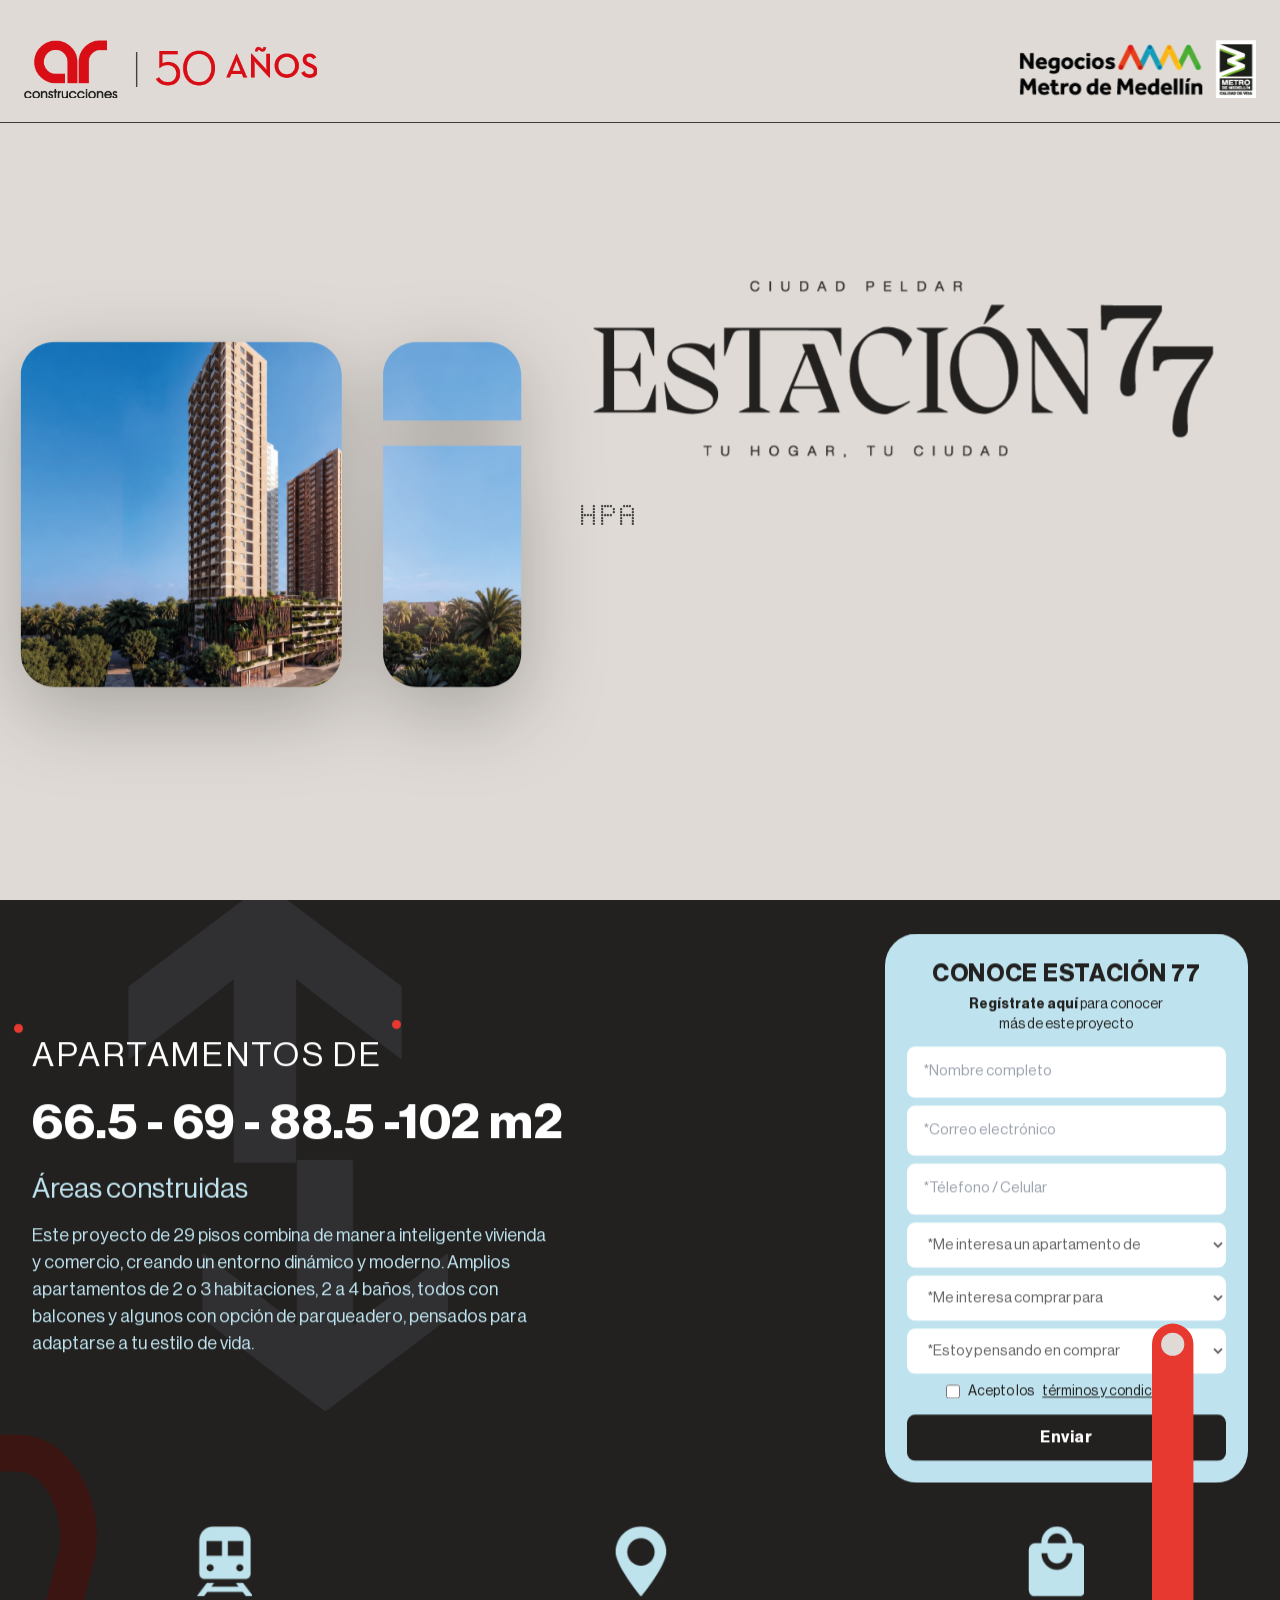
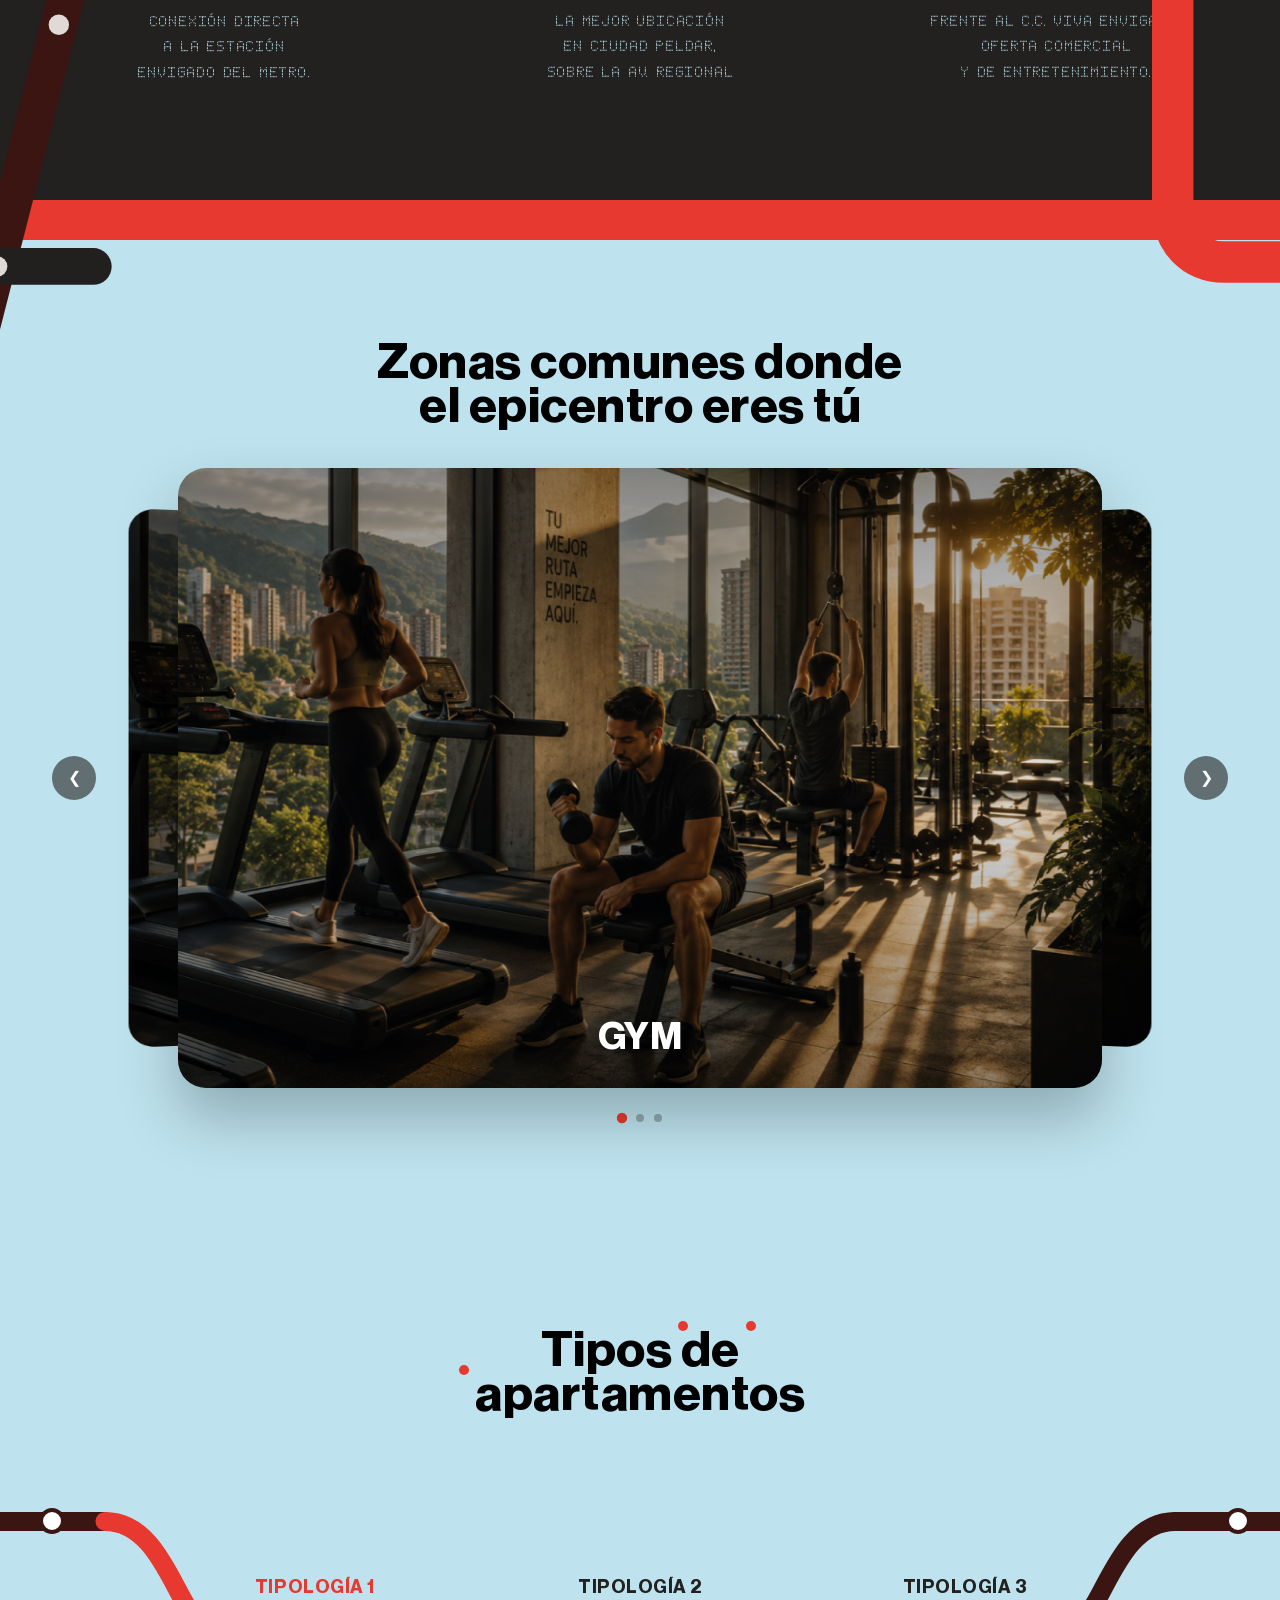
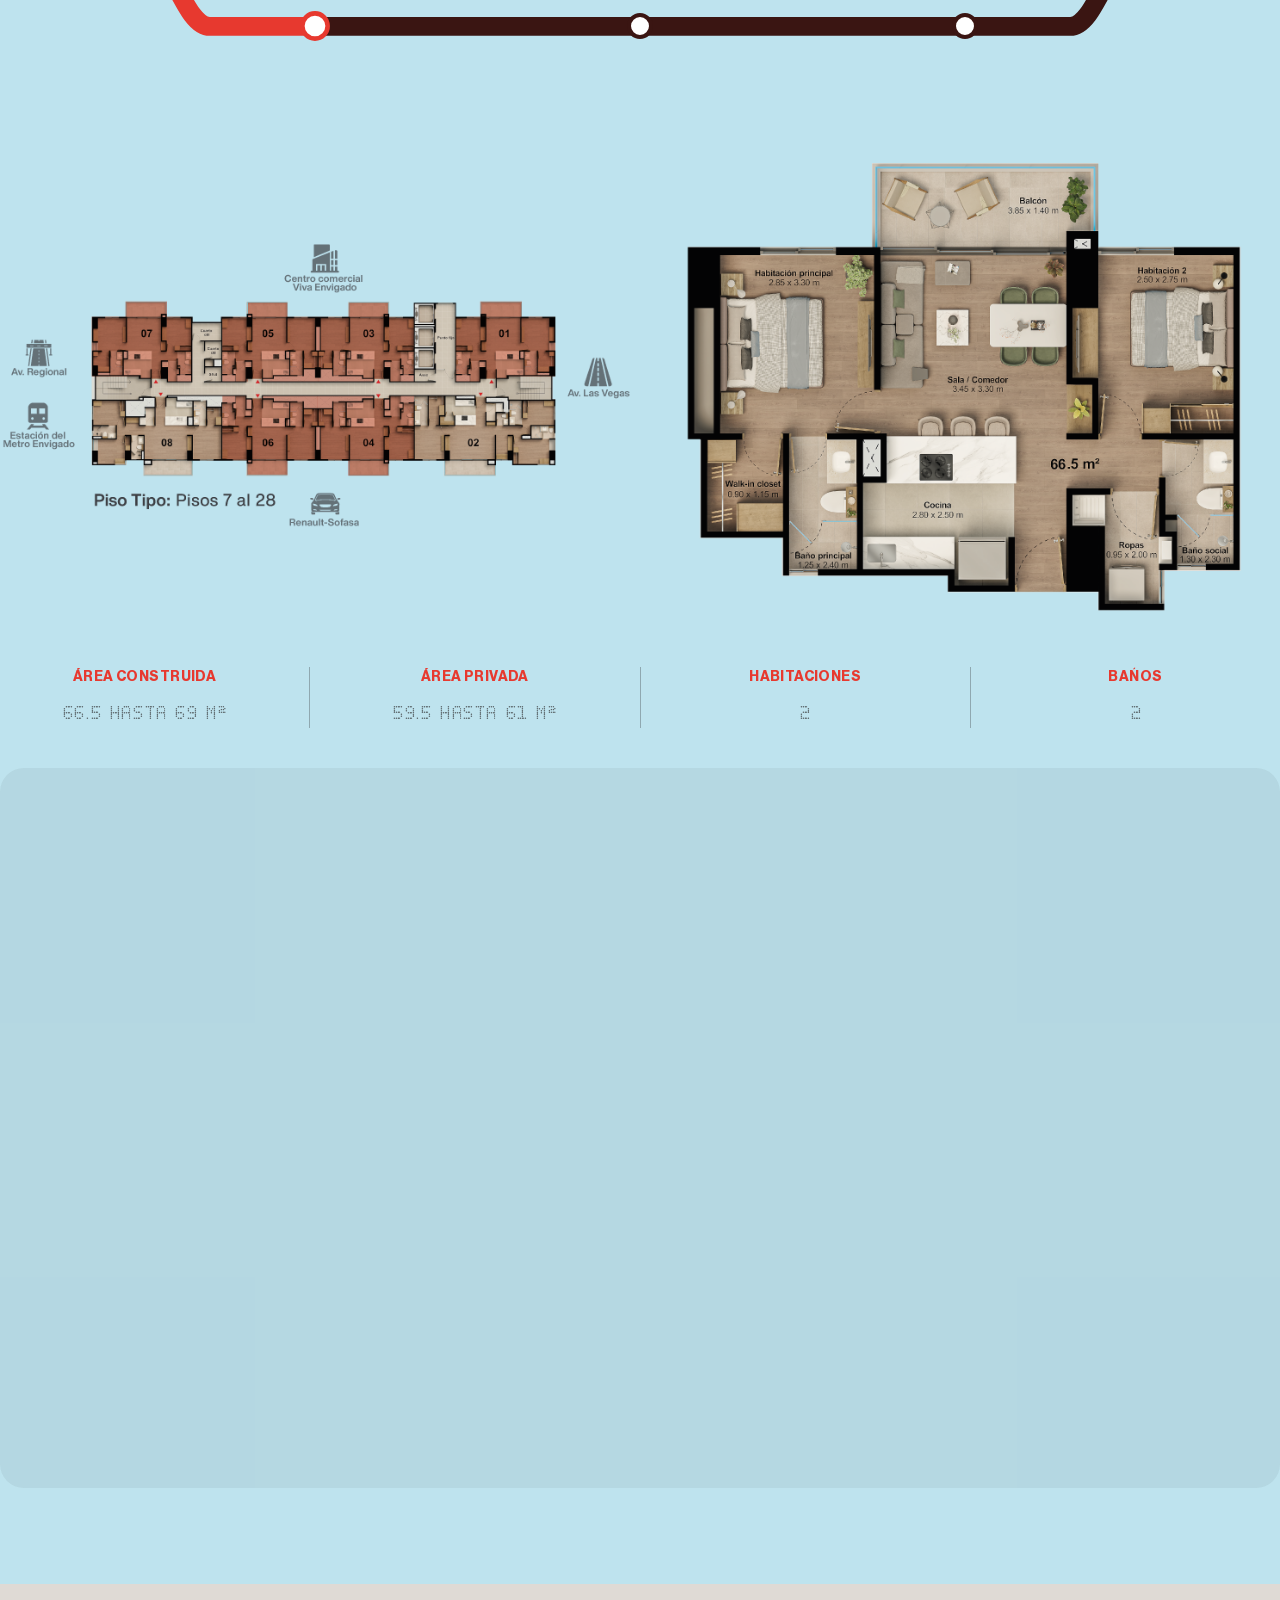
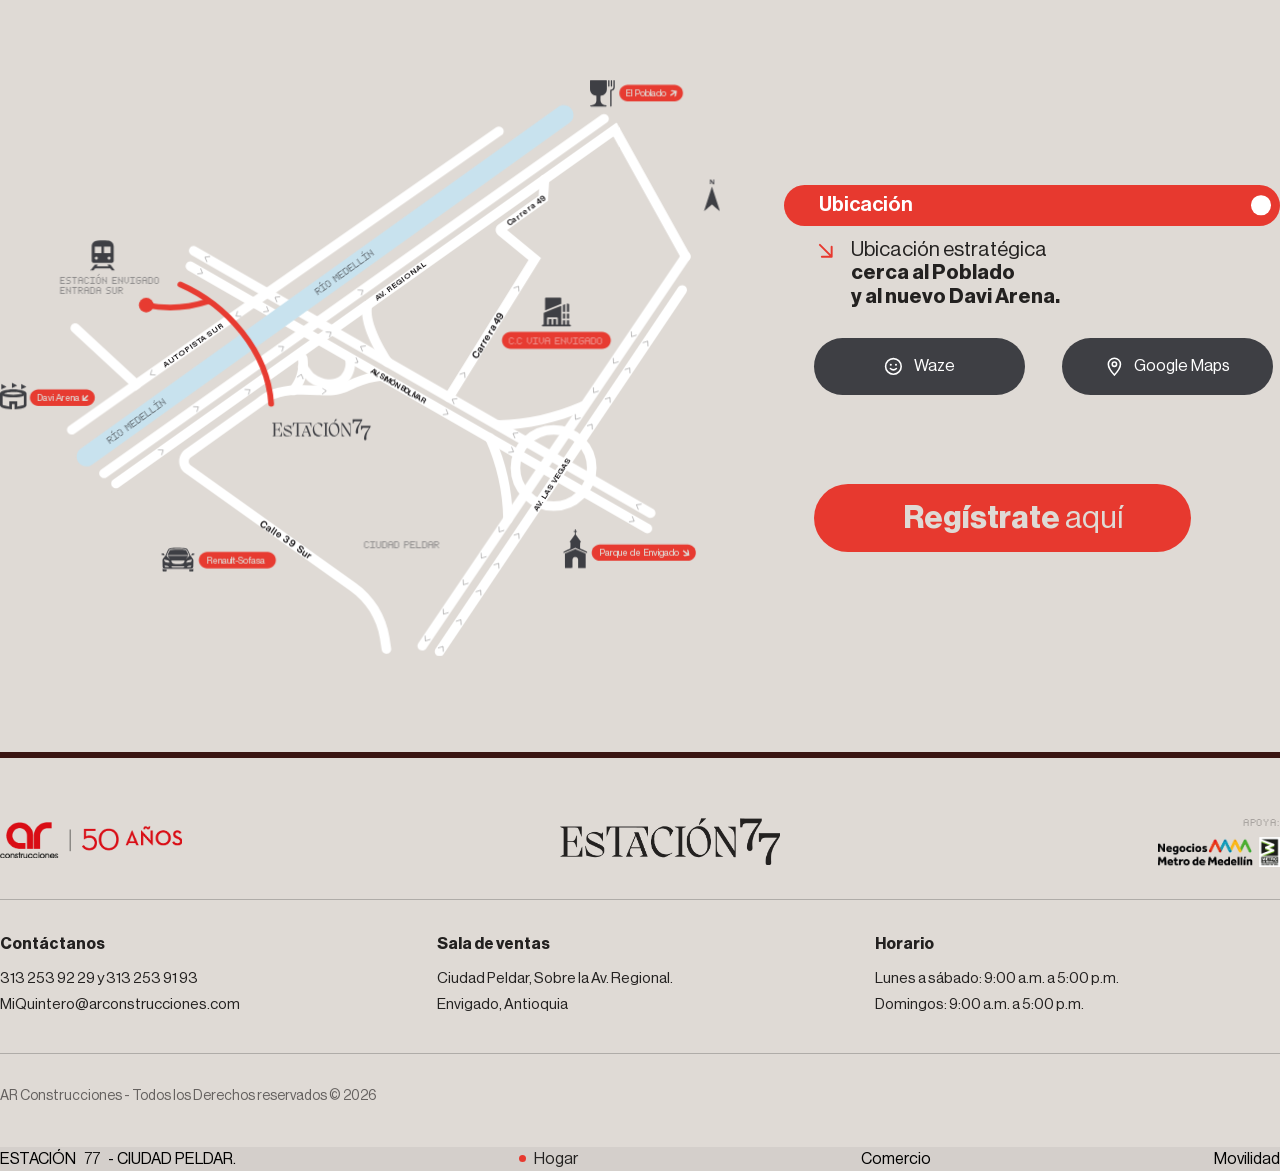
==== index.html @ 089dc5d8 "ajuste items postFooter" ====
<!doctype html>
<html lang="es">
  <head>
    <meta charset="UTF-8" />
    <meta
      name="viewport"
      content="width=device-width, initial-scale=1.0"
    />
    <link
      href="./css/tailwind.min.css"
      rel="stylesheet"
    />
    <link
      href="./css/main.css?v=20260922"
      rel="stylesheet"
    />
    <title>Estación 77</title>
  </head>
  <body>
    <header class="site-header">
      <div
        class="container site-header__inner mx-auto flex flex-wrap items-center justify-between"
      >
        <img
          class="site-header__logo site-header__logo--ar"
          src="./img/logo-ar-construcciones-50.png"
          alt="AR Construcciones - 50 años"
        />
        <img
          class="site-header__logo site-header__logo--metro"
          src="./img/logo-metro-medellin.png"
          alt="Negocios Metro de Medellín"
        />
      </div>
    </header>
    <main>
      <section class="hero-banner">
        <div
          class="container hero-banner__container mx-auto mt-12 px-6 md:px-8"
        >
          <div
            class="grid grid-cols-1 md:grid-cols-12 items-center gap-x-12 gap-y-10"
          >
            <div class="col-span-1 md:col-span-5">
              <div
                class="hero-window"
                data-hero-window
              >
                <svg
                  class="hero-window__svg"
                  viewBox="0 0 766.84 506.85"
                  preserveAspectRatio="xMidYMid meet"
                  xmlns="http://www.w3.org/2000/svg"
                >
                  <defs>
                    <clipPath id="heroWindowClip">
                      <path
                        d="M484.63,452.01c0,26.61-21.57,48.18-48.18,48.18H73.56c-26.61,0-48.18-21.57-48.18-48.18V54.84
		c0-26.61,21.57-48.18,48.18-48.18h362.88c26.61,0,48.18,21.57,48.18,48.18V452.01z"
                      />
                      <path
                        d="M741.46,452.01c0,26.61-21.57,48.18-48.18,48.18H591.83c-26.61,0-48.18-21.57-48.18-48.18V155.24h197.82
		V452.01z"
                      />
                      <path
                        d="M741.46,119.14H543.65V54.84c0-26.61,21.57-48.18,48.18-48.18h101.45c26.61,0,48.18,21.57,48.18,48.18V119.14z"
                      />
                    </clipPath>
                  </defs>
                  <g clip-path="url(#heroWindowClip)">
                    <image
                      class="hero-window__img"
                      data-hero-window-img
                      href="./img/hero-bg-window.jpg"
                      x="-40"
                      y="-30"
                      width="846.84"
                      height="566.85"
                      preserveAspectRatio="xMidYMid slice"
                    />
                  </g>
                </svg>
              </div>
            </div>
            <div class="col-span-1 md:col-span-7 flex flex-col items-center">
              <img
                class="hero-banner__logo-estacion"
                src="./img/logo-estacion-77.png"
                alt="Logo Estación 77 - AR Construcciones"
              />
              <h2
                class="hero-banner__h2 text-center my-12"
                data-split-flap
              >
                <span
                  class="flap-line"
                  data-flap-line
                >
                  Apartamentos en la mejor ubicación
                </span>
                <br />
                <span
                  class="flap-line"
                  data-flap-line
                >
                  de ciudad peldar con conexón directa
                </span>
                <br />
                <span
                  class="flap-line"
                  data-flap-line
                >
                  a la estación Envigado del metro.
                </span>
              </h2>
              <a
                class="hero-banner__link"
                href="#"
                data-hero-cta
              >
                CONTACTA A UN ASESOR
              </a>
            </div>
          </div>
        </div>
      </section>
      <section class="intro">
        <div class="container mx-auto relative px-6 md:px-8">
          <div class="intro__bg-indicator">
            <img
              src="./img/direction.png"
              alt=""
            />
          </div>
          <div
            class="grid grid-cols-1 md:grid-cols-12 items-center gap-x-16 gap-y-4 intro__row"
          >
            <div class="col-span-1 md:col-span-8">
              <h3
                class="intro__title"
                data-reveal
              >
                <span class="intro__title-row">
                  <span class="intro__dot intro__dot--1"></span>
                  Apartamentos de
                  <span class="intro__dot intro__dot--2"></span>
                </span>
                <br />
                <span class="intro__title-highlight">
                  66.5 - 69 - 88.5 -102 m2
                </span>
              </h3>
              <p
                class="intro__subtitle"
                data-reveal
              >
                Áreas construidas
              </p>
              <p
                class="intro__description"
                data-reveal
              >
                Este proyecto de 29 pisos combina de manera inteligente vivienda
                y comercio, creando un entorno dinámico y moderno. Amplios
                apartamentos de 2 o 3 habitaciones, 2 a 4 baños, todos con
                balcones y algunos con opción de parqueadero, pensados para
                adaptarse a tu estilo de vida.
              </p>
            </div>
            <div class="col-span-1 md:col-span-4">
              <div
                class="intro__content-form"
                id="registro"
                data-reveal
              >
                <form>
                  <h3 class="intro__form-title">CONOCE ESTACIÓN 77</h3>
                  <fieldset class="intro__fieldset">
                    <legend class="intro__form-legend">
                      <strong>Regístrate aquí</strong>
                      para conocer
                      <br />
                      más de este proyecto
                    </legend>

                    <input
                      class="intro__field"
                      type="text"
                      id="nombre"
                      name="nombre"
                      placeholder="*Nombre completo"
                    />

                    <input
                      class="intro__field"
                      type="email"
                      id="email"
                      name="email"
                      placeholder="*Correo electrónico"
                    />

                    <input
                      class="intro__field"
                      type="text"
                      id="telefono"
                      name="telefono"
                      placeholder="*Télefono / Celular"
                    />

                    <select class="intro__field">
                      <option value="">*Me interesa un apartamento de</option>
                    </select>
                    <select class="intro__field">
                      <option value="">*Me interesa comprar para</option>
                    </select>
                    <select class="intro__field">
                      <option value="">*Estoy pensando en comprar</option>
                    </select>

                    <label class="intro__checkbox">
                      <input
                        type="checkbox"
                        id="subscribe"
                        name="tyc"
                      />
                      Acepto los
                      <a
                        class="intro__terms-link"
                        href="#"
                      >
                        términos y condiciones
                      </a>
                    </label>

                    <button
                      class="intro__submit"
                      type="submit"
                    >
                      Enviar
                    </button>
                  </fieldset>
                </form>
              </div>
            </div>
          </div>
          <div
            class="grid grid-cols-1 md:grid-cols-12 gap-x-8 gap-y-6 intro__row intro__features"
          >
            <div
              class="col-span-1 md:col-span-4 intro__feature"
              data-reveal
            >
              <img
                src="./img/icono-conexion-directa.png"
                alt="conexión directa estación 77"
              />
              <p class="intro__feature-text">
                Conexión directa
                <br />
                a la estación
                <br />
                Envigado del metro.
              </p>
            </div>

            <div
              class="col-span-1 md:col-span-4 intro__feature"
              data-reveal
            >
              <img
                src="./img/icono-ubicacion.png"
                alt="conexión directa estación 77"
              />
              <p class="intro__feature-text">
                La mejor ubicación
                <br />
                en Ciudad Peldar,
                <br />
                sobre la Av. Regional
              </p>
            </div>

            <div
              class="col-span-1 md:col-span-4 intro__feature"
              data-reveal
            >
              <img
                src="./img/icono-comercio.png"
                alt="conexión directa estación 77"
              />
              <p class="intro__feature-text">
                Frente al C.C. Viva Envigado,
                <br />
                oferta comercial
                <br />
                y de entretenimiento.
              </p>
            </div>
          </div>
        </div>
      </section>
      <section class="typology">
        <div
          class="typology__line-seven"
          data-typology-parallax="0.15"
        >
          <svg
            class="typology__line-svg"
            data-rail-svg
            viewBox="0 0 376 1037"
            fill="none"
            xmlns="http://www.w3.org/2000/svg"
            aria-hidden="true"
          >
            <path
              class="rail-base"
              d="M40,28 L215,28 C280,28 315,122 300,180 L88,1010"
              stroke="#3a1512"
              stroke-width="54"
              stroke-linecap="round"
              stroke-linejoin="round"
            />
            <path
              data-rail-train
              class="rail-train"
              d="M40,28 L215,28 C280,28 315,122 300,180 L88,1010"
              stroke-width="54"
              stroke-linecap="round"
              stroke-linejoin="round"
            />
            <rect
              x="22"
              y="608"
              width="330"
              height="54"
              rx="27"
              fill="#221f1f"
            />
            <circle
              cx="274.4"
              cy="280"
              r="15"
              fill="#dfdad5"
            />
            <circle
              cx="183.8"
              cy="635"
              r="15"
              fill="#dfdad5"
            />
          </svg>
        </div>
        <div
          class="typology__line-end"
          data-typology-parallax="0.22"
        >
          <svg
            class="typology__line-svg"
            data-rail-svg
            viewBox="0 0 309 697"
            fill="none"
            xmlns="http://www.w3.org/2000/svg"
            aria-hidden="true"
          >
            <path
              class="rail-base"
              d="M25,30 L25,590 C25,628 50,655 88,655 L280,655"
              stroke="#e7392f"
              stroke-width="50"
              stroke-linecap="round"
              stroke-linejoin="round"
            />
            <path
              data-rail-train
              class="rail-train"
              d="M25,30 L25,590 C25,628 50,655 88,655 L280,655"
              stroke-width="50"
              stroke-linecap="round"
              stroke-linejoin="round"
            />
            <circle
              cx="25"
              cy="30"
              r="14"
              fill="#dfdad5"
            />
          </svg>
        </div>
        <div class="container mx-auto py-24 px-6 md:px-8">
          <h3 class="typology__title-section">
            Zonas comunes donde
            <br />
            el epicentro eres tú
          </h3>
          <div
            class="typology__slider"
            data-slider
          >
            <div
              class="typology__track"
              data-track
            >
              <div class="typology__slide is-active">
                <img
                  src="./img/slide-amenidades/gym.jpg"
                  alt="Gimnasio Estación 77"
                />
                <div class="typology__caption">
                  <h4 class="typology__caption-title">Gym</h4>
                </div>
              </div>
              <div class="typology__slide">
                <img
                  src="./img/slide-amenidades/gym.jpg"
                  alt="Parqueadero Estación 77"
                />
                <div class="typology__caption">
                  <h4 class="typology__caption-title">Parqueadero</h4>
                </div>
              </div>
              <div class="typology__slide">
                <img
                  src="./img/slide-amenidades/gym.jpg"
                  alt="Zona BBQ Estación 77"
                />
                <div class="typology__caption">
                  <h4 class="typology__caption-title">Zona BBQ</h4>
                </div>
              </div>
            </div>

            <button
              class="typology__arrow typology__arrow--prev"
              data-prev
              type="button"
              aria-label="Anterior"
            >
              &#10094;
            </button>
            <button
              class="typology__arrow typology__arrow--next"
              data-next
              type="button"
              aria-label="Siguiente"
            >
              &#10095;
            </button>

            <div
              class="typology__dots"
              data-dots
            >
              <button
                class="typology__dot is-active"
                data-dot="0"
                type="button"
                aria-label="Ir a la diapositiva 1"
              ></button>
              <button
                class="typology__dot"
                data-dot="1"
                type="button"
                aria-label="Ir a la diapositiva 2"
              ></button>
              <button
                class="typology__dot"
                data-dot="2"
                type="button"
                aria-label="Ir a la diapositiva 3"
              ></button>
            </div>
          </div>
        </div>
      </section>

      <section class="typology-types">
        <div class="container mx-auto py-24">
          <h3 class="typology__title-section">
            <span class="typology-tabs__dot-anchor">Tipos</span>
            <span class="typology-tabs__dot-anchor">de</span>
            <br />
            <span
              class="typology-tabs__dot-anchor typology-tabs__dot-anchor--start"
            >
              apartamentos
            </span>
          </h3>

          <div
            class="typology-tabs"
            data-tabs
          >
            <div class="typology-tabs__nav">
              <svg
                class="typology-tabs__line"
                viewBox="0 0 1220 260"
                preserveAspectRatio="none"
                aria-hidden="true"
              >
                <path
                  class="typology-tabs__segment typology-tabs__segment--fixed"
                  d="M-2000,70 L100,70"
                />
                <path
                  class="typology-tabs__segment"
                  data-segment="0"
                  d="M100,70 C160,70 170,170 200,170 L300,170"
                />
                <path
                  class="typology-tabs__segment"
                  data-segment="1"
                  d="M300,170 L610,170"
                />
                <path
                  class="typology-tabs__segment"
                  data-segment="2"
                  d="M610,170 L920,170"
                />
                <path
                  class="typology-tabs__segment"
                  data-segment="3"
                  d="M920,170 L1020,170 C1050,170 1060,70 1120,70"
                />
                <path
                  class="typology-tabs__segment typology-tabs__segment--fixed"
                  d="M1120,70 L3200,70"
                />
              </svg>

              <span
                class="typology-tabs__station typology-tabs__station--fixed"
                style="left: 4.1%; top: 26.9%"
              >
                <span class="typology-tabs__dot"></span>
              </span>

              <button
                class="typology-tabs__station is-active"
                data-tab="0"
                type="button"
                style="left: 24.6%; top: 65.4%"
              >
                <span class="typology-tabs__label">Tipología 1</span>
                <span class="typology-tabs__dot"></span>
              </button>
              <button
                class="typology-tabs__station"
                data-tab="1"
                type="button"
                style="left: 50%; top: 65.4%"
              >
                <span class="typology-tabs__label">Tipología 2</span>
                <span class="typology-tabs__dot"></span>
              </button>
              <button
                class="typology-tabs__station"
                data-tab="2"
                type="button"
                style="left: 75.4%; top: 65.4%"
              >
                <span class="typology-tabs__label">Tipología 3</span>
                <span class="typology-tabs__dot"></span>
              </button>

              <span
                class="typology-tabs__station typology-tabs__station--fixed"
                style="left: 96.7%; top: 26.9%"
              >
                <span class="typology-tabs__dot"></span>
              </span>
            </div>

            <div class="typology-tabs__panels">
              <div
                class="typology-tabs__panel is-active"
                data-panel="0"
              >
                <div class="typology-detail">
                  <div class="grid grid-cols-2 items-center gap-4">
                    <img
                      src="/img/tipologias/uno/tipologia-1.1.png"
                      alt="Tipologia uno"
                      class="typology-detail__floorplan"
                    />

                    <img
                      src="/img/tipologias/uno/tipologia-1.2.png"
                      alt="Tipologia uno"
                      class="typology-detail__floorplan"
                    />
                  </div>

                  <div class="typology-specs">
                    <div class="typology-specs__item">
                      <p class="typology-specs__label">Área construida</p>
                      <p class="typology-specs__value">66.5 hasta 69 m²</p>
                    </div>
                    <div class="typology-specs__item">
                      <p class="typology-specs__label">Área privada</p>
                      <p class="typology-specs__value">59.5 hasta 61 m²</p>
                    </div>
                    <div class="typology-specs__item">
                      <p class="typology-specs__label">Habitaciones</p>
                      <p class="typology-specs__value">2</p>
                    </div>
                    <div class="typology-specs__item">
                      <p class="typology-specs__label">Baños</p>
                      <p class="typology-specs__value">2</p>
                    </div>
                  </div>

                  <div class="typology-360">
                    <iframe
                      class="typology-360__frame"
                      src="https://cgavila.com/recorrido360/AR/estacion77/aptot1/"
                      title="Vista 360° de la habitación principal, Tipología 1"
                      loading="lazy"
                      allow="fullscreen; gyroscope; accelerometer"
                      allowfullscreen
                    ></iframe>
                  </div>
                </div>
              </div>
              <!-- tab dos -->
              <div
                class="typology-tabs__panel"
                data-panel="1"
              >
                <div class="typology-tabs__panel-inner">
                  <div class="typology-detail">
                    <div class="grid grid-cols-2 items-center gap-4">
                      <img
                        src="/img/tipologias/dos/tipologia-2.png"
                        alt="Tipologia uno"
                        class="typology-detail__floorplan"
                      />

                      <img
                        src="/img/tipologias/dos/tipologia-2.1.png"
                        alt="Tipologia dos"
                        class="typology-detail__floorplan"
                      />
                    </div>

                    <div class="typology-specs">
                      <div class="typology-specs__item">
                        <p class="typology-specs__label">Área construida</p>
                        <p class="typology-specs__value">88.5 m²</p>
                      </div>
                      <div class="typology-specs__item">
                        <p class="typology-specs__label">Área privada</p>
                        <p class="typology-specs__value">78.5 m²</p>
                      </div>
                      <div class="typology-specs__item">
                        <p class="typology-specs__label">Habitaciones</p>
                        <p class="typology-specs__value">3</p>
                      </div>
                      <div class="typology-specs__item">
                        <p class="typology-specs__label">Baños</p>
                        <p class="typology-specs__value">3</p>
                      </div>
                    </div>

                    <div class="typology-360">
                      <iframe
                        class="typology-360__frame"
                        src="https://cgavila.com/recorrido360/AR/estacion77/aptot1/"
                        title="Vista 360° de la habitación principal, Tipología 1"
                        loading="lazy"
                        allow="fullscreen; gyroscope; accelerometer"
                        allowfullscreen
                      ></iframe>
                    </div>
                  </div>
                </div>
              </div>
              <!-- tab 3 -->
              <div
                class="typology-tabs__panel"
                data-panel="2"
              >
                <div class="typology-tabs__panel-inner">
                  <div class="typology-detail">
                    <div class="grid grid-cols-2 items-center gap-4">
                      <img
                        src="/img/tipologias/tres/tipologia-3.png"
                        alt="Tipologia uno"
                        class="typology-detail__floorplan"
                      />

                      <img
                        src="/img/tipologias/tres/tipologia-3.1.png"
                        alt="Tipologia uno"
                        class="typology-detail__floorplan"
                      />
                    </div>

                    <div class="typology-specs">
                      <div class="typology-specs__item">
                        <p class="typology-specs__label">Área construida</p>
                        <p class="typology-specs__value">102 m²</p>
                      </div>
                      <div class="typology-specs__item">
                        <p class="typology-specs__label">Área privada</p>
                        <p class="typology-specs__value">92 m²</p>
                      </div>
                      <div class="typology-specs__item">
                        <p class="typology-specs__label">Habitaciones</p>
                        <p class="typology-specs__value">3</p>
                      </div>
                      <div class="typology-specs__item">
                        <p class="typology-specs__label">Baños</p>
                        <p class="typology-specs__value">4</p>
                      </div>
                    </div>

                    <div class="typology-360">
                      <iframe
                        class="typology-360__frame"
                        src="https://cgavila.com/recorrido360/AR/estacion77/aptot1/"
                        title="Vista 360° de la habitación principal, Tipología 1"
                        loading="lazy"
                        allow="fullscreen; gyroscope; accelerometer"
                        allowfullscreen
                      ></iframe>
                    </div>
                  </div>
                </div>
              </div>
            </div>
          </div>
        </div>
      </section>

      <section class="ubicacion">
        <div class="container mx-auto py-24">
          <div
            class="grid grid-cols-1 md:grid-cols-12 gap-x-16 gap-y-12 items-center"
          >
            <div class="col-span-1 md:col-span-7">
              <svg
                class="ubicacion__map"
                viewBox="0 0 995.27 796.61"
                xmlns="http://www.w3.org/2000/svg"
                role="img"
                aria-label="Mapa de ubicación Estación 77"
              >
                <style type="text/css">
                  .map-st0 {
                    display: none;
                  }
                  .map-st1 {
                    display: inline;
                  }
                  .map-st2 {
                    fill: #ffffff;
                  }
                  .map-st3 {
                    fill: none;
                    stroke: #ffffff;
                    stroke-width: 13.232;
                    stroke-linecap: round;
                    stroke-miterlimit: 10;
                  }
                  .map-st4 {
                    fill: #c8e2ee;
                  }
                  .map-st5 {
                    fill: none;
                    stroke: #e73b31;
                    stroke-width: 7.9392;
                    stroke-linecap: round;
                    stroke-miterlimit: 10;
                  }
                  .map-st6 {
                    fill: #3e3f44;
                  }
                  .map-st7 {
                    font-family: 'FanfareTicker';
                  }
                  .map-st8 {
                    font-size: 15.4268px;
                  }
                  .map-st9 {
                    fill: #131012;
                  }
                  .map-st10 {
                    font-size: 15.4269px;
                  }
                  .map-st11 {
                    font-size: 14.6995px;
                  }
                  .map-st12 {
                    font-family: 'HelveticaNowDisplay-Bold';
                  }
                  .map-st13 {
                    font-size: 10.8312px;
                  }
                  .map-st14 {
                    fill: #e73b31;
                  }
                  .map-st15 {
                    fill: none;
                    stroke: #232120;
                    stroke-width: 0.4205;
                    stroke-linecap: round;
                    stroke-miterlimit: 10;
                  }
                  .map-st16 {
                    font-size: 10.2374px;
                  }
                  .map-st17 {
                    font-size: 13.195px;
                  }
                  .map-st18 {
                    font-size: 13.1951px;
                  }
                  .map-st19 {
                    fill: #f5f5f5;
                  }
                  .map-st20 {
                    fill: #dfdad5;
                  }
                  .map-st21 {
                    font-family: 'HelveticaNowDisplay-Medium';
                  }
                  .map-st22 {
                    font-size: 12.4721px;
                  }
                </style>
                <g
                  id="Capa_2"
                  class="map-st0"
                >
                  <rect
                    y="-17.22"
                    class="map-st1"
                    width="995.27"
                    height="813.83"
                  />
                </g>
                <g id="Capa_1">
                  <g>
                    <path
                      class="map-st2"
                      d="M894.87,626.64c-1.12,0-2.25-0.28-3.29-0.88L259.84,263.05c-3.17-1.82-4.26-5.86-2.44-9.03
			c1.82-3.17,5.86-4.26,9.03-2.44l631.74,362.72c3.17,1.82,4.26,5.86,2.44,9.03C899.39,625.45,897.16,626.64,894.87,626.64z"
                    />
                    <path
                      class="map-st2"
                      d="M899.47,605.37c-1.12,0-2.25-0.28-3.29-0.88L264.44,241.78c-3.17-1.82-4.26-5.86-2.44-9.03
			c1.82-3.17,5.86-4.26,9.03-2.44l631.74,362.71c3.17,1.82,4.26,5.86,2.44,9.03C904,604.18,901.77,605.37,899.47,605.37z"
                    />
                    <circle
                      class="map-st3"
                      cx="765.23"
                      cy="536.29"
                      r="52.72"
                    />
                    <path
                      class="map-st2"
                      d="M689.95,483.56c-3.6,0-6.55-2.88-6.61-6.5c-0.07-3.65,2.84-6.67,6.5-6.74
			c36.62-0.67,78.44-10.01,111.86-24.98c3.33-1.5,7.25,0,8.74,3.33c1.5,3.33,0,7.25-3.33,8.74
			c-34.97,15.67-78.72,25.44-117.03,26.14C690.03,483.56,689.99,483.56,689.95,483.56z"
                    />
                    <path
                      class="map-st2"
                      d="M583.6,788.72c-1.28,0-2.57-0.37-3.7-1.14c-3.03-2.05-3.82-6.16-1.77-9.19L942.3,240.28
			c2.05-3.03,6.16-3.82,9.19-1.77c3.03,2.05,3.82,6.16,1.77,9.19L589.09,785.81C587.81,787.7,585.73,788.72,583.6,788.72z"
                    />
                    <path
                      class="map-st2"
                      d="M607.59,796.61c-1.27,0-2.55-0.36-3.68-1.12c-3.03-2.04-3.84-6.15-1.81-9.18L937.5,286.57
			c2.04-3.03,6.15-3.84,9.18-1.81c3.03,2.04,3.84,6.15,1.81,9.18L613.09,793.68C611.81,795.58,609.72,796.61,607.59,796.61z"
                    />
                    <path
                      class="map-st3"
                      d="M702.18,606.9c-0.68-37.58-9.64-77.69-25.01-111.99"
                    />
                    <path
                      class="map-st2"
                      d="M160.19,564.41c-2.07,0-4.11-0.97-5.4-2.79c-2.11-2.98-1.41-7.11,1.57-9.22L852.33,58.84l101.24,181.93
			c1.78,3.19,0.63,7.22-2.56,9c-3.19,1.78-7.22,0.63-9-2.56L847.95,78.17L164.01,563.19C162.85,564.01,161.52,564.41,160.19,564.41z
			"
                    />
                    <path
                      class="map-st2"
                      d="M143.75,550.35c-2.07,0-4.11-0.97-5.4-2.79c-2.11-2.98-1.41-7.11,1.57-9.22L831.21,48.1
			c2.98-2.11,7.11-1.41,9.22,1.57s1.41,7.11-1.57,9.22l-691.3,490.23C146.41,549.95,145.07,550.35,143.75,550.35z"
                    />
                    <path
                      class="map-st4"
                      d="M119.5,534.15c-4.23,0-8.39-1.97-11.04-5.67c-4.36-6.09-2.96-14.56,3.13-18.92L771.23,37.33
			c6.09-4.36,14.56-2.96,18.92,3.13c4.36,6.09,2.96,14.56-3.13,18.92L127.39,531.61C124.99,533.32,122.24,534.15,119.5,534.15z"
                    />
                    <path
                      class="map-st2"
                      d="M534.13,793.07c-3.21,0-6.02-2.33-6.53-5.6l-2.38-15.28c-4.12-26.47-19.04-50.51-40.94-65.94L256.13,543.44
			c-5.29-3.77-8.44-9.9-8.44-16.4c0-6.5,3.16-12.62,8.44-16.4l97.67-69.69c3.27-2.34,6.55-4.68,9.82-7.01
			c6.27-4.46,12.34-6.18,18.76-8l1-0.29c18.36-5.23,37.26-4.3,55.54-3.4l3.28,0.16c9.23,0.44,17.49,0.65,25.07-1.3
			c4.99-1.29,9.81-3.53,14.92-5.9c2.01-0.93,4.08-1.9,6.18-2.81c12.2-5.29,25.1-8.66,38.32-10.03c3.64-0.37,6.88,2.27,7.26,5.9
			s-2.27,6.88-5.9,7.26c-11.88,1.22-23.46,4.25-34.42,9c-1.94,0.84-3.84,1.73-5.86,2.67c-5.42,2.52-11.03,5.13-17.2,6.72
			c-9.37,2.41-18.68,2.2-29,1.71l-3.29-0.16c-17.21-0.85-35-1.72-51.27,2.91l-1.01,0.29c-5.98,1.7-10.3,2.92-14.71,6.06
			c-3.27,2.32-6.53,4.66-9.8,6.99l-97.67,69.7c-1.84,1.31-2.9,3.36-2.9,5.63c0,2.26,1.06,4.31,2.9,5.63l228.13,162.79
			c24.79,17.46,41.7,44.7,46.37,74.7l2.38,15.28c0.56,3.61-1.91,6.99-5.52,7.55C534.81,793.04,534.47,793.07,534.13,793.07z"
                    />
                    <path
                      class="map-st5"
                      d="M202.14,311.27c28.08,5.59,57.59,3.81,84.8-5.11"
                    />
                    <path
                      class="map-st2"
                      d="M187.71,429.32l-88.16-81.49c-2.68-2.48-2.85-6.67-0.37-9.35c2.48-2.68,6.67-2.85,9.35-0.37l80.34,74.26
			L685.89,65.41c3-2.09,7.12-1.36,9.21,1.64c2.09,3,1.36,7.12-1.64,9.21L187.71,429.32z"
                    />
                    <path
                      class="map-st2"
                      d="M535.84,396.59c-2.09,0-4.15-0.99-5.43-2.84c-1.4-2.01-34.14-49.46-29.56-80.26c0.54-3.61,3.9-6.11,7.52-5.57
			c3.61,0.54,6.11,3.9,5.57,7.52c-3.16,21.26,18.66,58.28,27.33,70.76c2.09,3,1.35,7.12-1.65,9.21
			C538.46,396.2,537.14,396.59,535.84,396.59z"
                    />
                    <path
                      class="map-st5"
                      d="M249.22,282.66c64.56,28.31,120.8,92.46,125.57,164.82"
                    />
                    <path
                      class="map-st2"
                      d="M620.64,445.28c-1.19,0-2.4-0.32-3.48-1c-3.11-1.93-4.06-6-2.13-9.11L730.57,249l-42.11-34.71
			c-2.21-1.82-3.41-4.5-3.32-7.36c0.1-2.86,1.49-5.45,3.81-7.11l55.69-39.85l1.45-22.78c0.23-3.65,3.4-6.41,7.02-6.18
			c3.65,0.23,6.42,3.38,6.18,7.02l-1.85,29.04l-56.45,40.4l46.92,38.67L626.27,442.16C625.02,444.17,622.86,445.28,620.64,445.28z"
                    />
                    <path
                      class="map-st2"
                      d="M99.2,490.19c-2.08,0-4.13-0.98-5.42-2.81c-2.1-2.99-1.39-7.12,1.6-9.22l89.1-62.72
			c2.99-2.1,7.12-1.39,9.22,1.6c2.1,2.99,1.39,7.12-1.6,9.22L103,488.98C101.84,489.79,100.51,490.19,99.2,490.19z"
                    />
                    <text
                      transform="matrix(1 0 0 1 501.815 646.8848)"
                      class="map-st6 map-st7 map-st8"
                    >
                      Ciudad Peldar
                    </text>
                    <text
                      transform="matrix(0.8129 -0.5824 0.5824 0.8129 151.7071 503.8742)"
                      class="map-st9 map-st7 map-st10"
                    >
                      RÍO MEDELLÍN
                    </text>
                    <text
                      transform="matrix(0.8129 -0.5824 0.5824 0.8129 439.2487 298.1374)"
                      class="map-st9 map-st7 map-st10"
                    >
                      RÍO MEDELLÍN
                    </text>
                    <text transform="matrix(1 0 0 1 81.7125 282.3867)">
                      <tspan
                        x="0"
                        y="0"
                        class="map-st6 map-st7 map-st11"
                      >
                        ESTACIÓN ENVIGADO
                      </tspan>
                      <tspan
                        x="0"
                        y="13.41"
                        class="map-st6 map-st7 map-st11"
                      >
                        entrada Sur
                      </tspan>
                    </text>
                    <g>
                      <text
                        transform="matrix(0.5466 -0.8374 0.8374 0.5466 742.9586 596.9603)"
                        class="map-st9 map-st12 map-st13"
                      >
                        AV. LAS VEGAS
                      </text>
                    </g>
                    <g>
                      <text
                        transform="matrix(0.8108 -0.5853 0.5853 0.8108 521.5999 305.7115)"
                        class="map-st9 map-st12 map-st13"
                      >
                        AV. REGIONAL
                      </text>
                    </g>
                    <g>
                      <text
                        transform="matrix(0.8217 -0.5699 0.5699 0.8217 228.432 397.9853)"
                        class="map-st9 map-st12 map-st13"
                      >
                        AUTOPISTA SUR
                      </text>
                    </g>
                    <g class="map-logo">
                      <g>
                        <path
                          class="map-st6"
                          d="M389.71,486.46v6.07h-13.59v-0.16l2.14-1.02v-16.17l-2.14-1.02V474h13.23v6.07h-0.16l-0.63-1.67
					c-0.48-1.35-0.83-2.27-1.07-2.76c-0.24-0.48-0.52-0.8-0.85-0.93c-0.33-0.14-0.89-0.21-1.67-0.21h-4.39v8.4h2.83
					c0.49,0,0.87-0.08,1.14-0.23c0.27-0.16,0.48-0.38,0.65-0.69c0.16-0.3,0.39-0.83,0.69-1.58l0.36-0.93h0.16v7.36h-0.16l-0.38-0.96
					c-0.27-0.73-0.5-1.25-0.67-1.55c-0.17-0.3-0.39-0.53-0.65-0.69c-0.26-0.16-0.63-0.23-1.13-0.23h-2.83v8.65h4.75
					c0.79,0,1.35-0.07,1.67-0.21c0.33-0.14,0.61-0.44,0.85-0.92c0.24-0.48,0.59-1.4,1.07-2.77l0.63-1.67H389.71z"
                        />
                        <g>
                          <path
                            class="map-st6"
                            d="M399.02,484.34l0.69,0.3c0.82,0.37,1.48,0.7,1.96,0.99c0.48,0.29,0.9,0.68,1.24,1.15
						c0.34,0.48,0.51,1.06,0.51,1.76c0,0.77-0.22,1.48-0.66,2.13c-0.44,0.65-1.09,1.17-1.95,1.56c-0.86,0.39-1.89,0.59-3.1,0.59
						c-0.62,0-1.19-0.05-1.7-0.14c-0.51-0.09-1.1-0.23-1.76-0.41c-0.84-0.22-1.5-0.36-1.98-0.41l-0.66-5.9l0.19-0.03
						c0.6,2.27,1.61,3.84,3.03,4.71c1.42,0.87,2.85,1.3,4.3,1.3c1.13,0,1.95-0.19,2.46-0.58c0.5-0.38,0.75-0.88,0.75-1.48
						c0-0.48-0.16-0.9-0.48-1.26c-0.32-0.37-0.71-0.68-1.17-0.95c-0.46-0.27-1.09-0.58-1.89-0.95l-0.71-0.33l-2.03-0.96
						c-0.86-0.38-1.52-0.71-1.98-0.97c-0.46-0.27-0.87-0.65-1.24-1.17c-0.37-0.51-0.55-1.15-0.55-1.92c0-1.28,0.49-2.27,1.48-2.96
						c0.99-0.7,2.21-1.04,3.68-1.04c0.8,0,1.56,0.11,2.26,0.33c0.7,0.22,1.29,0.51,1.77,0.88l0.96-1.15h0.14v5.76h-0.14
						c-0.66-1.56-1.54-2.77-2.64-3.64c-1.1-0.87-2.36-1.3-3.79-1.3c-0.82,0-1.49,0.16-2,0.48c-0.51,0.32-0.77,0.78-0.77,1.39
						c0,0.48,0.17,0.9,0.51,1.28c0.34,0.38,0.71,0.68,1.13,0.92c0.41,0.24,1.05,0.57,1.91,0.99L399.02,484.34z"
                          />
                        </g>
                        <g>
                          <path
                            class="map-st6"
                            d="M457.84,491.5c-1.15-0.89-2.03-2.06-2.62-3.51c-0.6-1.45-0.89-3.01-0.89-4.68c0-2.18,0.45-3.98,1.36-5.42
						c0.91-1.44,1.94-2.49,3.1-3.16c1.16-0.67,2.1-1,2.81-1c1.57,0,2.94,0.44,4.09,1.33c1.15,0.89,2.03,2.06,2.62,3.51
						c0.59,1.45,0.89,3.02,0.89,4.68c0,2.18-0.45,3.99-1.36,5.42c-0.91,1.44-1.94,2.49-3.1,3.16c-1.16,0.67-2.1,1-2.81,1
						C460.35,492.83,458.99,492.38,457.84,491.5z M465.98,489.9c0.81-1.02,1.22-2.58,1.22-4.68c0-0.26-0.02-0.68-0.06-1.26
						c-0.13-1.63-0.49-3.12-1.07-4.46c-0.59-1.35-1.35-2.41-2.31-3.2c-0.95-0.79-2.01-1.18-3.18-1.18c-1.24,0-2.28,0.51-3.1,1.52
						c-0.82,1.02-1.24,2.59-1.24,4.71c0,0.48,0.01,0.84,0.03,1.1c0.13,1.65,0.48,3.16,1.07,4.53c0.59,1.37,1.36,2.46,2.33,3.25
						c0.97,0.8,2.04,1.19,3.21,1.19C464.13,491.43,465.16,490.92,465.98,489.9z M463.36,468.95h2.8v0.16l-4.28,4.01h-0.19
						L463.36,468.95z"
                          />
                        </g>
                        <path
                          class="map-st6"
                          d="M430.41,480.06h-0.16c0,0,0,0,0,0c0,0-1.12-3.75-1.82-4.67c-0.71-0.92-1.62-0.86-2.67-0.88
					c-2.37-0.04-4.74-0.04-7.1-0.04c-1.47,0-2.95,0-4.42,0h-1.65v16.91l2.2,0.96v0.16h-6.75v-0.16l2.22-0.96v-16.91h-1.65
					c-0.64,0-1.09,0.07-1.35,0.21c-0.26,0.14-0.49,0.45-0.71,0.93c-0.22,0.49-0.59,1.48-1.13,2.98c-0.16,0.49-0.33,0.98-0.49,1.45
					h-0.16V474h25.66V480.06z"
                        />
                        <path
                          class="map-st6"
                          d="M436.19,491.66c-1.21-0.82-2.16-1.95-2.85-3.38c-0.7-1.43-1.04-3.03-1.04-4.8c0-2.29,0.52-4.15,1.56-5.6
					c1.04-1.45,2.2-2.49,3.47-3.13c1.27-0.64,2.23-0.96,2.87-0.96c1.48,0,2.71,0.27,3.69,0.82c0.98,0.55,1.66,1.23,2.05,2.03
					l-1.92,3.46h-0.16c0.02-0.15,0.03-0.35,0.03-0.6c0-1.45-0.46-2.54-1.39-3.29c-0.92-0.75-2.03-1.13-3.31-1.13
					c-0.68,0-1.39,0.16-2.14,0.48c-0.75,0.32-1.42,0.97-2,1.94c-0.59,0.97-0.88,2.33-0.88,4.09c0,1.7,0.3,3.28,0.91,4.74
					c0.6,1.45,1.48,2.63,2.64,3.51c1.15,0.89,2.5,1.33,4.04,1.33c0.7,0,1.29-0.1,1.8-0.29c0.5-0.19,1.1-0.48,1.8-0.86l0.11,0.25
					c-0.92,0.62-1.93,1.22-3.03,1.78c-1.11,0.57-1.83,0.85-2.18,0.85C438.74,492.9,437.4,492.48,436.19,491.66z"
                        />
                        <path
                          class="map-st6"
                          d="M449.21,491.4v-16.28l-2.2-0.96V474h6.75v0.16l-2.2,0.96v16.28l2.2,0.96v0.16h-6.75v-0.16L449.21,491.4z"
                        />
                        <path
                          class="map-st6"
                          d="M479.98,474.08h4.47v18.75h-0.99l-10.43-16.06h-0.14v9.25c0,1.43,0.11,2.52,0.33,3.27
					c0.22,0.75,0.59,1.34,1.11,1.77c0.52,0.43,1.34,0.88,2.46,1.36v0.19h-4.5v-16.88l-1.15-1.48v-0.16h2.94l9.64,14.82v-0.03h0.14
					v-8.15c0-1.41-0.11-2.49-0.33-3.25c-0.22-0.76-0.59-1.37-1.13-1.83c-0.53-0.46-1.34-0.91-2.42-1.37V474.08z"
                        />
                        <g>
                          <path
                            class="map-st6"
                            d="M424.49,477.56l5.54,14.82v0.14h-4.69v-0.14l1.98-0.85l-1.59-4.23h-6.01c-0.42,1.12-0.63,1.95-0.63,2.5
						c0,0.57,0.17,1.05,0.51,1.45c0.34,0.4,0.88,0.78,1.63,1.13v0.14h-4.34v-0.14l5.6-13.2l-0.55-1.48v-0.14H424.49z M425.53,486.82
						l-2.64-6.95h-0.14l-2.8,6.84l-0.05,0.11H425.53z"
                          />
                        </g>
                        <path
                          class="map-st6"
                          d="M493.33,488.94c-0.56,0-0.98-0.19-1.26-0.58c-0.28-0.39-0.42-0.86-0.42-1.42c0-1.18,0.14-2.33,0.43-3.45
					c0.29-1.12,0.67-2.2,1.15-3.25c0.48-1.05,1.02-2.05,1.62-3c0.6-0.95,1.21-1.87,1.83-2.76c0.62-0.89,1.26-1.71,1.92-2.47v-0.18
					h-6.78c-1.12,0-1.9,0.19-2.35,0.55c-0.45,0.37-0.73,1.05-0.85,2.02h-1.17c0.02-1.3,0-2.37-0.01-3.22
					c-0.02-0.81-0.01-1.49-0.01-2.18c0.29,0,0.59,0.02,1.29,0.04c0.7,0.02,1.43,0.03,2.19,0.03h9.84v1.17
					c-0.46,0.96-1.02,1.95-1.69,2.98c-0.67,1.03-1.32,2.13-1.95,3.3c-0.63,1.17-1.15,2.43-1.57,3.79c-0.42,1.36-0.63,2.85-0.63,4.47
					c0,0.48,0.02,0.91,0.06,1.29c0.04,0.38,0.06,0.75,0.06,1.11c0,0.5-0.15,0.92-0.43,1.26
					C494.28,488.77,493.87,488.94,493.33,488.94z"
                        />
                        <path
                          class="map-st6"
                          d="M504.79,497.94c-0.56,0-0.98-0.19-1.26-0.58c-0.28-0.39-0.42-0.86-0.42-1.42c0-1.18,0.14-2.33,0.43-3.45
					c0.29-1.12,0.67-2.2,1.15-3.25c0.48-1.05,1.02-2.05,1.62-3c0.6-0.95,1.21-1.87,1.83-2.76c0.62-0.89,1.26-1.71,1.92-2.47v-0.18
					h-6.78c-1.12,0-1.9,0.19-2.35,0.55c-0.45,0.37-0.73,1.05-0.85,2.02h-1.17c0.02-1.3,0-2.37-0.01-3.22
					c-0.02-0.81-0.01-1.49-0.01-2.18c0.29,0,0.59,0.02,1.29,0.04c0.7,0.02,1.43,0.03,2.19,0.03h9.84v1.17
					c-0.46,0.96-1.02,1.95-1.69,2.98c-0.67,1.03-1.32,2.13-1.95,3.3c-0.63,1.17-1.15,2.43-1.57,3.79c-0.42,1.36-0.63,2.85-0.63,4.47
					c0,0.48,0.02,0.91,0.06,1.29c0.04,0.38,0.06,0.75,0.06,1.11c0,0.5-0.15,0.92-0.43,1.26
					C505.74,497.77,505.33,497.94,504.79,497.94z"
                        />
                      </g>
                    </g>
                    <circle
                      class="map-st14"
                      cx="202.14"
                      cy="311.27"
                      r="10.15"
                    />
                    <polyline
                      class="map-st15"
                      points="605.95,785.03 612.44,782.99 612.76,789.73 		"
                    />
                    <polyline
                      class="map-st15"
                      points="630.68,748.1 637.16,746.05 637.48,752.8 		"
                    />
                    <polyline
                      class="map-st15"
                      points="658.02,707.35 664.5,705.3 664.82,712.04 		"
                    />
                    <polyline
                      class="map-st15"
                      points="682.87,670.2 689.36,668.15 689.67,674.9 		"
                    />
                    <polyline
                      class="map-st15"
                      points="710.72,629.07 717.2,627.02 717.52,633.77 		"
                    />
                    <polyline
                      class="map-st15"
                      points="811.99,477.87 818.48,475.82 818.79,482.57 		"
                    />
                    <polyline
                      class="map-st15"
                      points="836.71,440.94 843.2,438.89 843.51,445.64 		"
                    />
                    <polyline
                      class="map-st15"
                      points="864.05,400.18 870.54,398.13 870.85,404.88 		"
                    />
                    <polyline
                      class="map-st15"
                      points="888.91,363.04 895.39,360.99 895.71,367.73 		"
                    />
                    <polyline
                      class="map-st15"
                      points="879.52,352.75 873.03,354.76 872.74,348.01 		"
                    />
                    <polyline
                      class="map-st15"
                      points="854.62,389.56 848.12,391.57 847.84,384.82 		"
                    />
                    <polyline
                      class="map-st15"
                      points="827.08,430.18 820.58,432.19 820.3,425.44 		"
                    />
                    <polyline
                      class="map-st15"
                      points="802.04,467.2 795.55,469.21 795.26,462.47 		"
                    />
                    <polyline
                      class="map-st15"
                      points="635.85,406.69 642.31,404.55 642.72,411.29 		"
                    />
                    <polyline
                      class="map-st15"
                      points="710.41,287.36 716.87,285.21 717.28,291.95 		"
                    />
                    <polyline
                      class="map-st15"
                      points="696.51,622.65 690.02,624.66 689.73,617.92 		"
                    />
                    <polyline
                      class="map-st15"
                      points="671.98,658.89 665.48,660.91 665.2,654.16 		"
                    />
                    <polyline
                      class="map-st15"
                      points="647.07,695.7 640.58,697.72 640.3,690.97 		"
                    />
                    <polyline
                      class="map-st15"
                      points="619.53,736.32 613.04,738.34 612.76,731.59 		"
                    />
                    <polyline
                      class="map-st15"
                      points="594.5,773.35 588,775.36 587.72,768.61 		"
                    />
                    <polyline
                      class="map-st15"
                      points="882.31,593.47 879.71,587.19 886.4,586.29 		"
                    />
                    <polyline
                      class="map-st15"
                      points="711.76,494.87 709.16,488.58 715.85,487.69 		"
                    />
                    <polyline
                      class="map-st15"
                      points="627.63,447.69 625.04,441.41 631.73,440.51 		"
                    />
                    <polyline
                      class="map-st15"
                      points="501.07,374.76 498.47,368.47 505.16,367.58 		"
                    />
                    <polyline
                      class="map-st15"
                      points="382.73,306.68 380.14,300.4 386.83,299.5 		"
                    />
                    <polyline
                      class="map-st15"
                      points="285.94,251.16 283.34,244.88 290.04,243.98 		"
                    />
                    <polyline
                      class="map-st15"
                      points="277.41,260.85 279.99,267.15 273.29,268.02 		"
                    />
                    <polyline
                      class="map-st15"
                      points="368.64,313.27 371.22,319.56 364.53,320.44 		"
                    />
                    <polyline
                      class="map-st15"
                      points="492.32,384.04 494.9,390.33 488.2,391.21 		"
                    />
                    <polyline
                      class="map-st15"
                      points="616.82,455.42 619.41,461.71 612.71,462.59 		"
                    />
                    <polyline
                      class="map-st15"
                      points="707.33,507.59 709.92,513.88 703.22,514.76 		"
                    />
                    <polyline
                      class="map-st15"
                      points="874.11,603.53 876.69,609.82 869.99,610.7 		"
                    />
                    <g>
                      <text
                        transform="matrix(0.8629 0.5053 -0.5053 0.8629 510.8436 403.6108)"
                        class="map-st9 map-st12 map-st16"
                      >
                        AV. SIMÓN BOLÍVAR
                      </text>
                    </g>
                    <g>
                      <text
                        transform="matrix(0.8241 0.5664 -0.5664 0.8241 358.4993 615.0852)"
                        class="map-st9 map-st12 map-st17"
                      >
                        Calle 39 Sur
                      </text>
                    </g>
                    <g>
                      <text
                        transform="matrix(0.5285 -0.849 0.849 0.5285 659.5678 385.6509)"
                        class="map-st9 map-st12 map-st18"
                      >
                        Carrera 49
                      </text>
                    </g>
                    <polyline
                      class="map-st15"
                      points="445.63,425.64 451.04,429.78 445.7,433.91 		"
                    />
                    <path
                      class="map-st2"
                      d="M405.41,435.4c-1.55,0-3.1-0.54-4.36-1.64c-2.75-2.41-3.02-6.59-0.61-9.34
			c9.18-10.47,13.46-24.94,11.44-38.72c-0.53-3.62,1.97-6.98,5.59-7.51c3.61-0.53,6.98,1.97,7.51,5.59
			c2.58,17.57-2.87,36.02-14.58,49.37C409.08,434.64,407.25,435.4,405.41,435.4z"
                    />
                    <polyline
                      class="map-st15"
                      points="411.1,410.61 416.71,406.76 418.98,413.12 		"
                    />
                    <path
                      class="map-st2"
                      d="M455.47,427.02c-1,0-2.01-0.04-3.02-0.11c-8.8-0.66-17.76-4.14-25.9-10.08
			c-4.17-3.04-12.04-14.04-13.71-17.01c-1.79-3.18-0.67-7.22,2.51-9.01c3.18-1.79,7.22-0.67,9.01,2.51c1.61,2.86,8.16,11.4,10,12.84
			c6.12,4.47,12.72,7.09,19.07,7.56c6.72,0.51,13.34-1.58,17.71-5.57c4.39-4,7.52-13.56,6.19-18.93c-0.87-3.55,1.3-7.13,4.85-8
			c3.55-0.87,7.13,1.3,8,4.85c2.46,10.02-2.17,24.61-10.13,31.87C473.64,423.78,464.81,427.02,455.47,427.02z"
                    />
                    <polyline
                      class="map-st15"
                      points="267.46,451.55 274.25,451.88 272.21,458.32 		"
                    />
                    <polyline
                      class="map-st15"
                      points="385.12,368.22 391.91,368.55 389.86,374.98 		"
                    />
                    <polyline
                      class="map-st15"
                      points="333.08,326.72 326.29,326.39 328.34,319.95 		"
                    />
                    <polyline
                      class="map-st15"
                      points="214.65,407.73 207.86,407.4 209.91,400.97 		"
                    />
                    <polyline
                      class="map-st15"
                      points="494.86,290.25 501.65,290.59 499.61,297.02 		"
                    />
                    <polyline
                      class="map-st15"
                      points="218.83,511.17 225.62,511.51 223.58,517.94 		"
                    />
                    <polyline
                      class="map-st15"
                      points="338.81,427.84 345.6,428.17 343.55,434.61 		"
                    />
                    <polyline
                      class="map-st15"
                      points="450.87,348.33 457.67,348.66 455.62,355.1 		"
                    />
                    <path
                      class="map-st14"
                      d="M832.49,371.6H705.69c-6.51,0-11.79-5.28-11.79-11.79v0c0-6.51,5.28-11.79,11.79-11.79h126.81
			c6.51,0,11.79,5.28,11.79,11.79v0C844.29,366.32,839.01,371.6,832.49,371.6z"
                    />
                    <text
                      transform="matrix(1 0 0 1 702.1783 365.0703)"
                      class="map-st19 map-st7 map-st8"
                    >
                      C.C VIVA ENVIGADO
                    </text>
                    <g>
                      <text
                        transform="matrix(0.8054 -0.5927 0.5927 0.8054 703.7241 202.2008)"
                        class="map-st9 map-st12 map-st13"
                      >
                        Carrera 49
                      </text>
                    </g>
                    <g>
                      <g
                        id="_x33_dZK0g_00000163769132203131565030000010136752274260298904_"
                      >
                        <g>
                          <g>
                            <path
                              class="map-st6"
                              d="M141.95,252.89c-3.91,0-7.83,0-11.74,0c-1.63,0-2.86-0.84-3.29-2.27c-0.1-0.33-0.15-0.7-0.15-1.05
							c-0.01-6.55-0.02-13.09,0-19.64c0.01-4.45,3.58-8.04,8.03-8.07c4.78-0.03,9.56-0.03,14.34,0c4.43,0.03,8.01,3.6,8.03,8.02
							c0.03,6.57,0.01,13.15,0.01,19.72c0,1.93-1.42,3.27-3.44,3.28C149.8,252.9,145.88,252.89,141.95,252.89z M140.23,239.18
							c0-2.99,0-5.94,0-8.9c-3.08,0-6.13,0-9.21,0c0,2.98,0,5.93,0,8.9C134.09,239.18,137.15,239.18,140.23,239.18z M152.91,230.29
							c-3.09,0-6.15,0-9.21,0c0,2.99,0,5.94,0,8.89c3.08,0,6.14,0,9.21,0C152.91,236.21,152.91,233.26,152.91,230.29z
							 M148.62,246.27c0.01,1.21,0.98,2.16,2.18,2.15c1.18-0.01,2.13-0.97,2.14-2.16c0.01-1.2-0.98-2.18-2.17-2.18
							C149.57,244.09,148.61,245.06,148.62,246.27z M135.32,246.25c0-1.2-0.98-2.18-2.17-2.17c-1.18,0.01-2.14,0.97-2.15,2.16
							c-0.01,1.2,0.96,2.18,2.16,2.18C134.36,248.42,135.32,247.46,135.32,246.25z"
                            />
                            <path
                              class="map-st6"
                              d="M135.32,255.34c-0.56,0.74-1.06,1.39-1.6,2.1c5.51,0,10.95,0,16.48,0c-0.53-0.69-1.03-1.35-1.56-2.05
							c0.11-0.02,0.18-0.05,0.26-0.05c1.17,0,2.33-0.01,3.5,0.01c0.15,0,0.34,0.08,0.43,0.19c1.93,2.5,3.84,5.01,5.76,7.52
							c0.02,0.02,0.02,0.05,0.04,0.12c-0.1,0.01-0.19,0.03-0.28,0.03c-1.14,0-2.28,0.01-3.42-0.01c-0.18,0-0.4-0.12-0.52-0.26
							c-0.58-0.72-1.12-1.47-1.7-2.19c-0.12-0.15-0.36-0.29-0.55-0.29c-6.8-0.01-13.61-0.01-20.41,0c-0.19,0-0.43,0.14-0.55,0.28
							c-0.57,0.71-1.12,1.43-1.66,2.17c-0.16,0.21-0.32,0.31-0.6,0.31c-1.21-0.02-2.42-0.01-3.7-0.01c0.11-0.16,0.18-0.27,0.26-0.38
							c1.84-2.41,3.68-4.82,5.52-7.22c0.09-0.11,0.23-0.25,0.35-0.25C132.67,255.33,133.95,255.34,135.32,255.34z"
                            />
                          </g>
                        </g>
                      </g>
                    </g>
                    <g>
                      <g
                        id="kH5Btm_00000181075223021396082760000007711003170284136320_"
                      >
                        <g>
                          <g>
                            <path
                              class="map-st6"
                              d="M787.94,340.65c-12.57,0-25.14,0-37.71,0c-0.11-0.03-0.23-0.06-0.34-0.09c-0.47-0.14-0.81-0.58-0.83-1.07
							c-0.02-0.49,0.27-0.96,0.75-1.12c0.22-0.07,0.46-0.08,0.69-0.09c0.34-0.01,0.69,0,1.06,0c0-0.22,0-0.38,0-0.54
							c0-4.97,0-9.93,0-14.9c0-0.79,0.21-1.11,0.93-1.4c7.14-2.86,14.28-5.72,21.42-8.57c0.64-0.25,1.27-0.51,1.97-0.79
							c0,8.76,0,17.46,0,26.18c0.78,0,1.52,0,2.31,0c0-1.96,0-3.89,0-5.84c1.03,0,2.02,0,3.02,0c0,1.95,0,3.88,0,5.84
							c0.81,0,1.6,0,2.43,0c0-1.96,0-3.9,0-5.84c1.04,0,2.04,0,3.08,0c0,1.96,0,3.9,0,5.86c0.32,0,0.6,0.02,0.87,0
							c0.72-0.06,1.24,0.21,1.51,0.9c0,0.18,0,0.37,0,0.55C788.91,340.25,788.51,340.56,787.94,340.65z M771.13,338.25
							c0-0.15,0-0.28,0-0.4c0-2.75,0-5.5,0-8.25c0-0.95-0.44-1.38-1.39-1.38c-4.04,0-8.08,0-12.12,0c-0.97,0-1.41,0.43-1.41,1.41
							c0,2.74,0,5.47,0,8.21c0,0.14,0.01,0.27,0.02,0.4c0.79,0,1.54,0,2.33,0c0-2.57,0-5.11,0-7.65c1.33,0,2.63,0,3.95,0
							c0,2.57,0,5.1,0,7.65c0.79,0,1.55,0,2.34,0c0-2.57,0-5.11,0-7.66c1.32,0,2.6,0,3.93,0c0,2.56,0,5.11,0,7.67
							C769.59,338.25,770.34,338.25,771.13,338.25z"
                            />
                            <path
                              class="map-st6"
                              d="M753.51,318.52c0-0.19,0-0.33,0-0.48c0-5.32,0-10.64,0-15.95c0-1.03,0.41-1.45,1.44-1.45
							c6.49,0,12.98,0,19.47,0c1.02,0,1.45,0.43,1.45,1.45c0,2.25,0,4.51,0,6.76c0,0.24-0.06,0.36-0.3,0.46
							c-7.27,3.03-14.53,6.07-21.79,9.1C753.72,318.44,753.65,318.47,753.51,318.52z"
                            />
                            <path
                              class="map-st6"
                              d="M783.67,308.97c0.55,0,1.09-0.02,1.62,0.01c0.72,0.04,1.32,0.63,1.41,1.35c0.02,0.14,0.03,0.29,0.03,0.43
							c0,3.15,0,6.31,0,9.46c0,0.12-0.01,0.23-0.02,0.38c-1.01,0-2.01,0-3.04,0C783.67,316.74,783.67,312.88,783.67,308.97z"
                            />
                            <path
                              class="map-st6"
                              d="M781.2,309.94c0,3.57,0,7.1,0,10.65c-1,0-1.98,0-3.01,0c0-0.16,0-0.3,0-0.44c0-2.87,0-5.73-0.01-8.6
							c0-0.31,0.08-0.46,0.38-0.57C779.44,310.66,780.3,310.3,781.2,309.94z"
                            />
                            <path
                              class="map-st6"
                              d="M786.7,323.05c0.01,0.13,0.02,0.24,0.02,0.36c0,2.06-0.01,4.11,0.01,6.17c0,0.32-0.09,0.42-0.42,0.42
							c-0.88-0.02-1.76-0.01-2.66-0.01c0-2.33,0-4.62,0-6.94C784.67,323.05,785.67,323.05,786.7,323.05z"
                            />
                            <path
                              class="map-st6"
                              d="M781.21,323.05c0,2.31,0,4.6,0,6.93c-0.95,0-1.88,0.01-2.82-0.01c-0.07,0-0.18-0.16-0.19-0.26
							c-0.02-0.4-0.01-0.81-0.01-1.21c0-1.67,0-3.33,0-5c0-0.14,0-0.28,0-0.46C779.21,323.05,780.19,323.05,781.21,323.05z"
                            />
                          </g>
                        </g>
                      </g>
                    </g>
                    <g
                      id="i9jV26_00000168829210880232910900000002276777343150935452_"
                    >
                      <g>
                        <g>
                          <path
                            class="map-st6"
                            d="M985.94,137.61v1.76c0,1.23,0.01,2.32,0.04,3.26c-0.23-0.44-0.63-1.11-1.19-2.02l-1.88-2.99h-1.42v6.42
						h1.23v-1.46c0-1.47-0.01-2.55-0.04-3.26c0.29,0.55,0.69,1.22,1.2,2.02l1.87,2.99h1.42v-6.72H985.94z"
                          />
                        </g>
                        <path
                          class="map-st6"
                          d="M984.16,147.37l0.36,1.11l0,0L984.16,147.37C984.16,147.37,984.16,147.37,984.16,147.37L984.16,147.37
					l-0.34,1.11l-10.59,32.68l0,0l0,0c0,0,5.51-4.62,7.98-6.62c1.97-1.6,2.46-2.36,3.16-2.19c0.55,0.15,1.18,0.9,2.76,2.18
					c2.47,2,5.72,4.85,8.14,6.91l0,0l0,0L984.16,147.37z"
                        />
                      </g>
                    </g>
                    <g>
                      <path
                        class="map-st14"
                        d="M932.71,29.41h-65.2c-6.26,0-11.33-5.07-11.33-11.33v0c0-6.26,5.07-11.33,11.33-11.33h65.2
				c6.26,0,11.33,5.07,11.33,11.33v0C944.04,24.34,938.97,29.41,932.71,29.41z"
                      />
                      <g>
                        <g>
                          <g>
                            <g>
                              <g>
                                <g>
                                  <path
                                    class="map-st20"
                                    d="M933.29,18.05l-5.93,4.08l-1.12-1.73l5.88-4.06c-0.57-0.08-1.23-0.18-1.97-0.31l-3.37-0.57l2.15-1.59
										l6.87,1.16l-1.13,6.7l-2.3,1.5l0.55-3.24C933.05,19.27,933.17,18.62,933.29,18.05z"
                                  />
                                </g>
                              </g>
                            </g>
                          </g>
                          <text
                            transform="matrix(1 0 0 1 864.4898 22.3896)"
                            class="map-st20 map-st21 map-st22"
                          >
                            El Poblado
                          </text>
                        </g>
                      </g>
                    </g>
                    <g>
                      <path
                        class="map-st14"
                        d="M119.68,450.4H52.74c-6.26,0-11.33-5.07-11.33-11.33v0c0-6.26,5.07-11.33,11.33-11.33h66.94
				c6.26,0,11.33,5.07,11.33,11.33v0C131,445.33,125.93,450.4,119.68,450.4z"
                      />
                      <g>
                        <g>
                          <g>
                            <g>
                              <g>
                                <g>
                                  <path
                                    class="map-st20"
                                    d="M119.08,441.68l3.28,0.01l-1.86,2.01l-6.8-0.02l0.02-6.97l1.93-1.85l-0.01,3.41
										c0,0.75-0.01,1.41-0.03,1.99l5-5.11l1.51,1.4l-5.02,5.15C117.68,441.68,118.34,441.68,119.08,441.68z"
                                  />
                                </g>
                              </g>
                            </g>
                          </g>
                          <text
                            transform="matrix(1 0 0 1 50.4962 443.3828)"
                            class="map-st20 map-st21 map-st22"
                          >
                            Davi Arena
                          </text>
                        </g>
                      </g>
                    </g>
                    <g>
                      <path
                        class="map-st14"
                        d="M950.49,664.6H829.28c-6.26,0-11.33-5.07-11.33-11.33l0,0c0-6.26,5.07-11.33,11.33-11.33h121.22
				c6.26,0,11.33,5.07,11.33,11.33l0,0C961.82,659.53,956.75,664.6,950.49,664.6z"
                      />
                      <g>
                        <g>
                          <g>
                            <g>
                              <g>
                                <g>
                                  <path
                                    class="map-st20"
                                    d="M949.37,655.74l-5.71-4.37l1.29-1.6l5.68,4.34c-0.1-0.57-0.21-1.23-0.32-1.96l-0.5-3.38l2.18,1.55
										l1.03,6.89l-6.73,1l-2.13-1.72l3.25-0.48C948.14,655.9,948.8,655.81,949.37,655.74z"
                                  />
                                </g>
                              </g>
                            </g>
                          </g>
                        </g>
                      </g>
                      <g>
                        <text
                          transform="matrix(1 0 0 1 827.9962 657.5762)"
                          class="map-st20 map-st21 map-st22"
                        >
                          Parque de Envigado
                        </text>
                      </g>
                    </g>
                    <g>
                      <path
                        class="map-st14"
                        d="M369.95,675.08h-83.7c-6.26,0-11.33-5.07-11.33-11.33v0c0-6.26,5.07-11.33,11.33-11.33h83.7
				c6.26,0,11.33,5.07,11.33,11.33v0C381.28,670.01,376.2,675.08,369.95,675.08z"
                      />
                      <g>
                        <text
                          transform="matrix(1 0 0 1 284.9727 668.0586)"
                          class="map-st20 map-st21 map-st22"
                        >
                          Renault-Sofasa
                        </text>
                      </g>
                    </g>
                    <g
                      id="iyA4PB_00000057133061422349549530000007632701633797962173_"
                    >
                      <g>
                        <path
                          class="map-st6"
                          d="M809.61,654.68c0,6.7,0,13.27,0,19.9c-3.47,0-6.87,0-10.41,0c-0.02-0.41-0.04-0.8-0.04-1.18
					c0-3.25,0-6.51,0-9.76c0-0.85-0.05-1.67-0.53-2.43c-0.94-1.5-2.66-2.22-4.37-1.79c-1.58,0.39-2.79,1.9-2.89,3.61
					c-0.02,0.32-0.01,0.64-0.01,0.96c0,3.09,0,6.19,0,9.28c0,0.4,0,0.79,0,1.17c-0.92,0.25-8.23,0.33-10.24,0.13
					c-0.03-0.03-0.06-0.06-0.08-0.09c-0.03-0.03-0.07-0.06-0.07-0.09c-0.02-6.26-0.04-12.53-0.05-18.79c0-0.28,0.03-0.56,0.05-0.91
					c4.73-2.15,9.47-4.3,14.3-6.5C800.03,650.33,804.81,652.5,809.61,654.68z"
                        />
                        <path
                          class="map-st6"
                          d="M794.67,628.28c0-1.28,0-2.36,0-3.53c-0.58-0.04-1.13-0.07-1.76-0.11c0-0.34,0-0.67,0-1.06
					c0.58-0.05,1.13-0.1,1.77-0.15c0-0.83,0-1.62,0-2.48c0.44,0,0.77,0,1.22,0c0,0.86,0,1.64,0,2.51c0.62,0.04,1.12,0.07,1.69,0.1
					c0.06,0.33,0.12,0.64,0.19,1.05c-0.59,0.05-1.13,0.09-1.8,0.14c-0.17,1.17-0.03,2.36-0.08,3.53c2.48,3.5,4.93,6.97,7.46,10.53
					c-0.46,0.07-0.83,0.13-1.2,0.18c-0.23,0.81-0.3,6.9-0.09,8.68c3.13,1.43,6.29,2.87,9.5,4.33c0,0.58,0,1.12,0,1.83
					c-5.48-2.4-10.82-4.94-16.3-7.35c-5.39,2.44-10.78,4.89-16.29,7.39c0-0.66,0-1.2,0-1.85c3.14-1.43,6.3-2.88,9.42-4.3
					c0.28-1.23,0.31-7.56,0.06-8.71c-0.36-0.06-0.74-0.11-1.25-0.19C789.75,635.22,792.23,631.72,794.67,628.28z"
                        />
                      </g>
                    </g>
                    <g>
                      <path
                        class="map-st6"
                        d="M837.87,0.01c-7.06,0-14.12,0-21.18,0c-0.77,0-1.1,0.34-1.1,1.12c0,3.67,0,7.33,0.01,11
				c0,0.89,0.04,1.78,0.25,2.66c0.83,3.49,3.66,6.18,7.19,6.79c0.45,0.08,0.91,0.11,1.38,0.16c0,0.09,0.01,0.19,0.01,0.29
				c0,2,0,3.99,0,5.99c0,0.31-0.02,0.63-0.07,0.94c-0.39,2.79-2,4.54-4.59,5.46c-0.78,0.28-1.58,0.37-2.39,0.39
				c-0.07,0-0.13,0-0.2,0c-0.05,0-0.1,0-0.15,0.01c-0.05,0-0.1,0-0.15,0c-0.25,0-0.45,0.07-0.61,0.2c-0.3,0.19-0.45,0.5-0.4,0.84
				c0.04,0.27,0.19,0.47,0.43,0.61c0.16,0.11,0.38,0.18,0.64,0.18c0.02,0,0.03,0,0.05,0c0.05,0,0.11,0.01,0.17,0.01
				c6.6,0,13.2,0,19.8-0.01c0.02,0,0.04,0,0.06,0c0.17,0,0.34,0.01,0.51,0c0.02,0,0.05,0,0.07,0c0.11,0,0.21-0.02,0.3-0.05
				c0.38-0.1,0.62-0.41,0.64-0.81c0-0.02,0-0.04,0-0.06c0-0.01,0-0.01,0-0.02c0-0.01,0-0.02,0-0.03c0-0.01,0-0.02,0-0.03
				c0-0.03-0.01-0.07-0.01-0.1c-0.05-0.26-0.2-0.47-0.42-0.6c-0.03-0.02-0.05-0.03-0.08-0.05c0,0-0.01,0-0.01-0.01
				c-0.12-0.06-0.26-0.09-0.41-0.09c-0.01,0-0.02,0-0.04,0c-0.76-0.06-1.53-0.07-2.27-0.24c-3.08-0.69-5.2-3.32-5.23-6.44
				c-0.02-2.05,0-4.11-0.01-6.16c0-0.21,0.07-0.25,0.26-0.27c0.57-0.05,1.15-0.08,1.71-0.21c4.01-0.95,6.85-4.55,6.87-8.7
				c0.01-3.9,0-7.8,0-11.71C838.91,0.37,838.56,0.01,837.87,0.01z"
                      />
                      <path
                        class="map-st6"
                        d="M844.37,8.57c0.14,0.44,0.55,0.68,1.01,0.61c0.44-0.07,0.75-0.42,0.75-0.88c0.01-1.23,0-2.45,0-3.68
				c0-1.22,0-2.43,0-3.65c0-0.56-0.38-0.96-0.89-0.96c-0.52,0-0.91,0.39-0.91,0.94c0,2.43,0,4.87,0,7.3
				C844.33,8.36,844.34,8.47,844.37,8.57z"
                      />
                      <path
                        class="map-st6"
                        d="M842.5,4.64c0-1.25,0.01-2.49,0-3.74c0-0.52-0.4-0.89-0.9-0.89c-0.5,0-0.89,0.38-0.89,0.89
				c-0.01,2.46-0.01,4.93,0,7.39c0,0.57,0.45,0.96,1,0.9c0.47-0.05,0.79-0.42,0.8-0.93C842.51,7.05,842.5,5.84,842.5,4.64
				C842.5,4.64,842.5,4.64,842.5,4.64z"
                      />
                      <path
                        class="map-st6"
                        d="M849.78,2.48c0-0.54,0-1.08-0.02-1.62c-0.01-0.35-0.2-0.62-0.51-0.77c-0.31-0.15-0.63-0.11-0.91,0.09
				c-0.29,0.21-0.38,0.5-0.38,0.84c0.01,2.92,0,5.84,0.01,8.76c0,1.99-1.35,3.36-3.33,3.34c-0.72,0-1.11,0.38-1.11,1.11
				c0,3.58,0,7.16,0,10.73c0,0,0,0,0.01,0c0,3.59,0,7.18,0,10.76c0,0.12,0.01,0.24,0.03,0.35c0.09,0.49,0.52,0.79,1.01,0.73
				c0.5-0.07,0.79-0.45,0.79-1.07c0-6.85,0-13.7-0.01-20.55c0-0.21,0.07-0.25,0.26-0.29c0.34-0.06,0.69-0.14,1.01-0.27
				c1.96-0.77,3.16-2.67,3.15-4.93C849.77,7.3,849.78,4.89,849.78,2.48z"
                      />
                    </g>
                    <g>
                      <g>
                        <path
                          class="map-st6"
                          d="M264.17,675.67l-36.34,0c-1.65,0-2.99-1.29-3.03-2.92l-0.17-8.7c-0.02-0.96,0.27-1.77,0.85-2.51l2.8-3.56
					c0.41-0.53,0.65-1.12,0.92-1.73l2.86-6.39c0.63-1.41,1.8-2.34,3.34-2.55c4.95-0.68,11.24-0.65,16.3-0.43
					c1.61,0.07,3.11,0.24,4.68,0.4c1.66,0.18,2.91,1.15,3.58,2.66l2.85,6.39c0.29,0.65,0.57,1.26,1.01,1.82l2.77,3.52
					c0.49,0.63,0.77,1.39,0.76,2.21l-0.15,8.76C267.19,674.28,265.9,675.67,264.17,675.67z M260.42,657.81l-3.68,4.86l4.82-4.51
					c0.3-0.44,0.38-0.9,0.15-1.38l-3.05-6.37c-0.49-1.03-1.34-1.65-2.48-1.8c-5.17-0.68-11.53-0.67-16.77-0.35
					c-1.27,0.08-2.45,0.19-3.7,0.38c-0.92,0.14-1.8,0.66-2.21,1.52l-3.2,6.66c-0.26,0.55-0.08,1.13,0.35,1.53l4.49,4.16l-3.55-4.69
					C241.3,657.48,250.77,657.48,260.42,657.81z M263.13,666.23c0.8-0.17,1.35-0.58,1.64-1.31c0.35-0.9,0.63-2.24,0.05-2.12
					l-3.13,0.66c-1.86,0.39-3.89,1.4-4.15,3.44C259.44,666.99,261.26,666.64,263.13,666.23z M234.45,666.89
					c-0.21-1.98-2.3-3.04-4.09-3.42l-3.12-0.66c-0.13-0.03-0.28,0.07-0.35,0.16c-0.13,0.18,0.06,2.77,1.64,3.18
					C230.35,666.63,232.53,667.01,234.45,666.89z M251.52,668.66c0.85-0.1,1.54-0.43,2.09-1.03c0.65-0.7,1.16-1.49,1.53-2.38
					c0.12-0.28-0.02-0.6-0.16-0.77c-0.18-0.22-0.39-0.31-0.72-0.31l-16.56,0c-0.38,0-0.63,0.21-0.77,0.44
					c-0.18,0.3-0.11,0.61,0.04,0.91c0.37,0.77,0.82,1.47,1.4,2.08c0.63,0.66,1.36,0.98,2.26,1.08c2,0.23,3.96,0.26,5.99,0.24
					C248.27,668.91,249.84,668.87,251.52,668.66z M233.68,673.57c-0.56-1.08-1.54-1.88-2.75-1.99l-3.11-0.27
					c-0.16-0.01-0.29,0.17-0.29,0.29c0.02,1.01,0.75,1.66,1.74,1.71L233.68,673.57z M263.82,672.96c0.71-0.63,0.88-1.69,0.32-1.64
					l-2.94,0.26c-1.23,0.19-2.34,0.86-2.88,2.01l4.15-0.23C262.94,673.33,263.39,673.2,263.82,672.96z M253.16,673.81
					c0.98,0,1.73-0.54,2.08-1.45l-18.46,0c0.3,0.78,0.99,1.43,1.86,1.43L253.16,673.81z"
                        />
                        <path
                          class="map-st6"
                          d="M260.53,656.77c-9.68-0.35-19.23-0.32-29.04-0.01l2.89-6.06c0.25-0.53,0.75-0.85,1.29-1.01l2.75-0.32
					c3.26-0.26,6.45-0.31,9.74-0.26c2.64,0.04,5.19,0.18,7.79,0.51c0.75,0.07,1.34,0.46,1.72,1.11L260.53,656.77z"
                        />
                        <g>
                          <path
                            class="map-st6"
                            d="M230.38,678.56c0,0.5-0.38,0.88-0.86,0.88l-3.9,0c-0.52-0.05-0.83-0.44-0.83-0.94l0-3.17
						c0.82,0.85,1.84,1.38,3.03,1.38l2.56,0.01L230.38,678.56z"
                          />
                          <path
                            class="map-st6"
                            d="M262.49,679.44c-0.49,0-0.84-0.37-0.85-0.81l-0.01-1.91l2.6-0.01c1.16-0.01,2.17-0.51,2.98-1.38l0.01,3.26
						c0,0.48-0.39,0.82-0.86,0.85L262.49,679.44z"
                          />
                        </g>
                      </g>
                      <path
                        class="map-st6"
                        d="M264.5,657.22c-0.15-0.14-0.24-0.28-0.3-0.5c1.37-0.45,0.85-1.66,1.06-2.06c0.06-0.12,0.23-0.23,0.42-0.23
				l2.3,0c0.54,0,0.94,0.42,0.99,0.9c0.05,0.51-0.28,0.96-0.81,1.08L264.5,657.22z"
                      />
                      <path
                        class="map-st6"
                        d="M227.81,656.74l-0.27,0.49l-3.85-0.88c-0.48-0.11-0.71-0.66-0.63-1.09c0.08-0.46,0.49-0.83,1.02-0.82
				l2.37,0.02C227.21,654.46,226.22,656.24,227.81,656.74z"
                      />
                    </g>
                    <path
                      class="map-st6"
                      d="M1.83,427.68v-7.33l7.33,3.67L1.83,427.68z M29.32,427.68v-7.33l7.33,3.67L29.32,427.68z M16.49,425.85v-7.33
			l7.33,3.67L16.49,425.85z M16.49,455.17c-2.32-0.06-4.48-0.25-6.48-0.57c-2-0.32-3.74-0.73-5.22-1.21
			c-1.48-0.49-2.65-1.05-3.51-1.7S0,450.38,0,449.67v-16.49c0-0.76,0.48-1.47,1.44-2.13c0.96-0.66,2.27-1.24,3.92-1.74
			c1.65-0.5,3.59-0.9,5.82-1.19s4.61-0.44,7.15-0.44s4.92,0.15,7.15,0.44s4.17,0.69,5.82,1.19c1.65,0.5,2.96,1.08,3.92,1.74
			c0.96,0.66,1.44,1.37,1.44,2.13v16.49c0,0.7-0.43,1.37-1.28,2.02s-2.02,1.21-3.51,1.7c-1.48,0.49-3.22,0.89-5.22,1.21
			c-2,0.32-4.16,0.51-6.48,0.57v-7.33h-3.67V455.17z M18.33,435.01c2.96,0,5.52-0.18,7.67-0.53c2.15-0.35,3.87-0.76,5.15-1.21
			c0-0.15-1.16-0.51-3.48-1.08c-2.32-0.57-5.44-0.85-9.35-0.85s-7.03,0.28-9.35,0.85c-2.32,0.57-3.48,0.92-3.48,1.08
			c1.28,0.46,3,0.86,5.15,1.21C12.81,434.84,15.36,435.01,18.33,435.01z M12.83,451.23v-7.06h11v7.06c2.44-0.24,4.44-0.6,6-1.08
			c1.56-0.47,2.61-0.89,3.16-1.26v-12.42c-1.68,0.67-3.79,1.21-6.32,1.6c-2.54,0.4-5.31,0.6-8.34,0.6s-5.8-0.2-8.34-0.6
			c-2.54-0.4-4.64-0.93-6.32-1.6v12.42c0.55,0.37,1.6,0.79,3.16,1.26S10.39,450.99,12.83,451.23z"
                    />
                  </g>
                </g>
              </svg>
            </div>

            <div class="col-span-1 md:col-span-5">
              <div class="ubicacion__badge">
                Ubicación
                <span class="ubicacion__badge-dot"></span>
              </div>

              <p class="ubicacion__text">
                <svg
                  class="ubicacion__arrow"
                  viewBox="0 0 24 24"
                  fill="none"
                  xmlns="http://www.w3.org/2000/svg"
                >
                  <path
                    d="M6 6l12 12M18 8v10H8"
                    stroke="currentColor"
                    stroke-width="2"
                    stroke-linecap="round"
                    stroke-linejoin="round"
                  />
                </svg>
                <span>
                  Ubicación estratégica
                  <br />
                  <strong>
                    cerca al Poblado
                    <br />
                    y al nuevo Davi Arena.
                  </strong>
                </span>
              </p>

              <div class="ubicacion__links">
                <a
                  class="ubicacion__link"
                  href="https://waze.com/ul?q=Estaci%C3%B3n%2077%20Ciudad%20Peldar%20Envigado&navigate=yes"
                  target="_blank"
                  rel="noopener noreferrer"
                >
                  <svg
                    viewBox="0 0 24 24"
                    fill="none"
                    xmlns="http://www.w3.org/2000/svg"
                  >
                    <circle
                      cx="12"
                      cy="12"
                      r="9"
                      stroke="currentColor"
                      stroke-width="1.8"
                    />
                    <circle
                      cx="9"
                      cy="10"
                      r="1.2"
                      fill="currentColor"
                    />
                    <circle
                      cx="15"
                      cy="10"
                      r="1.2"
                      fill="currentColor"
                    />
                    <path
                      d="M8.5 14.5c1 1 2.2 1.5 3.5 1.5s2.5-.5 3.5-1.5"
                      stroke="currentColor"
                      stroke-width="1.8"
                      stroke-linecap="round"
                    />
                  </svg>
                  Waze
                </a>
                <a
                  class="ubicacion__link"
                  href="https://www.google.com/maps/search/?api=1&query=Estaci%C3%B3n%2077%20Ciudad%20Peldar%20Envigado"
                  target="_blank"
                  rel="noopener noreferrer"
                >
                  <svg
                    viewBox="0 0 24 24"
                    fill="none"
                    xmlns="http://www.w3.org/2000/svg"
                  >
                    <path
                      d="M12 22s7-7.58 7-12.5A7 7 0 0 0 5 9.5C5 14.42 12 22 12 22Z"
                      stroke="currentColor"
                      stroke-width="1.8"
                      stroke-linejoin="round"
                    />
                    <circle
                      cx="12"
                      cy="9.5"
                      r="2.5"
                      stroke="currentColor"
                      stroke-width="1.8"
                    />
                  </svg>
                  Google Maps
                </a>
              </div>

              <a
                class="ubicacion__cta"
                href="#registro"
              >
                <strong>Regístrate</strong>
                aquí
              </a>
            </div>
          </div>
        </div>
      </section>
    </main>
    <footer class="site-footer">
      <div class="container mx-auto">
        <div class="site-footer__brands">
          <img
            class="site-footer__ar-logo"
            src="./img/logo-ar-construcciones-50.png"
            alt="AR Construcciones - 50 años"
          />

          <div class="site-footer__estacion-logo">
            <img
              src="./img/logo-estacion-77.png"
              alt="Estación 77"
            />
          </div>

          <div class="site-footer__apoya">
            <span class="site-footer__apoya-label">Apoya:</span>
            <img
              src="./img/logo-metro-medellin.png"
              alt="Negocios Metro de Medellín"
            />
          </div>
        </div>

        <hr class="site-footer__divider" />

        <div
          class="site-footer__info grid grid-cols-1 md:grid-cols-3 gap-x-8 gap-y-6"
        >
          <div>
            <h4 class="site-footer__heading">Contáctanos</h4>
            <p class="site-footer__text">313 253 92 29 y 313 253 91 93</p>
            <p class="site-footer__text">MiQuintero@arconstrucciones.com</p>
          </div>
          <div>
            <h4 class="site-footer__heading">Sala de ventas</h4>
            <p class="site-footer__text">
              Ciudad Peldar, Sobre la Av. Regional.
            </p>
            <p class="site-footer__text">Envigado, Antioquia</p>
          </div>
          <div>
            <h4 class="site-footer__heading">Horario</h4>
            <p class="site-footer__text">
              Lunes a sábado: 9:00 a.m. a 5:00 p.m.
            </p>
            <p class="site-footer__text">Domingos: 9:00 a.m. a 5:00 p.m.</p>
          </div>
        </div>

        <hr class="site-footer__divider" />

        <p class="site-footer__copy">
          AR Construcciones - Todos los Derechos reservados © 2026
        </p>
      </div>

      <div class="site-footer__tags">
        <div class="container mx-auto flex justify-between">
          <span class="site-footer__tag">
            ESTACIÓN
            <em>77</em>
            - CIUDAD PELDAR.
          </span>
          <span class="site-footer__tag site-footer__tag--active">
            <span class="site-footer__tag-dot"></span>
            Hogar
          </span>
          <span class="site-footer__tag">Comercio</span>
          <span class="site-footer__tag">Movilidad</span>
        </div>
      </div>
    </footer>
    <script src="./js/hero-window.js?v=20260922"></script>
    <script src="./js/hero-parallax.js?v=20260922"></script>
    <script src="./js/hero-split-flap.js?v=20260922"></script>
    <script src="./js/intro-animations.js?v=20260922"></script>
    <script src="./js/typology-parallax.js?v=20260922"></script>
    <script src="./js/typology-rail-train.js?v=20260922"></script>
    <script src="./js/map-animation.js?v=20260922"></script>
    <script src="./js/typology-slider.js?v=20260922"></script>
    <script src="./js/typology-tabs.js?v=20260922"></script>
  </body>
</html>
---- css/main.css ----
@font-face {
    font-family: "FanfareTicker";
    src: url("../fonts/fanfareticker.ttf") format("truetype");
    font-display: swap;
}
@font-face {
    font-family: "HelveticaNowDisplay-Bold";
    src: url("../fonts/HelveticaNowDisplay-Bold.ttf") format("truetype");
    font-display: swap;
}
@font-face {
    font-family: "HelveticaNowDisplay-Medium";
    src: url("../fonts/HelveticaNowDisplay-Medium.ttf") format("truetype");
    font-display: swap;
}
@font-face {
    font-family: "Fanfare Ticker";
    src: url("../fonts/fanfareticker.ttf") format("truetype");
    font-weight: normal;
    font-style: normal;
    font-display: swap;
}
@font-face {
    font-family: "Neue Haas Display";
    src: url("../fonts/NeueHaasDisplayLight.ttf") format("truetype");
    font-weight: 300;
    font-style: normal;
    font-display: swap;
}
@font-face {
    font-family: "Neue Haas Display";
    src: url("../fonts/NeueHaasDisplayRoman.ttf") format("truetype");
    font-weight: 400;
    font-style: normal;
    font-display: swap;
}
@font-face {
    font-family: "Neue Haas Display";
    src: url("../fonts/NeueHaasDisplayMediu.ttf") format("truetype");
    font-weight: 500;
    font-style: normal;
    font-display: swap;
}
@font-face {
    font-family: "Neue Haas Display";
    src: url("../fonts/NeueHaasDisplayBold.ttf") format("truetype");
    font-weight: 700;
    font-style: normal;
    font-display: swap;
}
@font-face {
    font-family: "Neue Haas Display";
    src: url("../fonts/NeueHaasDisplayBlack.ttf") format("truetype");
    font-weight: 900;
    font-style: normal;
    font-display: swap;
}
:root {
    --bg-primary: #dfdad5;
    --bg-secondary: #bee3ee;
    --font-led: "Fanfare Ticker", monospace;
    --font-principal: "Neue Haas Display", Arial, sans-serif;
    --red-color: #e7392f;
    --darkred-color: #dd180d;
    --black-color: #232120;
    --light-blue-color: #bee3ee;
}
html {
    overflow-x: hidden;
    width: 100%;
}
body {
    background: var(--bg-primary);
    font-family: var(--font-principal);
    font-weight: 400;
    padding: 0;
    margin: 0;
    overflow-x: hidden;
    width: 100%;
}
.site-header {
    background: var(--bg-primary);
    position: absolute;
    top: 0;
    width: 100%;
}
.site-header__inner {
    gap: 24px;
    padding: 40px 24px 24px;
    border-bottom: 1px solid #3a3a3a;
}
.site-header__logo {
    display: block;
    height: 58px;
    width: auto;
}
.site-header__logo--ar {
    animation: header-logo-left 0.8s cubic-bezier(0.22, 1, 0.36, 1) both;
}
.site-header__logo--metro {
    animation: header-logo-right 0.8s cubic-bezier(0.22, 1, 0.36, 1) 0.15s both;
}
@media (max-width: 640px) {
    .site-header__logo {
        height: 28px;
    }
    .site-header__inner {
        gap: 12px;
        padding: 20px 16px 14px;
    }
}
@keyframes header-logo-left {
    0% {
        opacity: 0;
        transform: translateX(-30px);
    }
    100% {
        opacity: 1;
        transform: translateX(0);
    }
}
@keyframes header-logo-right {
    0% {
        opacity: 0;
        transform: translateX(30px);
    }
    100% {
        opacity: 1;
        transform: translateX(0);
    }
}

.hero-banner {
    min-height: 100dvh;
    display: flex;
    align-items: center;
}
@media (max-width: 767px) {
    .hero-banner {
        padding: 120px 0 56px;
    }
}
@media (min-width: 1024px) {
    .hero-banner__container {
        max-width: 1100px;
    }
}
@media (min-width: 1280px) {
    .hero-banner__container {
        max-width: 1440px;
    }
}
@media (min-width: 1536px) {
    .hero-banner__container {
        max-width: 1680px;
    }
}
.hero-window {
    display: block;
    width: 112%;
    margin-left: -6%;
    will-change: transform, opacity;
    transform-style: preserve-3d;
    opacity: 0;
    transform: translateY(30px) scale(0.94);
}
.hero-window__svg {
    display: block;
    width: 100%;
    height: auto;
    filter: drop-shadow(0 24px 40px rgba(0, 0, 0, 0.25));
}
@media (max-width: 767px) {
    .hero-window {
        width: 100%;
        margin-left: 0;
    }
}
.hero-banner__logo-estacion {
    width: 90%;
    opacity: 0;
    transform: translateY(-110px) scale(0.96);
    filter: blur(6px);
    will-change: transform, opacity, filter;
}
.hero-banner__h2 {
    font-family: var(--font-led);
    font-weight: 500;
    font-size: 2rem;
    letter-spacing: 0.06em;
    line-height: 2rem;
    color: #3a3a3a;
    perspective: 400px;
}
@media (max-width: 640px) {
    .hero-banner__h2 {
        font-size: 1.15rem;
        line-height: 1.5rem;
    }
}
.flap-line {
    display: inline-block;
}
.flap-word {
    white-space: nowrap;
}
.flap-char {
    display: inline-block;
    opacity: 0;
    transition: opacity 0.15s ease;
    backface-visibility: hidden;
    transform-origin: 50% 50%;
}
.flap-char.is-visible {
    opacity: 1;
}
.flap-char.is-flipping {
    animation: flap-flip 0.1s ease-in;
}
@keyframes flap-flip {
    0% {
        transform: rotateX(0deg);
    }
    50% {
        transform: rotateX(-90deg);
    }
    100% {
        transform: rotateX(0deg);
    }
}
.hero-banner__link {
    display: inline-block;
    font-family: var(--font-principal);
    font-weight: 700;
    font-size: 14px;
    letter-spacing: 0.04em;
    background: var(--red-color);
    padding: 18px 40px;
    border-radius: 50px;
    color: white;
    text-decoration: none;
    opacity: 0;
    transform: translateY(18px);
    will-change: transform, opacity;
    transition: background 0.3s;
}
.hero-banner__link:hover {
    background: var(--darkred-color);
}
.intro {
    background: var(--black-color);
    min-height: 100dvh;
    max-height: 100dvh;
    display: flex;
    align-items: center;
    overflow: hidden;
    padding: 20px 0;
}
@media (max-width: 767px) {
    .intro {
        max-height: none;
        overflow: visible;
        padding: 120px 0;
    }
}
.intro [data-reveal] {
    opacity: 0;
    transform: translateY(28px);
    will-change: transform, opacity;
}
.intro > .container {
    width: 100%;
}

.intro__row {
    position: relative;
    z-index: 1;
}
.intro__row > div {
    min-width: 0;
}

.intro__bg-indicator {
    position: absolute;
    top: 5%;
    left: 10%;
    width: 320px;
    z-index: 0;
    pointer-events: none;
}
.intro__bg-indicator img {
    display: block;
    width: 100%;
    height: auto;
}

.intro__title {
    position: relative;
    margin: 0 0 8px;
    color: #fff;
    font-weight: 400;
}
.intro__title-row {
    position: relative;
    display: inline-block;
    font-size: 34px;
    text-transform: uppercase;
    letter-spacing: 0.08em;
}
.intro__title-highlight {
    display: block;
    overflow-wrap: break-word;
    margin-top: 4px;
    font-size: 42px;
    font-weight: 700;
    letter-spacing: 0.01em;
}
.intro__dot {
    position: absolute;
    width: 9px;
    height: 9px;
    border-radius: 50%;
    background: var(--red-color);
}
.intro__dot--1 {
    top: -6px;
    left: -18px;
}
.intro__dot--2 {
    top: -10px;
    right: -18px;
}
@media (max-width: 767px) {
    .intro__title-row {
        font-size: 22px;
    }
    .intro__title-highlight {
        font-size: 28px;
    }
    .intro__subtitle {
        font-size: 20px;
    }
}

.intro__subtitle {
    margin: 0 0 12px;
    color: var(--light-blue-color);
    font-size: 26px;
    font-weight: 400;
}

.intro__description {
    max-width: 520px;
    overflow-wrap: break-word;
    color: var(--light-blue-color);
    font-size: 17px;
    line-height: 1.5;
}

.intro__content-form {
    background: var(--light-blue-color);
    border-radius: 32px;
    padding: 22px;
    color: var(--black-color);
    text-align: center;
}
.intro__form-title {
    margin: 0 0 4px;
    font-size: 24px;
    font-weight: 700;
    letter-spacing: 0.03em;
}
.intro__fieldset {
    border: none;
    margin: 0;
    padding: 0;
    min-width: 0;
}
.intro__form-legend {
    width: 100%;
    margin-bottom: 12px;
    padding: 0;
    text-align: center;
    font-size: 14px;
    line-height: 1.4;
    float: none;
}
.intro__field {
    display: block;
    width: 100%;
    margin-bottom: 8px;
    padding: 14px 16px;
    border: none;
    border-radius: 8px;
    background: #fff;
    color: #333;
    font-family: var(--font-principal);
    font-size: 15px;
    text-align: left;
}
select.intro__field {
    color: #666;
}
.intro__checkbox {
    display: flex;
    align-items: center;
    justify-content: center;
    gap: 8px;
    margin: 8px 0 12px;
    font-size: 14px;
    cursor: pointer;
}
.intro__checkbox input[type="checkbox"] {
    width: 14px;
    height: 14px;
    accent-color: var(--red-color);
    border-radius: 50%;
    cursor: pointer;
}
.intro__terms-link {
    color: inherit;
    text-decoration: underline;
}
.intro__submit {
    display: block;
    width: 100%;
    border: none;
    border-radius: 8px;
    padding: 11px;
    background: var(--black-color);
    color: #fff;
    font-family: var(--font-principal);
    font-size: 16px;
    font-weight: 600;
    letter-spacing: 0.03em;
    cursor: pointer;
    transition: 0.3s;
}
.intro__submit:hover {
    opacity: 0.85;
}

.intro__features {
    margin-top: 30px;
}
.intro__feature {
    display: flex;
    flex-direction: column;
    align-items: center;
    text-align: center;
}
.intro__feature img {
    width: 48px;
    height: auto;
    margin-bottom: 12px;
}
.intro__feature-text {
    max-width: 300px;
    color: var(--light-blue-color);
    font-family: var(--font-led);
    font-size: 15px;
    letter-spacing: 0.05em;
    line-height: 1.6;
    text-transform: uppercase;
}

.typology {
    background-color: var(--light-blue-color);
    min-height: 100dvh;
    border-top: solid 40px var(--red-color);
    position: relative;
    z-index: 50;
}
@media (max-width: 767px) {
    .typology {
        min-height: 0;
    }
}
.typology__line-seven {
    position: absolute;
    width: 20%;
    top: -10rem;
    left: -8rem;
}
.typology__line-end {
    position: absolute;
    width: 20%;
    top: -10rem;
    right: -8rem;
}
.typology__line-svg {
    display: block;
    width: 100%;
    height: auto;
}
.rail-train {
    fill: none;
    animation: rail-dash 3s linear infinite;
}
.typology__line-seven .rail-train {
    animation-name: rail-dash, rail-glow-on-dark;
}
.typology__line-end .rail-train {
    animation-name: rail-dash, rail-glow-on-red;
}
.typology__line-seven .rail-train,
.typology__line-end .rail-train {
    animation-duration: 3s;
    animation-timing-function: linear;
    animation-iteration-count: infinite;
}
@keyframes rail-dash {
    from {
        stroke-dashoffset: 0;
    }
    to {
        stroke-dashoffset: var(--dash-end, 0px);
    }
}
@keyframes rail-glow-on-dark {
    0%,
    100% {
        stroke: #f4efe6;
    }
    50% {
        stroke: var(--red-color);
    }
}
@keyframes rail-glow-on-red {
    0%,
    100% {
        stroke: #f4efe6;
    }
    50% {
        stroke: var(--black-color);
    }
}
.typology__title-section {
    display: block;
    overflow-wrap: break-word;
    margin-top: 4px;
    font-size: 50px;
    font-weight: 700;
    letter-spacing: 0.01em;
    text-align: center;
    line-height: 44px;
}
@media (max-width: 640px) {
    .typology__title-section {
        font-size: 28px;
        line-height: 32px;
    }
}
.typology__slider {
    --card-w: 76%;
    --card-scale: 0.82;
    --side-shift: -11.8%;
    position: relative;
    margin-top: 40px;
    padding-bottom: 44px;
}
.typology__track {
    position: relative;
    height: min(70dvh, 620px);
    touch-action: pan-y;
    user-select: none;
    -webkit-user-select: none;
    cursor: grab;
}
.typology__track.is-dragging {
    cursor: grabbing;
}
.typology__track.is-dragging .typology__slide {
    transition:
        filter 0.7s ease,
        opacity 0.5s ease;
}
.typology__slide {
    position: absolute;
    top: 0;
    left: calc((100% - var(--card-w)) / 2);
    width: var(--card-w);
    height: 100%;
    overflow: hidden;
    border-radius: 28px;
    opacity: 0;
    pointer-events: none;
    z-index: 1;
    transform: perspective(1400px) translateX(0) scale(0.6) rotateY(0deg);
    filter: brightness(0.6);
    transition:
        transform 0.8s cubic-bezier(0.4, 0, 0.2, 1),
        opacity 0.5s ease,
        filter 0.7s ease;
    will-change: transform;
}
.typology__slide.is-jump {
    transition: none;
}
.typology__slide.is-prev {
    opacity: 1;
    z-index: 2;
    transform: perspective(1400px) translateX(var(--side-shift)) scale(var(--card-scale)) rotateY(10deg);
}
.typology__slide.is-next {
    opacity: 1;
    z-index: 2;
    transform: perspective(1400px) translateX(calc(var(--side-shift) * -1)) scale(var(--card-scale)) rotateY(-10deg);
}
.typology__slide.is-active {
    opacity: 1;
    z-index: 3;
    pointer-events: auto;
    filter: none;
    transform: perspective(1400px) translateX(0) scale(1) rotateY(0deg);
    box-shadow: 0 30px 60px rgba(0, 0, 0, 0.25);
}
.typology__slide img {
    -webkit-user-drag: none;
    pointer-events: none;
    display: block;
    width: 100%;
    height: 100%;
    object-fit: cover;
    transform: translateX(0) scale(1.25);
    translate: var(--dx, 0px) var(--sy, 0px);
    transition: transform 0.8s cubic-bezier(0.4, 0, 0.2, 1);
    will-change: transform, translate;
}
.typology__slide.is-prev img {
    transform: translateX(5%) scale(1.25);
}
.typology__slide.is-next img {
    transform: translateX(-5%) scale(1.25);
}
.typology__slide.is-jump img {
    transition: none;
}
.typology__slide::after {
    content: "";
    position: absolute;
    inset: 0;
    background: linear-gradient(to bottom, rgba(0, 0, 0, 0.45), rgba(0, 0, 0, 0.1) 45%, rgba(0, 0, 0, 0.45));
    pointer-events: none;
}
.typology__caption {
    position: absolute;
    bottom: 0;
    left: 0;
    right: 0;
    z-index: 1;
    display: flex;
    justify-content: center;
    padding: 0 24px 32px;
    text-align: center;
    color: #fff;
    text-shadow: 0 2px 20px rgba(0, 0, 0, 0.4);
    opacity: 0;
    transform: translateY(16px);
    transition:
        opacity 0.5s ease,
        transform 0.5s ease;
}
.typology__slide.is-active .typology__caption {
    opacity: 1;
    transform: translateY(0);
    transition-delay: 0.35s;
}
.typology__caption-title {
    margin: 0;
    font-size: clamp(24px, 3vw, 44px);
    font-weight: 700;
    line-height: 1;
    letter-spacing: 0.01em;
    text-transform: uppercase;
}
@media (max-width: 767px) {
    .typology__slider {
        --card-w: 84%;
        --card-scale: 0.8;
        --side-shift: -12.4%;
    }
    .typology__track {
        height: min(60dvh, 440px);
    }
    .typology__caption {
        padding-bottom: 24px;
    }
}
.typology__arrow {
    position: absolute;
    z-index: 5;
    top: calc(50% - 22px);
    transform: translateY(-50%);
    display: flex;
    align-items: center;
    justify-content: center;
    width: 44px;
    height: 44px;
    border: none;
    border-radius: 50%;
    background: rgba(35, 33, 32, 0.6);
    color: #fff;
    font-size: 16px;
    cursor: pointer;
    transition: background 0.3s;
}
.typology__arrow:hover {
    background: var(--red-color);
}
.typology__arrow--prev {
    left: 20px;
}
.typology__arrow--next {
    right: 20px;
}
.typology__dots {
    position: absolute;
    left: 50%;
    bottom: 10px;
    transform: translateX(-50%);
    display: flex;
    gap: 10px;
}
.typology__dot {
    width: 8px;
    height: 8px;
    border: none;
    border-radius: 50%;
    background: rgba(35, 33, 32, 0.3);
    padding: 0;
    cursor: pointer;
    transition:
        background 0.3s,
        transform 0.3s;
}
.typology__dot.is-active {
    background: var(--red-color);
    transform: scale(1.3);
}
@media (min-width: 768px) {
    .intro__title-row {
        font-size: 34px;
    }
    .intro__title-highlight {
        font-size: 50px;
    }
    .intro__subtitle {
        font-size: 28px;
    }
    .intro__description {
        font-size: 18px;
    }
    .intro__feature img {
        width: 56px;
        height: auto;
    }
    .intro__feature-text {
        font-size: 16px;
    }
    .intro__features {
        margin-top: 36px;
    }
}

.typology-types {
    background-color: var(--light-blue-color);
    min-height: 100dvh;
    position: relative;
    z-index: 50;
    overflow-x: hidden;
}
.typology-tabs__dot-anchor {
    position: relative;
}
.typology-tabs__dot-anchor::after {
    content: "";
    position: absolute;
    top: -4px;
    right: -16px;
    width: 10px;
    height: 10px;
    border-radius: 50%;
    background: var(--red-color);
}
.typology-tabs__dot-anchor--start::after {
    left: -16px;
    right: auto;
}
.typology-tabs {
    margin-top: 32px;
}
.typology-tabs__nav {
    position: relative;
    width: 100%;
    aspect-ratio: 1220 / 260;
}
.typology-tabs__line {
    display: block;
    width: 100%;
    height: 100%;
    overflow: visible;
}
.typology-tabs__segment {
    fill: none;
    stroke: #3a1512;
    stroke-width: 18;
    stroke-linecap: round;
    transition: stroke 0.3s ease;
}
.typology-tabs__segment.is-active {
    stroke: var(--red-color);
}
.typology-tabs__station {
    position: absolute;
    transform: translate(-50%, -50%);
    width: 26px;
    height: 26px;
    padding: 0;
    border: none;
    background: none;
    cursor: pointer;
}
.typology-tabs__dot {
    display: block;
    width: 100%;
    height: 100%;
    border-radius: 50%;
    background: #fff;
    border: 4px solid #3a1512;
    transition:
        border-color 0.3s ease,
        transform 0.3s ease;
}
.typology-tabs__label {
    position: absolute;
    bottom: 38px;
    left: 50%;
    transform: translateX(-50%);
    white-space: nowrap;
    font-weight: 700;
    font-size: 18px;
    letter-spacing: 0.03em;
    text-transform: uppercase;
    color: var(--black-color);
    transition: color 0.3s ease;
}
.typology-tabs__station.is-active .typology-tabs__dot {
    border-color: var(--red-color);
    transform: scale(1.15);
}
.typology-tabs__station.is-active .typology-tabs__label {
    color: var(--red-color);
}
.typology-tabs__station--fixed {
    cursor: default;
}
.typology-tabs__panels {
    margin-top: 24px;
}
.typology-tabs__panel {
    display: none;
}
.typology-tabs__panel.is-active {
    display: block;
}
.typology-tabs__panel-inner {
    /* border: 1px dashed rgba(35, 33, 32, 0.3); */
    border-radius: 24px;
    padding: 64px 24px;
    text-align: center;
    font-size: 20px;
    font-weight: 500;
    color: var(--black-color);
}
.typology-detail__floorplan {
    display: block;
    width: 100%;
    height: auto;
    border-radius: 24px;
    opacity: 0;
}
.typology-tabs.is-inview .typology-tabs__panel.is-active .typology-detail__floorplan {
    animation: floorplan-in 1s cubic-bezier(0.16, 1, 0.3, 1) both;
}
.typology-tabs.is-inview .typology-tabs__panel.is-active .typology-detail__floorplan:nth-child(2) {
    animation-delay: 0.15s;
}
@keyframes floorplan-in {
    0% {
        opacity: 0;
        transform: translateY(90px) scale(0.8);
    }
    100% {
        opacity: 1;
        transform: translateY(0) scale(1);
    }
}
@media (prefers-reduced-motion: reduce) {
    .typology-tabs.is-inview .typology-tabs__panel.is-active .typology-detail__floorplan {
        animation-duration: 0.01s;
        animation-delay: 0s;
    }
}
.typology-specs {
    display: flex;
    margin-top: 40px;
}
.typology-specs__item {
    flex: 1;
    padding: 0 20px;
    text-align: center;
}
.typology-specs__item:first-child {
    padding-left: 0;
}
.typology-specs__item:last-child {
    padding-right: 0;
}
.typology-specs__item:not(:first-child) {
    border-left: 1px solid rgba(35, 33, 32, 0.3);
}
.typology-specs__label {
    margin: 0 0 10px;
    color: var(--red-color);
    font-weight: 700;
    font-size: 14px;
    letter-spacing: 0.03em;
    text-transform: uppercase;
}
.typology-specs__value {
    margin: 0;
    font-family: var(--font-led);
    font-size: 20px;
    letter-spacing: 0.03em;
    color: rgba(35, 33, 32, 0.65);
    text-transform: uppercase;
}
.typology-360 {
    position: relative;
    display: block;
    margin-top: 40px;
    border-radius: 24px;
    overflow: hidden;
    aspect-ratio: 16 / 9;
    background: rgba(35, 33, 32, 0.06);
}
.typology-360__frame {
    display: block;
    width: 100%;
    height: 100%;
    border: none;
}
@media (max-width: 640px) {
    .typology-specs {
        flex-wrap: wrap;
        row-gap: 20px;
    }
    .typology-specs__item {
        flex: 0 0 50%;
        padding: 0 12px;
    }
    .typology-specs__item:nth-child(2) {
        border-left: 1px solid rgba(35, 33, 32, 0.3);
    }
    .typology-specs__item:nth-child(3) {
        padding-left: 0;
        border-left: none;
    }
    .typology-specs__item:nth-child(4) {
        border-left: 1px solid rgba(35, 33, 32, 0.3);
    }
    .typology-specs__value {
        font-size: 17px;
    }
}
@media (max-width: 640px) {
    .typology-tabs__label {
        font-size: 13px;
        bottom: 28px;
    }
}

.ubicacion {
    background: var(--bg-primary);
}
.ubicacion__map {
    display: block;
    width: 100%;
    height: auto;
}
.ubicacion__badge {
    position: relative;
    display: flex;
    align-items: center;
    width: 100%;
    box-sizing: border-box;
    background: var(--red-color);
    color: #fff;
    font-weight: 500;
    font-size: clamp(17px, 1.6vw, 22px);
    line-height: 1;
    padding: 0.5em 3.2em 0.5em 1.7em;
    border-radius: 999px;
}
.ubicacion__badge-dot {
    position: absolute;
    top: 50%;
    right: 0.45em;
    width: 0.95em;
    height: 0.95em;
    border-radius: 50%;
    background: #fff;
    transform: translateY(-50%);
}
.ubicacion__text {
    display: flex;
    align-items: flex-start;
    gap: 14px;
    margin: 12px 0 0 6%;
    color: var(--black-color);
    font-size: clamp(17px, 1.6vw, 22px);
    font-weight: 400;
    line-height: 1.15;
}
.ubicacion__arrow {
    flex: none;
    width: 1.15em;
    height: 1.15em;
    margin-top: 0.05em;
    color: var(--red-color);
}
.ubicacion__text strong {
    font-weight: 700;
}
.ubicacion__links {
    display: flex;
    gap: 8%;
    margin: 30px 1.5% 0 6%;
}
.ubicacion__link {
    flex: 1;
    display: inline-flex;
    align-items: center;
    justify-content: center;
    gap: 10px;
    background: #3e3f44;
    color: #fff;
    font-family: var(--font-principal);
    font-weight: 400;
    font-size: clamp(14px, 1.3vw, 17px);
    padding: 0.95em 0.5em;
    border-radius: 999px;
    text-decoration: none;
    transition: opacity 0.3s ease;
}
.ubicacion__link svg {
    width: 1.25em;
    height: 1.25em;
}
.ubicacion__link:hover {
    opacity: 0.85;
}
.ubicacion__cta {
    display: block;
    width: 76%;
    box-sizing: border-box;
    margin: clamp(48px, 7vw, 93px) 0 0 6%;
    text-align: center;
    background: var(--red-color);
    color: var(--bg-primary);
    font-size: clamp(22px, 2.5vw, 34px);
    font-weight: 400;
    line-height: 1;
    padding: 0.55em 0.55em 0.55em 1.2em;
    border-radius: 999px;
    text-decoration: none;
    transition: background 0.3s ease;
}
.ubicacion__cta strong {
    font-weight: 700;
    color: var(--bg-primary);
}
.ubicacion__cta:hover {
    background: var(--darkred-color);
}

.site-footer {
    background: var(--bg-primary);
    border-top: 6px solid #3a1512;
    padding: 56px 0 0;
}
.site-footer__brands {
    display: flex;
    flex-wrap: wrap;
    align-items: center;
    justify-content: space-between;
    gap: 24px;
}
.site-footer__ar-logo {
    height: 36px;
    width: auto;
}
.site-footer__estacion-logo {
    overflow: hidden;
    width: 220px;
    aspect-ratio: 763 / 168;
}
.site-footer__estacion-logo img {
    display: block;
    width: 100%;
    height: auto;
    transform: translateY(-10.1%);
}
.site-footer__apoya {
    display: flex;
    flex-direction: column;
    align-items: flex-end;
    gap: 6px;
}
.site-footer__apoya-label {
    font-family: var(--font-led);
    font-size: 11px;
    letter-spacing: 0.08em;
    color: rgba(35, 33, 32, 0.6);
    text-transform: uppercase;
}
.site-footer__apoya img {
    height: 30px;
    width: auto;
}
.site-footer__divider {
    margin: 32px 0;
    border: none;
    border-top: 1px solid rgba(35, 33, 32, 0.25);
}
.site-footer__heading {
    margin: 0 0 12px;
    font-weight: 700;
    font-size: 16px;
    color: var(--black-color);
}
.site-footer__text {
    margin: 0 0 4px;
    font-size: 15px;
    line-height: 1.5;
    color: var(--black-color);
}
.site-footer__copy {
    margin: 0 0 40px;
    font-size: 14px;
    color: rgba(35, 33, 32, 0.65);
}
.site-footer__tags {
    position: relative;
    left: 50%;
    width: 100vw;
    margin-left: -50vw;
    background: rgba(35, 33, 32, 0.05);
}
.site-footer__tags-inner {
    display: flex;
    flex-wrap: wrap;
    justify-content: space-between;
    gap: 12px;
    padding: 18px 0;
    font-family: var(--font-led);
    font-size: 13px;
    letter-spacing: 0.08em;
    text-transform: uppercase;
    color: rgba(35, 33, 32, 0.55);
}
.site-footer__tag {
    display: inline-flex;
    align-items: center;
    gap: 8px;
}
.site-footer__tag em {
    font-style: normal;
    font-weight: 300;
}
.site-footer__tag--active {
    color: var(--black-color);
}
.site-footer__tag-dot {
    width: 7px;
    height: 7px;
    border-radius: 50%;
    background: var(--red-color);
}
@media (max-width: 640px) {
    .site-footer__brands {
        flex-direction: column;
        align-items: flex-start;
    }
    .site-footer__apoya {
        align-items: flex-start;
    }
    .site-footer__tags {
        justify-content: flex-start;
    }
}

/* Map entrance: slow, soft fades. The Estación 77 logo appears first. */
.ubicacion__map.map-anim .map-logo,
.ubicacion__map.map-anim .map-pop,
.ubicacion__map.map-anim .map-fade {
    opacity: 0;
}
.ubicacion__map .map-logo,
.ubicacion__map .map-pop {
    transform-box: fill-box;
    transform-origin: center;
}
.ubicacion__map.is-mapped .map-logo {
    animation: map-logo-in 1.6s cubic-bezier(0.22, 1, 0.36, 1) both;
}
.ubicacion__map.is-mapped .map-fade {
    animation: map-fade 1.4s ease-out both;
    animation-delay: var(--d, 0s);
}
.ubicacion__map.is-mapped .map-pop {
    animation: map-pop 1.3s cubic-bezier(0.22, 1, 0.36, 1) both;
    animation-delay: var(--d, 0s);
}
.ubicacion__map .map-route {
    stroke-dasharray: var(--len);
    stroke-dashoffset: var(--len);
}
.ubicacion__map.is-mapped .map-route {
    animation: map-draw 2.2s cubic-bezier(0.45, 0, 0.2, 1) both;
    animation-delay: var(--d, 0s);
}
@keyframes map-logo-in {
    from {
        opacity: 0;
        transform: scale(0.94);
    }
    to {
        opacity: 1;
        transform: scale(1);
    }
}
@keyframes map-fade {
    from {
        opacity: 0;
    }
    to {
        opacity: 1;
    }
}
@keyframes map-pop {
    from {
        opacity: 0;
        transform: translateY(8px);
    }
    to {
        opacity: 1;
        transform: translateY(0);
    }
}
@keyframes map-draw {
    to {
        stroke-dashoffset: 0;
    }
}
@media (prefers-reduced-motion: reduce) {
    .ubicacion__map.map-anim .map-logo,
    .ubicacion__map.map-anim .map-pop,
    .ubicacion__map.map-anim .map-fade {
        opacity: 1;
    }
    .ubicacion__map.is-mapped * {
        animation: none !important;
    }
}
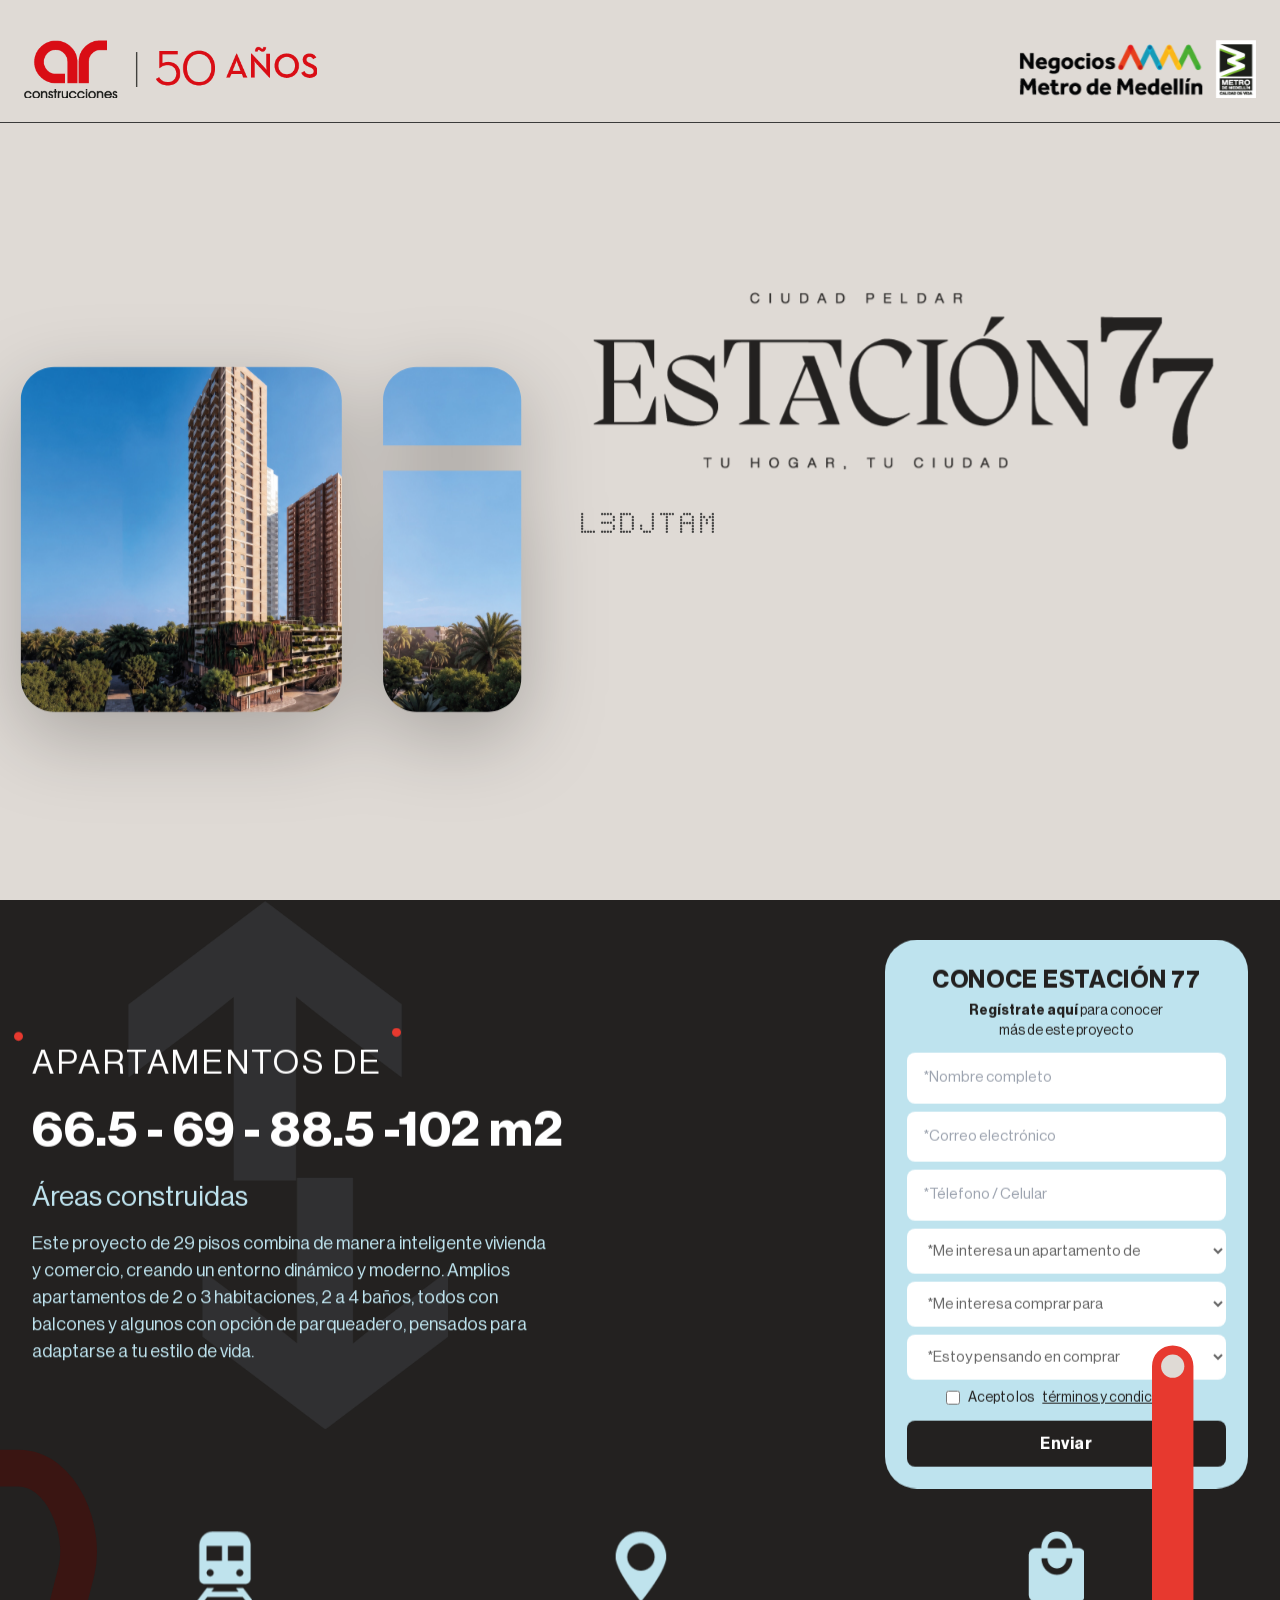
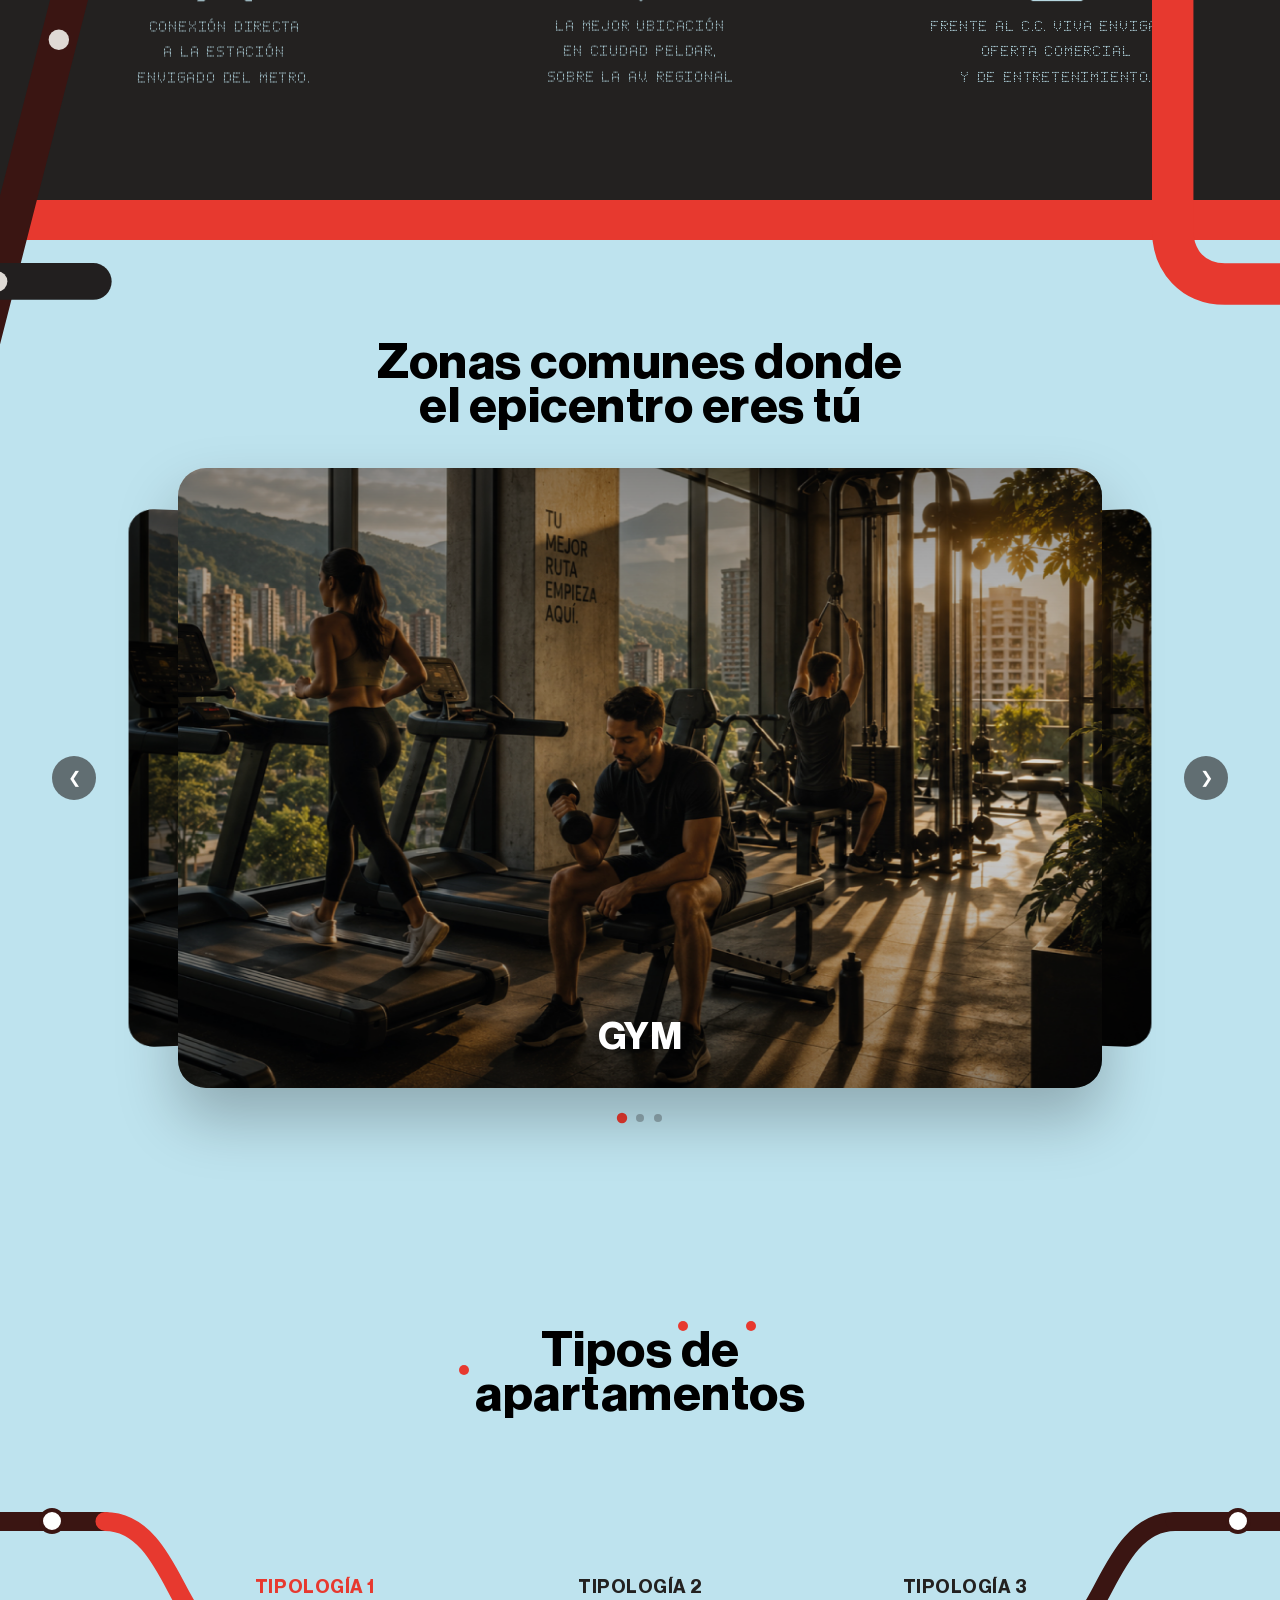
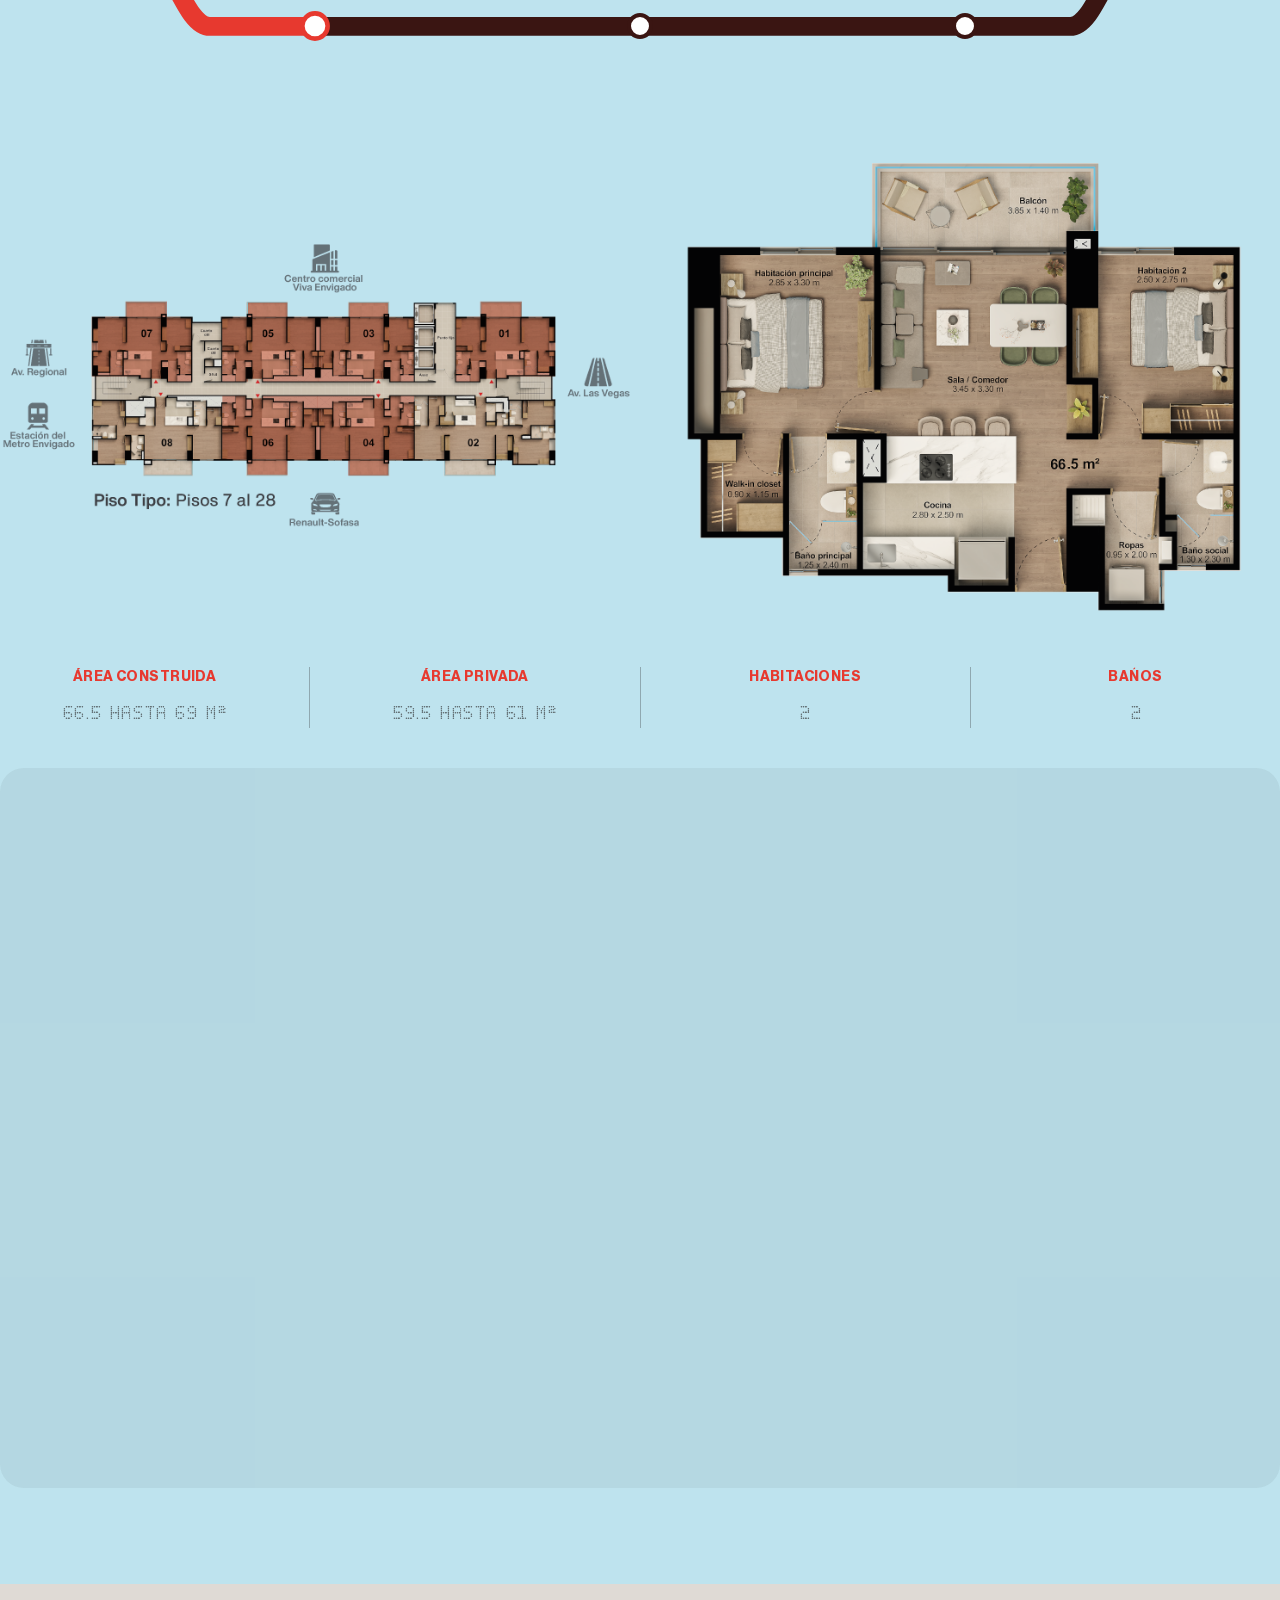
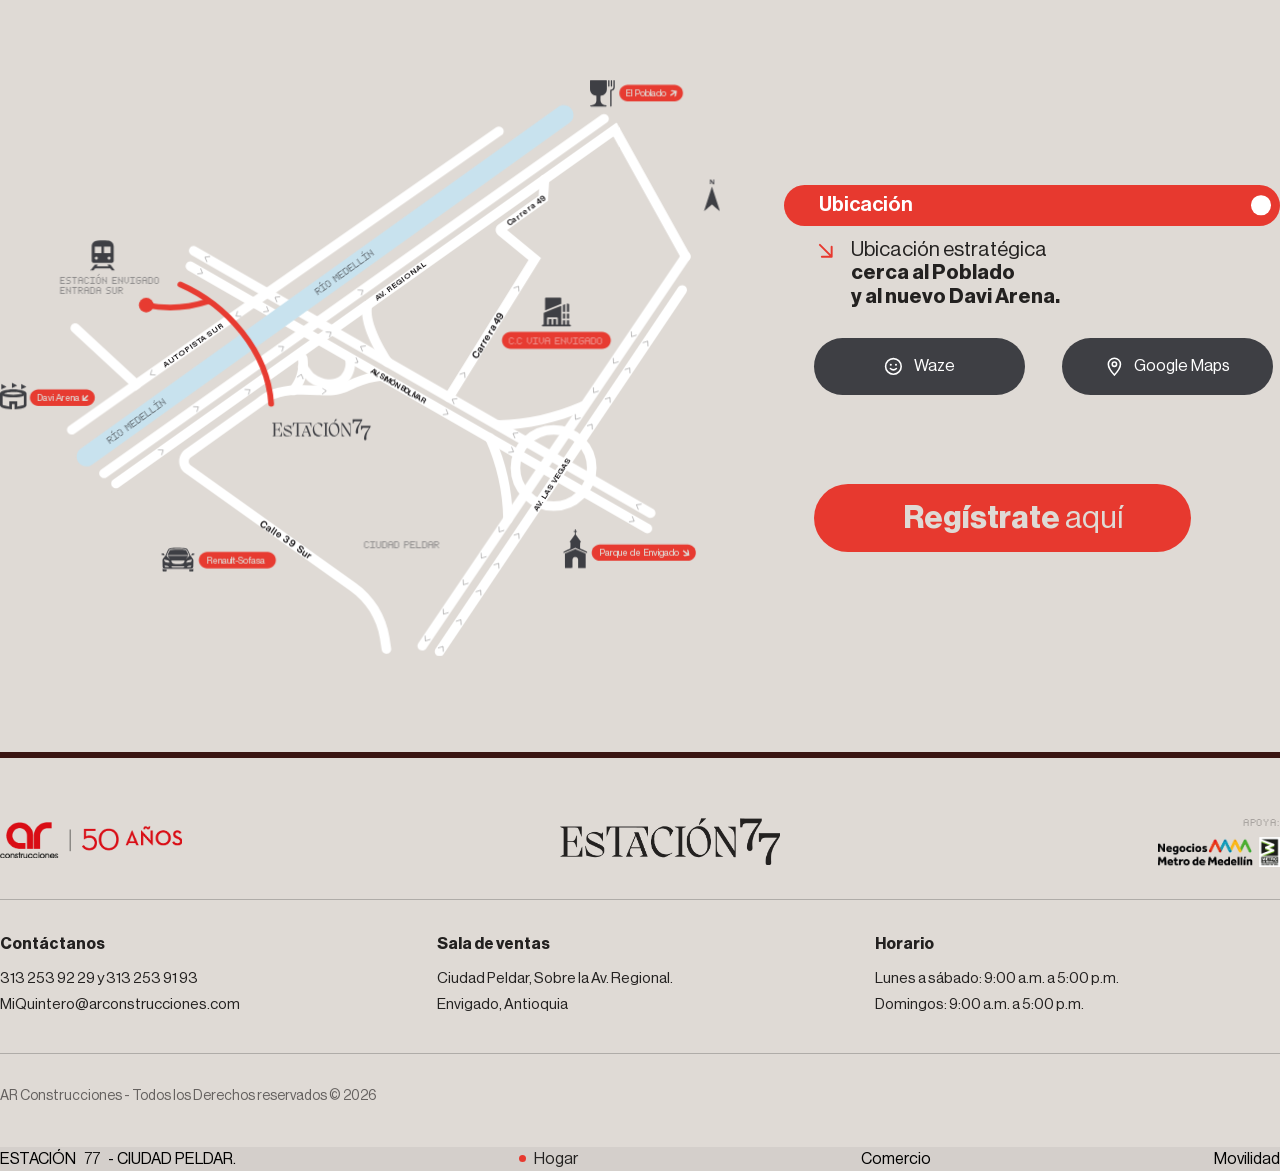
==== commit 3ab1f890: "ajuste metadatos" ====
--- a/index.html
+++ b/index.html
@@ -14,7 +14,117 @@
       href="./css/main.css?v=20260922"
       rel="stylesheet"
     />
-    <title>Estación 77</title>
+    <link
+      rel="icon"
+      href="/img/ar-construcciones.ico"
+    />
+    <link
+      rel="shortcut icon"
+      href="/img/ar-construcciones.ico"
+    />
+    <link
+      rel="apple-touch-icon"
+      href="/img/ar-construcciones.ico"
+    />
+    <title>AR Construcciones | Estación 77</title>
+    <meta
+      name="description"
+      content="Descubre Estación 77: apartamentos de 66.5 a 102 m² en Ciudad Peldar, Envigado, con conexión directa a la estación Envigado del metro ¡y frente al C.C. Viva Envigado!"
+    />
+    <meta
+      name="keywords"
+      content="Estación 77, apartamentos en Envigado, apartamentos Ciudad Peldar, vivienda cerca al metro, apartamentos Estación Envigado, AR Construcciones, proyecto de vivienda Envigado, apartamentos sobre planos Envigado"
+    />
+    <meta
+      name="application-name"
+      content="Estación 77"
+    />
+    <meta
+      name="author"
+      content="AR Construcciones"
+    />
+    <meta
+      name="robots"
+      content="index, follow, max-image-preview:large"
+    />
+    <meta
+      name="theme-color"
+      content="#dfdad5"
+    />
+    <link
+      rel="canonical"
+      href="https://arconstrucciones.com"
+    />
+
+    <meta
+      property="og:type"
+      content="website"
+    />
+    <meta
+      property="og:title"
+      content="AR Construcciones | Estación 77"
+    />
+    <meta
+      property="og:description"
+      content="Descubre Estación 77: apartamentos de 66.5 a 102 m² en Ciudad Peldar, Envigado, con conexión directa a la estación Envigado del metro ¡y frente al C.C. Viva Envigado!"
+    />
+    <meta
+      property="og:url"
+      content="https://arconstrucciones.com"
+    />
+    <meta
+      property="og:site_name"
+      content="Estación 77"
+    />
+    <meta
+      property="og:locale"
+      content="es_CO"
+    />
+    <meta
+      property="og:image"
+      content="https://arconstrucciones.com/img/og-estacion-77.jpg"
+    />
+    <meta
+      property="og:image:secure_url"
+      content="https://arconstrucciones.com/img/og-estacion-77.jpg"
+    />
+    <meta
+      property="og:image:type"
+      content="image/jpeg"
+    />
+    <meta
+      property="og:image:width"
+      content="1200"
+    />
+    <meta
+      property="og:image:height"
+      content="630"
+    />
+    <meta
+      property="og:image:alt"
+      content="Fachada del proyecto Estación 77 de AR Construcciones en Ciudad Peldar, Envigado"
+    />
+
+    <meta
+      name="twitter:card"
+      content="summary_large_image"
+    />
+    <meta
+      name="twitter:title"
+      content="AR Construcciones | Estación 77"
+    />
+    <meta
+      name="twitter:description"
+      content="Descubre Estación 77: apartamentos de 66.5 a 102 m² en Ciudad Peldar, Envigado, con conexión directa a la estación Envigado del metro ¡y frente al C.C. Viva Envigado!"
+    />
+    <meta
+      name="twitter:image"
+      content="https://arconstrucciones.com/img/og-estacion-77.jpg"
+    />
+    <meta
+      name="twitter:image:alt"
+      content="Fachada del proyecto Estación 77 de AR Construcciones en Ciudad Peldar, Envigado"
+    />
   </head>
   <body>
     <header class="site-header">
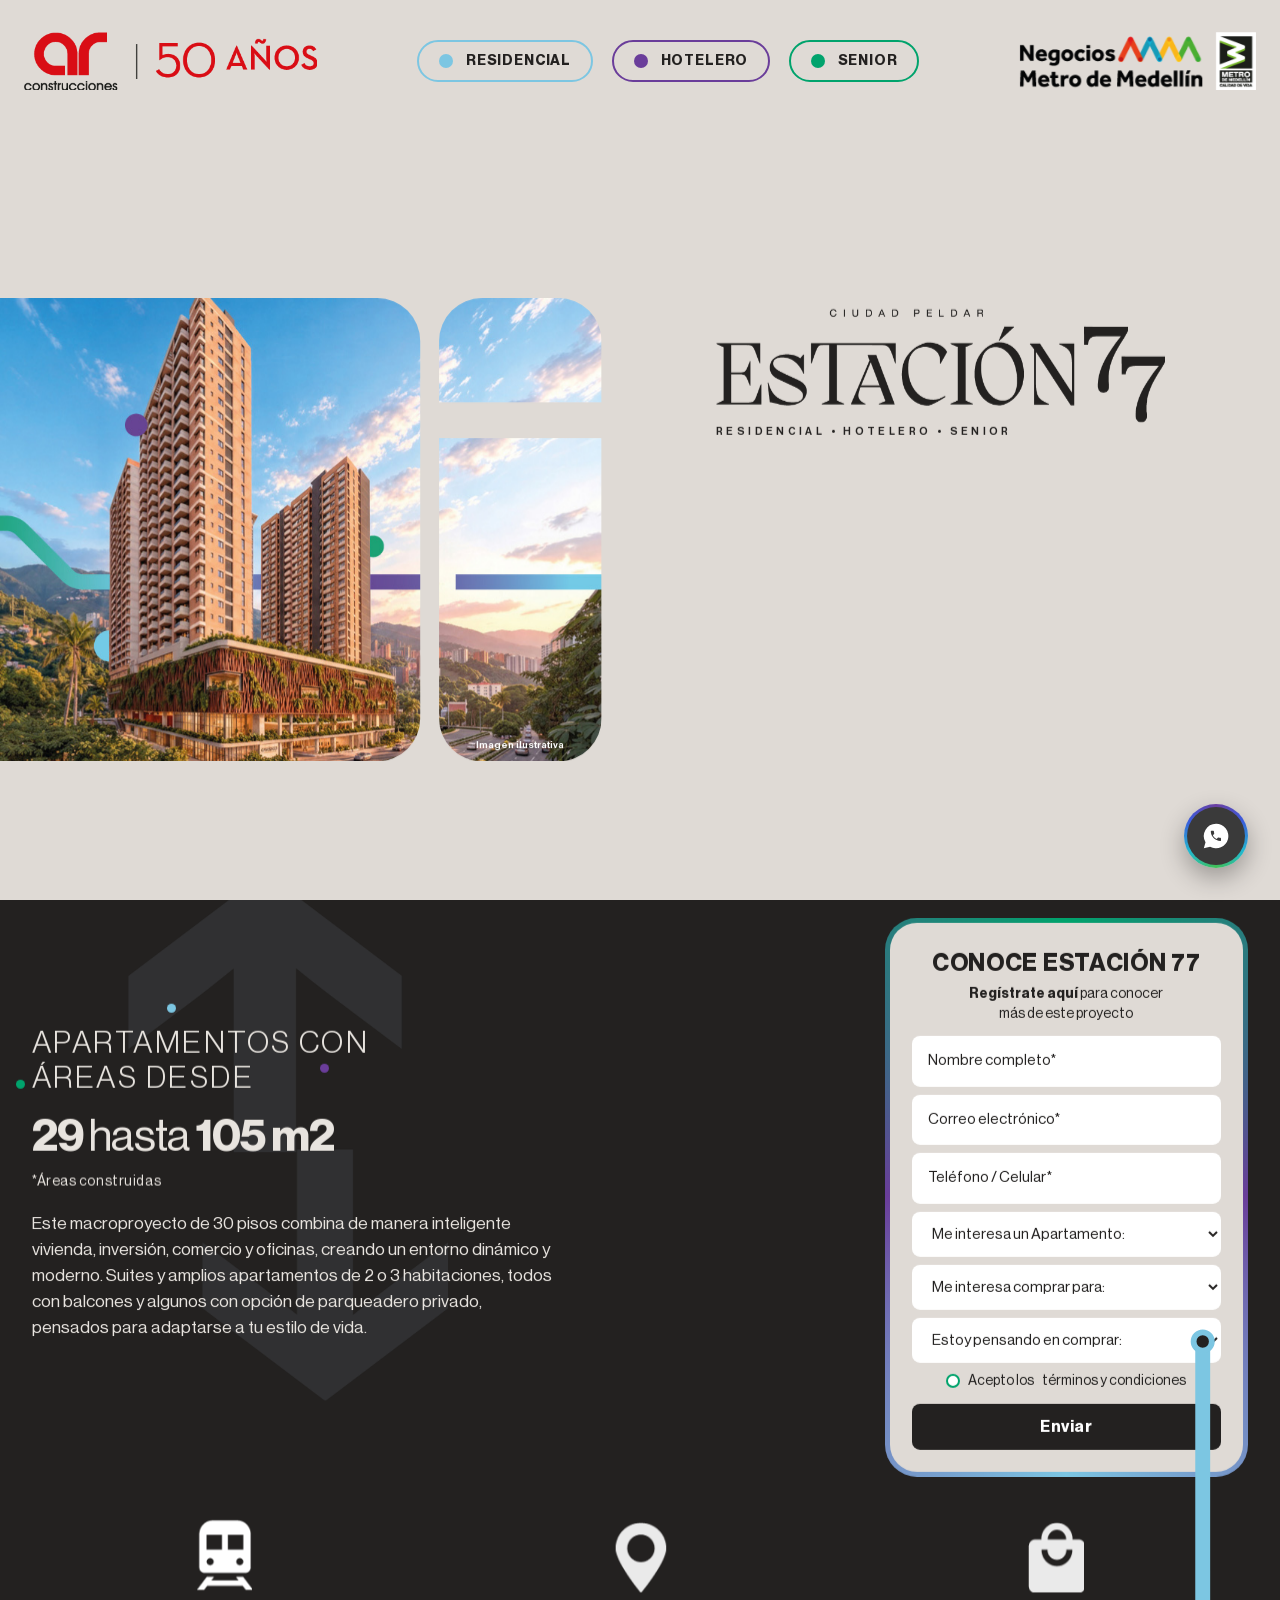
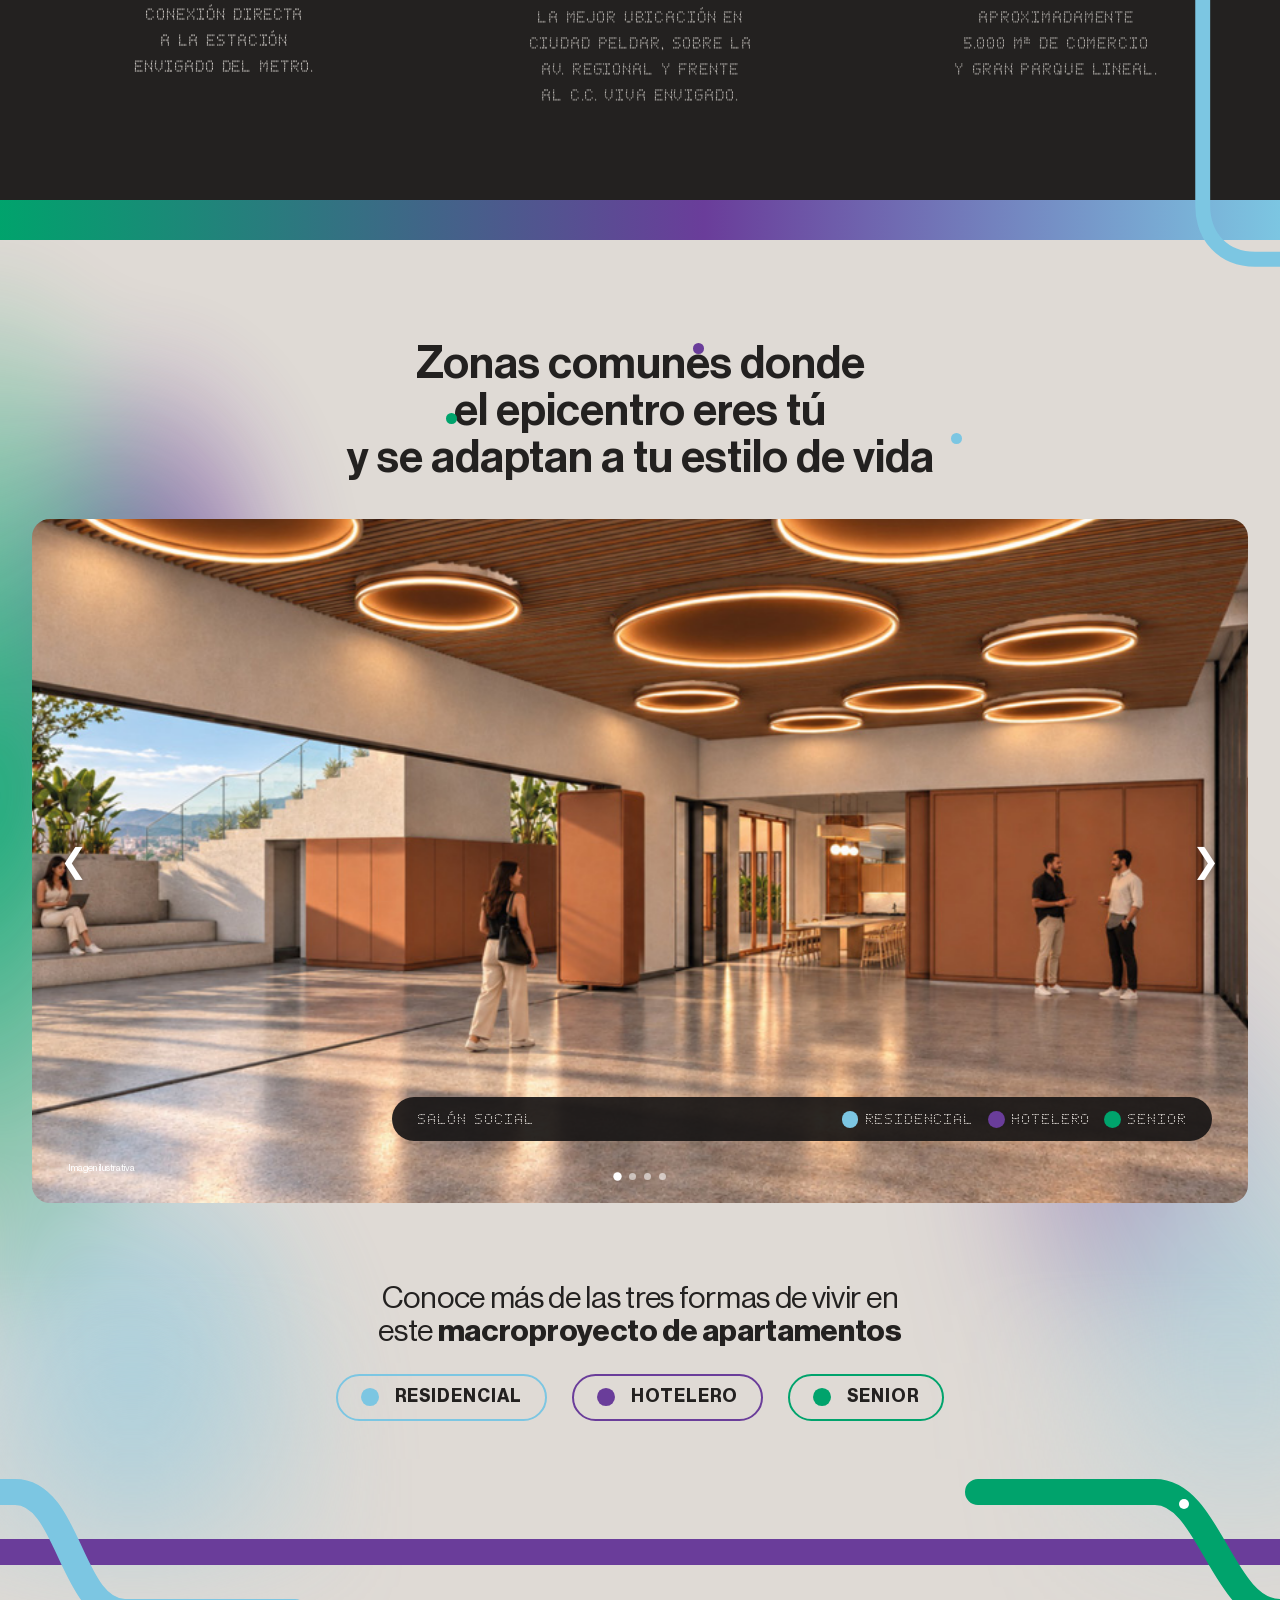
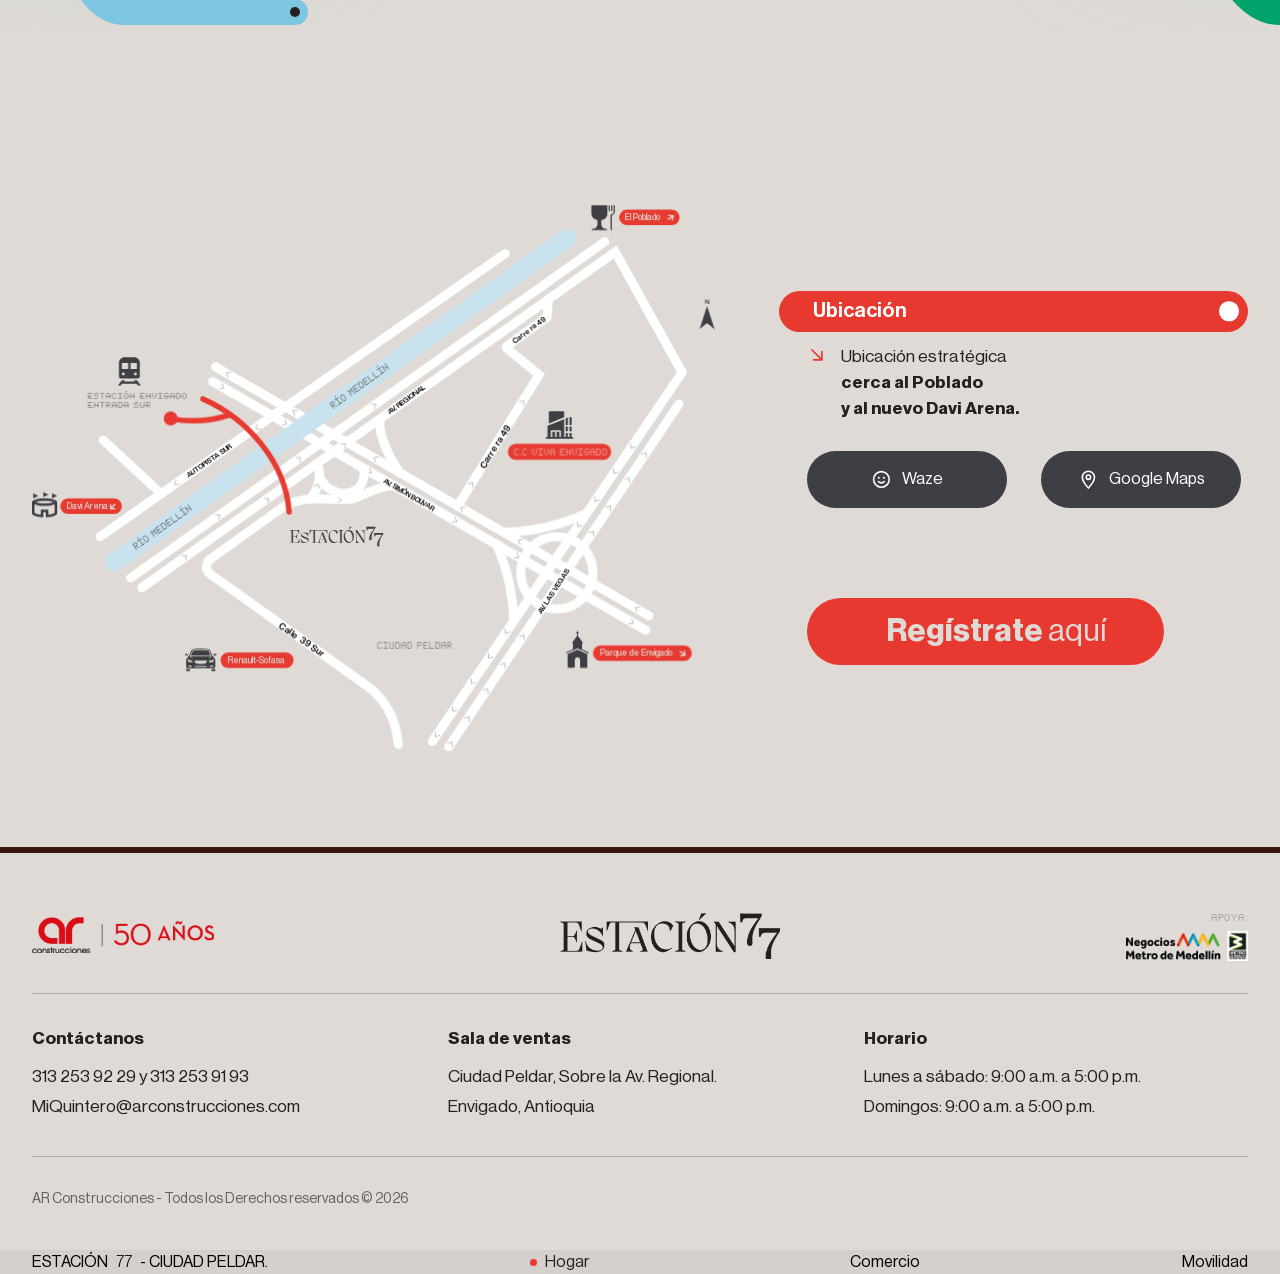
==== commit a4d7b5d4: "nuevos ajustes enviados el día 19 - 11 - 2026" ====
--- a/index.html
+++ b/index.html
@@ -129,13 +129,39 @@
   <body>
     <header class="site-header">
       <div
-        class="container site-header__inner mx-auto flex flex-wrap items-center justify-between"
+        class="container site-header__inner mx-auto flex items-center justify-between"
       >
         <img
           class="site-header__logo site-header__logo--ar"
           src="./img/logo-ar-construcciones-50.png"
           alt="AR Construcciones - 50 años"
         />
+        <nav
+          class="site-header__nav"
+          aria-label="Menú principal"
+        >
+          <a
+            class="mode-pill mode-pill--residencial"
+            href="#residencial"
+          >
+            <span class="mode-pill__dot"></span>
+            Residencial
+          </a>
+          <a
+            class="mode-pill mode-pill--hotelero"
+            href="#hotelero"
+          >
+            <span class="mode-pill__dot"></span>
+            Hotelero
+          </a>
+          <a
+            class="mode-pill mode-pill--senior"
+            href="#senior"
+          >
+            <span class="mode-pill__dot"></span>
+            Senior
+          </a>
+        </nav>
         <img
           class="site-header__logo site-header__logo--metro"
           src="./img/logo-metro-medellin.png"
@@ -145,92 +171,98 @@
     </header>
     <main>
       <section class="hero-banner">
-        <div
-          class="container hero-banner__container mx-auto mt-12 px-6 md:px-8"
-        >
-          <div
-            class="grid grid-cols-1 md:grid-cols-12 items-center gap-x-12 gap-y-10"
-          >
-            <div class="col-span-1 md:col-span-5">
-              <div
-                class="hero-window"
-                data-hero-window
+        <div class="hero-banner__layout">
+          <div class="hero-banner__media">
+            <div
+              class="hero-window"
+              data-hero-window
+            >
+              <svg
+                class="hero-window__svg"
+                viewBox="0 0 670 516"
+                preserveAspectRatio="xMidYMid meet"
+                xmlns="http://www.w3.org/2000/svg"
               >
-                <svg
-                  class="hero-window__svg"
-                  viewBox="0 0 766.84 506.85"
-                  preserveAspectRatio="xMidYMid meet"
-                  xmlns="http://www.w3.org/2000/svg"
+                <defs>
+                  <clipPath id="heroWindowClip">
+                    <!-- Large window: bleeds off the left edge, rounded on the right -->
+                    <path d="M0,0H420a48,48 0 0 1 48,48V468a48,48 0 0 1 -48,48H0Z" />
+                    <!-- Narrow window, top piece -->
+                    <path d="M489,116V48a48,48 0 0 1 48,-48H622a48,48 0 0 1 48,48V116Z" />
+                    <!-- Narrow window, bottom piece -->
+                    <path d="M489,156H670V468a48,48 0 0 1 -48,48H537a48,48 0 0 1 -48,-48Z" />
+                  </clipPath>
+                </defs>
+                <g clip-path="url(#heroWindowClip)">
+                  <image
+                    class="hero-window__img"
+                    data-hero-window-img
+                    href="./img/estacion-77-hero-banner.jpg"
+                    x="-40"
+                    y="-30"
+                    width="750"
+                    height="576"
+                    preserveAspectRatio="xMidYMid slice"
+                  />
+                </g>
+                <text
+                  class="hero-window__caption"
+                  x="579.5"
+                  y="501"
+                  text-anchor="middle"
                 >
-                  <defs>
-                    <clipPath id="heroWindowClip">
-                      <path
-                        d="M484.63,452.01c0,26.61-21.57,48.18-48.18,48.18H73.56c-26.61,0-48.18-21.57-48.18-48.18V54.84
-		c0-26.61,21.57-48.18,48.18-48.18h362.88c26.61,0,48.18,21.57,48.18,48.18V452.01z"
-                      />
-                      <path
-                        d="M741.46,452.01c0,26.61-21.57,48.18-48.18,48.18H591.83c-26.61,0-48.18-21.57-48.18-48.18V155.24h197.82
-		V452.01z"
-                      />
-                      <path
-                        d="M741.46,119.14H543.65V54.84c0-26.61,21.57-48.18,48.18-48.18h101.45c26.61,0,48.18,21.57,48.18,48.18V119.14z"
-                      />
-                    </clipPath>
-                  </defs>
-                  <g clip-path="url(#heroWindowClip)">
-                    <image
-                      class="hero-window__img"
-                      data-hero-window-img
-                      href="./img/hero-bg-window.jpg"
-                      x="-40"
-                      y="-30"
-                      width="846.84"
-                      height="566.85"
-                      preserveAspectRatio="xMidYMid slice"
-                    />
-                  </g>
-                </svg>
-              </div>
+                  Imagen ilustrativa
+                </text>
+              </svg>
             </div>
-            <div class="col-span-1 md:col-span-7 flex flex-col items-center">
+          </div>
+          <div class="hero-banner__content">
+            <div class="hero-banner__logo-estacion">
               <img
-                class="hero-banner__logo-estacion"
+                class="hero-banner__logo-img"
                 src="./img/logo-estacion-77.png"
-                alt="Logo Estación 77 - AR Construcciones"
+                alt="Estación 77 - Ciudad Peldar"
               />
-              <h2
-                class="hero-banner__h2 text-center my-12"
-                data-split-flap
+              <p class="hero-banner__logo-tagline">
+                Residencial <span aria-hidden="true">•</span> Hotelero
+                <span aria-hidden="true">•</span> Senior
+              </p>
+            </div>
+            <h2
+              class="hero-banner__h2 text-center"
+              data-split-flap
+            >
+              <span
+                class="flap-line"
+                data-flap-line
               >
-                <span
-                  class="flap-line"
-                  data-flap-line
-                >
-                  Apartamentos en la mejor ubicación
-                </span>
-                <br />
-                <span
-                  class="flap-line"
-                  data-flap-line
-                >
-                  de ciudad peldar con conexón directa
-                </span>
-                <br />
-                <span
-                  class="flap-line"
-                  data-flap-line
-                >
-                  a la estación Envigado del metro.
-                </span>
-              </h2>
-              <a
-                class="hero-banner__link"
-                href="#"
-                data-hero-cta
+                Una sola estación, tres formas
+              </span>
+              <br />
+              <span
+                class="flap-line"
+                data-flap-line
               >
-                CONTACTA A UN ASESOR
-              </a>
-            </div>
+                diferentes de vivirla
+              </span>
+            </h2>
+            <ul
+              class="hero-banner__modes"
+              data-hero-cta
+            >
+              <li class="mode-pill mode-pill--residencial">
+                <span class="mode-pill__dot"></span>
+                Residencial
+              </li>
+              <li class="mode-pill mode-pill--hotelero">
+                <span class="mode-pill__dot"></span>
+                Hotelero
+              </li>
+              <li class="mode-pill mode-pill--senior">
+                <span class="mode-pill__dot"></span>
+                Senior
+              </li>
+            </ul>
           </div>
         </div>
       </section>
@@ -252,29 +284,31 @@
               >
                 <span class="intro__title-row">
                   <span class="intro__dot intro__dot--1"></span>
-                  Apartamentos de
                   <span class="intro__dot intro__dot--2"></span>
+                  <span class="intro__dot intro__dot--3"></span>
+                  Apartamentos con
+                  <br />
+                  áreas desde
                 </span>
-                <br />
                 <span class="intro__title-highlight">
-                  66.5 - 69 - 88.5 -102 m2
+                  <strong>29</strong> hasta <strong>105 m2</strong>
                 </span>
               </h3>
               <p
                 class="intro__subtitle"
                 data-reveal
               >
-                Áreas construidas
+                *Áreas construidas
               </p>
               <p
                 class="intro__description"
                 data-reveal
               >
-                Este proyecto de 29 pisos combina de manera inteligente vivienda
-                y comercio, creando un entorno dinámico y moderno. Amplios
-                apartamentos de 2 o 3 habitaciones, 2 a 4 baños, todos con
-                balcones y algunos con opción de parqueadero, pensados para
-                adaptarse a tu estilo de vida.
+                Este macroproyecto de 30 pisos combina de manera inteligente
+                vivienda, inversión, comercio y oficinas, creando un entorno
+                dinámico y moderno. Suites y amplios apartamentos de 2 o 3
+                habitaciones, todos con balcones y algunos con opción de
+                parqueadero privado, pensados para adaptarse a tu estilo de vida.
               </p>
             </div>
             <div class="col-span-1 md:col-span-4">
@@ -283,7 +317,7 @@
                 id="registro"
                 data-reveal
               >
-                <form>
+                <form class="intro__form">
                   <h3 class="intro__form-title">CONOCE ESTACIÓN 77</h3>
                   <fieldset class="intro__fieldset">
                     <legend class="intro__form-legend">
@@ -298,7 +332,8 @@
                       type="text"
                       id="nombre"
                       name="nombre"
-                      placeholder="*Nombre completo"
+                      placeholder="Nombre completo*"
+                      aria-label="Nombre completo"
                     />
 
                     <input
@@ -306,25 +341,36 @@
                       type="email"
                       id="email"
                       name="email"
-                      placeholder="*Correo electrónico"
+                      placeholder="Correo electrónico*"
+                      aria-label="Correo electrónico"
                     />
 
                     <input
                       class="intro__field"
-                      type="text"
+                      type="tel"
                       id="telefono"
                       name="telefono"
-                      placeholder="*Télefono / Celular"
-                    />
-
-                    <select class="intro__field">
-                      <option value="">*Me interesa un apartamento de</option>
+                      placeholder="Teléfono / Celular*"
+                      aria-label="Teléfono o celular"
+                    />
+
+                    <select
+                      class="intro__field"
+                      aria-label="Me interesa un apartamento"
+                    >
+                      <option value="">Me interesa un Apartamento:</option>
                     </select>
-                    <select class="intro__field">
-                      <option value="">*Me interesa comprar para</option>
+                    <select
+                      class="intro__field"
+                      aria-label="Me interesa comprar para"
+                    >
+                      <option value="">Me interesa comprar para:</option>
                     </select>
-                    <select class="intro__field">
-                      <option value="">*Estoy pensando en comprar</option>
+                    <select
+                      class="intro__field"
+                      aria-label="Estoy pensando en comprar"
+                    >
+                      <option value="">Estoy pensando en comprar:</option>
                     </select>
 
                     <label class="intro__checkbox">
@@ -382,11 +428,13 @@
                 alt="conexión directa estación 77"
               />
               <p class="intro__feature-text">
-                La mejor ubicación
+                La mejor ubicación en
                 <br />
-                en Ciudad Peldar,
+                Ciudad Peldar, sobre la
                 <br />
-                sobre la Av. Regional
+                Av. Regional y frente
+                <br />
+                al C.C. Viva Envigado.
               </p>
             </div>
 
@@ -399,67 +447,28 @@
                 alt="conexión directa estación 77"
               />
               <p class="intro__feature-text">
-                Frente al C.C. Viva Envigado,
+                Aproximadamente
                 <br />
-                oferta comercial
+                5.000 m² de comercio
                 <br />
-                y de entretenimiento.
+                y gran parque lineal.
               </p>
             </div>
           </div>
         </div>
       </section>
       <section class="typology">
+        <!-- Soft metro-colors glow on the left -->
         <div
-          class="typology__line-seven"
-          data-typology-parallax="0.15"
+          class="typology__glow-wrap"
+          aria-hidden="true"
         >
-          <svg
-            class="typology__line-svg"
-            data-rail-svg
-            viewBox="0 0 376 1037"
-            fill="none"
-            xmlns="http://www.w3.org/2000/svg"
-            aria-hidden="true"
-          >
-            <path
-              class="rail-base"
-              d="M40,28 L215,28 C280,28 315,122 300,180 L88,1010"
-              stroke="#3a1512"
-              stroke-width="54"
-              stroke-linecap="round"
-              stroke-linejoin="round"
-            />
-            <path
-              data-rail-train
-              class="rail-train"
-              d="M40,28 L215,28 C280,28 315,122 300,180 L88,1010"
-              stroke-width="54"
-              stroke-linecap="round"
-              stroke-linejoin="round"
-            />
-            <rect
-              x="22"
-              y="608"
-              width="330"
-              height="54"
-              rx="27"
-              fill="#221f1f"
-            />
-            <circle
-              cx="274.4"
-              cy="280"
-              r="15"
-              fill="#dfdad5"
-            />
-            <circle
-              cx="183.8"
-              cy="635"
-              r="15"
-              fill="#dfdad5"
-            />
-          </svg>
+          <div
+            class="typology__glow"
+            data-typology-parallax="0.12"
+          ></div>
         </div>
+        <!-- Light blue rail coming down from the section above -->
         <div
           class="typology__line-end"
           data-typology-parallax="0.22"
@@ -474,33 +483,40 @@
           >
             <path
               class="rail-base"
-              d="M25,30 L25,590 C25,628 50,655 88,655 L280,655"
-              stroke="#e7392f"
-              stroke-width="50"
+              d="M25,30 L25,590 C25,628 50,655 88,655 L309,655"
+              stroke="#7cc6e2"
+              stroke-width="18"
               stroke-linecap="round"
               stroke-linejoin="round"
             />
             <path
               data-rail-train
               class="rail-train"
-              d="M25,30 L25,590 C25,628 50,655 88,655 L280,655"
-              stroke-width="50"
+              d="M25,30 L25,590 C25,628 50,655 88,655 L309,655"
+              stroke-width="18"
               stroke-linecap="round"
               stroke-linejoin="round"
             />
             <circle
               cx="25"
               cy="30"
-              r="14"
-              fill="#dfdad5"
+              r="11"
+              fill="#232120"
+              stroke="#7cc6e2"
+              stroke-width="7"
             />
           </svg>
         </div>
-        <div class="container mx-auto py-24 px-6 md:px-8">
-          <h3 class="typology__title-section">
+        <div class="typology__content container mx-auto pt-24 pb-16 md:pb-20 px-6 md:px-8">
+          <h3 class="typology__title-section typology__title-section--dots">
+            <span class="typology__title-dot typology__title-dot--purple"></span>
+            <span class="typology__title-dot typology__title-dot--green"></span>
+            <span class="typology__title-dot typology__title-dot--blue"></span>
             Zonas comunes donde
             <br />
             el epicentro eres tú
+            <br />
+            y se adaptan a tu estilo de vida
           </h3>
           <div
             class="typology__slider"
@@ -512,11 +528,36 @@
             >
               <div class="typology__slide is-active">
                 <img
+                  src="./img/slide-amenidades/slide-estacion-77.jpg"
+                  alt="Salón social Estación 77"
+                />
+                <div class="typology__caption">
+                  <h4 class="typology__caption-title">Salón social</h4>
+                  <ul
+                    class="typology__caption-modes"
+                    aria-label="Disponible para"
+                  >
+                    <li><span class="typology__caption-dot typology__caption-dot--residencial"></span>Residencial</li>
+                    <li><span class="typology__caption-dot typology__caption-dot--hotelero"></span>Hotelero</li>
+                    <li><span class="typology__caption-dot typology__caption-dot--senior"></span>Senior</li>
+                  </ul>
+                </div>
+              </div>
+              <div class="typology__slide">
+                <img
                   src="./img/slide-amenidades/gym.jpg"
                   alt="Gimnasio Estación 77"
                 />
                 <div class="typology__caption">
                   <h4 class="typology__caption-title">Gym</h4>
+                  <ul
+                    class="typology__caption-modes"
+                    aria-label="Disponible para"
+                  >
+                    <li><span class="typology__caption-dot typology__caption-dot--residencial"></span>Residencial</li>
+                    <li><span class="typology__caption-dot typology__caption-dot--hotelero"></span>Hotelero</li>
+                    <li><span class="typology__caption-dot typology__caption-dot--senior"></span>Senior</li>
+                  </ul>
                 </div>
               </div>
               <div class="typology__slide">
@@ -526,6 +567,14 @@
                 />
                 <div class="typology__caption">
                   <h4 class="typology__caption-title">Parqueadero</h4>
+                  <ul
+                    class="typology__caption-modes"
+                    aria-label="Disponible para"
+                  >
+                    <li><span class="typology__caption-dot typology__caption-dot--residencial"></span>Residencial</li>
+                    <li><span class="typology__caption-dot typology__caption-dot--hotelero"></span>Hotelero</li>
+                    <li><span class="typology__caption-dot typology__caption-dot--senior"></span>Senior</li>
+                  </ul>
                 </div>
               </div>
               <div class="typology__slide">
@@ -535,9 +584,19 @@
                 />
                 <div class="typology__caption">
                   <h4 class="typology__caption-title">Zona BBQ</h4>
+                  <ul
+                    class="typology__caption-modes"
+                    aria-label="Disponible para"
+                  >
+                    <li><span class="typology__caption-dot typology__caption-dot--residencial"></span>Residencial</li>
+                    <li><span class="typology__caption-dot typology__caption-dot--hotelero"></span>Hotelero</li>
+                    <li><span class="typology__caption-dot typology__caption-dot--senior"></span>Senior</li>
+                  </ul>
                 </div>
               </div>
             </div>
+
+            <span class="typology__note">Imagen ilustrativa</span>
 
             <button
               class="typology__arrow typology__arrow--prev"
@@ -578,13 +637,148 @@
                 type="button"
                 aria-label="Ir a la diapositiva 3"
               ></button>
+              <button
+                class="typology__dot"
+                data-dot="3"
+                type="button"
+                aria-label="Ir a la diapositiva 4"
+              ></button>
             </div>
           </div>
         </div>
+
+        <!-- Three ways of living: replaces the typology tabs section below
+             (that section is hidden, not removed). -->
+        <div class="typology-modes">
+          <div class="typology-modes__content container mx-auto px-6 md:px-8">
+            <h3 class="typology-modes__title">
+              Conoce más de las tres formas de vivir en
+              <br />
+              este <strong>macroproyecto de apartamentos</strong>
+            </h3>
+            <nav
+              class="typology-modes__pills"
+              aria-label="Formas de vivir"
+            >
+              <a
+                class="mode-pill mode-pill--residencial"
+                href="#residencial"
+              >
+                <span class="mode-pill__dot"></span>
+                Residencial
+              </a>
+              <a
+                class="mode-pill mode-pill--hotelero"
+                href="#hotelero"
+              >
+                <span class="mode-pill__dot"></span>
+                Hotelero
+              </a>
+              <a
+                class="mode-pill mode-pill--senior"
+                href="#senior"
+              >
+                <span class="mode-pill__dot"></span>
+                Senior
+              </a>
+            </nav>
+          </div>
+
+          <!-- Metro lines: purple runs edge to edge, light blue enters from
+               the left and green leaves to the right. -->
+          <div
+            class="typology-modes__lines"
+            aria-hidden="true"
+          >
+            <!-- Each line: a base path + an identical `data-rail-train` path
+                 that typology-rail-train.js turns into the moving light. -->
+            <!-- Purple: drawn in screen pixels (no viewBox stretching) so the
+                 moving light keeps its rounded ends. -->
+            <svg
+              class="typology-modes__line-purple"
+              data-rail-svg
+              fill="none"
+            >
+              <line
+                x1="0"
+                y1="50%"
+                x2="100%"
+                y2="50%"
+                stroke="#6a3d9a"
+              />
+              <line
+                data-rail-train
+                class="rail-train"
+                x1="0"
+                y1="50%"
+                x2="100%"
+                y2="50%"
+                stroke-linecap="round"
+              />
+            </svg>
+            <svg
+              class="typology-modes__line typology-modes__line--blue"
+              data-rail-svg
+              viewBox="0 0 320 160"
+              fill="none"
+            >
+              <path
+                d="M-10,20 H15 C70,20 70,140 125,140 H295"
+                stroke="#7cc6e2"
+                stroke-width="26"
+                stroke-linecap="round"
+              />
+              <path
+                data-rail-train
+                class="rail-train"
+                d="M-10,20 H15 C70,20 70,140 125,140 H295"
+                stroke-width="26"
+                stroke-linecap="round"
+              />
+              <circle
+                cx="295"
+                cy="140"
+                r="5"
+                fill="#232120"
+              />
+            </svg>
+            <svg
+              class="typology-modes__line typology-modes__line--green"
+              data-rail-svg
+              viewBox="0 0 320 160"
+              fill="none"
+            >
+              <path
+                d="M18,20 H195 C250,20 262,140 320,140 H340"
+                stroke="#00a36c"
+                stroke-width="26"
+                stroke-linecap="round"
+              />
+              <path
+                data-rail-train
+                class="rail-train"
+                d="M18,20 H195 C250,20 262,140 320,140 H340"
+                stroke-width="26"
+                stroke-linecap="round"
+              />
+              <circle
+                cx="224"
+                cy="32"
+                r="5"
+                fill="#ffffff"
+              />
+            </svg>
+          </div>
+        </div>
       </section>
 
-      <section class="typology-types">
-        <div class="container mx-auto py-24">
+      <!-- Typology tabs: hidden for now (replaced by .typology-modes above).
+           Remove the `hidden` attribute to show it again. -->
+      <section
+        class="typology-types"
+        hidden
+      >
+        <div class="container mx-auto pt-16 md:pt-20 pb-24 px-6 md:px-8">
           <h3 class="typology__title-section">
             <span class="typology-tabs__dot-anchor">Tipos</span>
             <span class="typology-tabs__dot-anchor">de</span>
@@ -686,7 +880,7 @@
                 data-panel="0"
               >
                 <div class="typology-detail">
-                  <div class="grid grid-cols-2 items-center gap-4">
+                  <div class="grid grid-cols-1 lg:grid-cols-2 items-center gap-6 lg:gap-4">
                     <img
                       src="/img/tipologias/uno/tipologia-1.1.png"
                       alt="Tipologia uno"
@@ -738,7 +932,7 @@
               >
                 <div class="typology-tabs__panel-inner">
                   <div class="typology-detail">
-                    <div class="grid grid-cols-2 items-center gap-4">
+                    <div class="grid grid-cols-1 lg:grid-cols-2 items-center gap-6 lg:gap-4">
                       <img
                         src="/img/tipologias/dos/tipologia-2.png"
                         alt="Tipologia uno"
@@ -791,7 +985,7 @@
               >
                 <div class="typology-tabs__panel-inner">
                   <div class="typology-detail">
-                    <div class="grid grid-cols-2 items-center gap-4">
+                    <div class="grid grid-cols-1 lg:grid-cols-2 items-center gap-6 lg:gap-4">
                       <img
                         src="/img/tipologias/tres/tipologia-3.png"
                         alt="Tipologia uno"
@@ -843,7 +1037,7 @@
       </section>
 
       <section class="ubicacion">
-        <div class="container mx-auto py-24">
+        <div class="container mx-auto py-24 px-6 md:px-8">
           <div
             class="grid grid-cols-1 md:grid-cols-12 gap-x-16 gap-y-12 items-center"
           >
@@ -1871,7 +2065,7 @@
       </section>
     </main>
     <footer class="site-footer">
-      <div class="container mx-auto">
+      <div class="container mx-auto px-6 md:px-8">
         <div class="site-footer__brands">
           <img
             class="site-footer__ar-logo"
@@ -1929,7 +2123,7 @@
       </div>
 
       <div class="site-footer__tags">
-        <div class="container mx-auto flex justify-between">
+        <div class="container mx-auto flex justify-between px-6 md:px-8">
           <span class="site-footer__tag">
             ESTACIÓN
             <em>77</em>
@@ -1944,6 +2138,32 @@
         </div>
       </div>
     </footer>
+    <a
+      class="whatsapp-float"
+      href="https://wa.me/573132539229?text=Hola%2C%20quiero%20m%C3%A1s%20informaci%C3%B3n%20sobre%20Estaci%C3%B3n%2077"
+      target="_blank"
+      rel="noopener"
+      aria-label="Contáctanos por WhatsApp"
+    >
+      <span class="whatsapp-float__inner">
+        <svg
+          class="whatsapp-float__icon"
+          viewBox="0 0 32 32"
+          aria-hidden="true"
+        >
+          <path
+            fill="#fff"
+            d="M16 3a13 13 0 0 0-11.2 19.6L3 29l6.6-1.7A13 13 0 1 0 16 3z"
+          />
+          <path
+            fill="#3a3a3a"
+            transform="translate(8.6 8.6) scale(0.6)"
+            d="M6.62 10.79c1.44 2.83 3.76 5.14 6.59 6.59l2.2-2.2c.27-.27.67-.36 1.02-.24 1.12.37 2.33.57 3.57.57.55 0 1 .45 1 1V20c0 .55-.45 1-1 1-9.39 0-17-7.61-17-17 0-.55.45-1 1-1h3.5c.55 0 1 .45 1 1 0 1.25.2 2.45.57 3.57.11.35.03.74-.25 1.02l-2.2 2.2z"
+          />
+        </svg>
+      </span>
+    </a>
+
     <script src="./js/hero-window.js?v=20260922"></script>
     <script src="./js/hero-parallax.js?v=20260922"></script>
     <script src="./js/hero-split-flap.js?v=20260922"></script>
@@ -1953,5 +2173,6 @@
     <script src="./js/map-animation.js?v=20260922"></script>
     <script src="./js/typology-slider.js?v=20260922"></script>
     <script src="./js/typology-tabs.js?v=20260922"></script>
+    <script src="./js/floorplan-zoom.js?v=20260922"></script>
   </body>
 </html>
--- a/css/main.css
+++ b/css/main.css
@@ -64,6 +64,25 @@
     --darkred-color: #dd180d;
     --black-color: #232120;
     --light-blue-color: #bee3ee;
+    /* Metro line colors (Residencial / Hotelero / Senior) */
+    --metro-blue: #7cc6e2;
+    --metro-purple: #6a3d9a;
+    --metro-green: #00a36c;
+    --metro-gradient: linear-gradient(
+        90deg,
+        var(--metro-green) 0%,
+        var(--metro-purple) 55%,
+        var(--metro-blue) 100%
+    );
+    --text-light: #e8e4df;
+
+    /* Type scale for all content sections (the hero/banners have their own).
+       Use these instead of fixed sizes so every section matches. */
+    --fs-title: clamp(28px, 3.5vw, 50px); /* section titles, big figures */
+    --fs-subtitle: clamp(22px, 2.4vw, 34px); /* subtitles, card titles */
+    --fs-body: clamp(17px, 1.35vw, 20px); /* paragraphs: 17px on phones/tablets, up to 20px on desktop */
+    --fs-small: 14px; /* notes, labels, legal */
+    --lh-body: 1.5;
 }
 html {
     overflow-x: hidden;
@@ -80,19 +99,48 @@
 }
 .site-header {
     background: var(--bg-primary);
-    position: absolute;
+    position: fixed;
     top: 0;
-    width: 100%;
+    left: 0;
+    width: 100%;
+    z-index: 100;
 }
 .site-header__inner {
     gap: 24px;
-    padding: 40px 24px 24px;
-    border-bottom: 1px solid #3a3a3a;
+    padding: 32px 24px;
 }
 .site-header__logo {
     display: block;
+    flex: none;
     height: 58px;
     width: auto;
+}
+/* Pills menu: only where it fits next to both logos (desktop). On smaller
+   screens the same three pills are shown in the hero. */
+.site-header__nav {
+    display: none;
+    align-items: center;
+    gap: clamp(12px, 1.5vw, 20px);
+    animation: header-nav-in 0.8s cubic-bezier(0.22, 1, 0.36, 1) 0.3s both;
+}
+.site-header__nav .mode-pill {
+    font-size: clamp(13px, 1.1vw, 16px);
+    padding: 0.85em 1.4em;
+}
+@media (min-width: 1024px) {
+    .site-header__nav {
+        display: flex;
+    }
+}
+@keyframes header-nav-in {
+    0% {
+        opacity: 0;
+        transform: translateY(-12px);
+    }
+    100% {
+        opacity: 1;
+        transform: translateY(0);
+    }
 }
 .site-header__logo--ar {
     animation: header-logo-left 0.8s cubic-bezier(0.22, 1, 0.36, 1) both;
@@ -134,33 +182,64 @@
     min-height: 100dvh;
     display: flex;
     align-items: center;
-}
-@media (max-width: 767px) {
+    /* Top padding clears the fixed header (~122px desktop/tablet, ~62px phone). */
+    padding: 150px 0 64px;
+    overflow: hidden;
+}
+@media (max-width: 1023px) {
     .hero-banner {
-        padding: 120px 0 56px;
-    }
+        min-height: auto;
+        padding: 150px 0 56px;
+        align-items: flex-start;
+    }
+}
+@media (max-width: 640px) {
+    .hero-banner {
+        padding-top: 88px;
+    }
+}
+
+/* Image group flush to the left edge, content centered on the right */
+.hero-banner__layout {
+    display: grid;
+    grid-template-columns: minmax(0, 1fr);
+    row-gap: 40px;
+    width: 100%;
 }
 @media (min-width: 1024px) {
-    .hero-banner__container {
-        max-width: 1100px;
-    }
-}
-@media (min-width: 1280px) {
-    .hero-banner__container {
-        max-width: 1440px;
-    }
-}
-@media (min-width: 1536px) {
-    .hero-banner__container {
-        max-width: 1680px;
-    }
-}
+    .hero-banner__layout {
+        grid-template-columns: minmax(0, 47fr) minmax(0, 53fr);
+        align-items: center;
+    }
+}
+.hero-banner__media {
+    padding-right: 24px;
+}
+@media (min-width: 1024px) {
+    .hero-banner__media {
+        padding-right: 0;
+    }
+}
+.hero-banner__content {
+    display: flex;
+    flex-direction: column;
+    align-items: center;
+    text-align: center;
+    padding: 0 24px;
+}
+@media (min-width: 1024px) {
+    .hero-banner__content {
+        padding: 0 clamp(24px, 4vw, 80px);
+    }
+}
+
 .hero-window {
     display: block;
-    width: 112%;
-    margin-left: -6%;
+    width: 100%;
     will-change: transform, opacity;
     transform-style: preserve-3d;
+    /* Tilt and scale pivot on the left edge so the bleed never opens a gap. */
+    transform-origin: left center;
     opacity: 0;
     transform: translateY(30px) scale(0.94);
 }
@@ -168,35 +247,59 @@
     display: block;
     width: 100%;
     height: auto;
-    filter: drop-shadow(0 24px 40px rgba(0, 0, 0, 0.25));
-}
-@media (max-width: 767px) {
-    .hero-window {
-        width: 100%;
-        margin-left: 0;
-    }
-}
+}
+.hero-window__caption {
+    font-family: var(--font-principal);
+    font-size: 11px;
+    font-weight: 500;
+    fill: #fff;
+}
+
+/* Logo: the PNG's own "Tu hogar, tu ciudad" line is clipped away (the "7" is
+   kept) and replaced by the HTML tagline below. */
 .hero-banner__logo-estacion {
-    width: 90%;
+    position: relative;
+    width: min(78%, 600px);
+    container-type: inline-size;
     opacity: 0;
     transform: translateY(-110px) scale(0.96);
     filter: blur(6px);
     will-change: transform, opacity, filter;
 }
+@media (max-width: 1023px) {
+    .hero-banner__logo-estacion {
+        width: min(90%, 520px);
+    }
+}
+.hero-banner__logo-img {
+    display: block;
+    width: 100%;
+    height: auto;
+    clip-path: polygon(0 0, 100% 0, 100% 100%, 86% 100%, 86% 88%, 0 88%);
+}
+.hero-banner__logo-tagline {
+    position: absolute;
+    left: 0;
+    bottom: 0;
+    margin: 0;
+    font-family: var(--font-principal);
+    font-weight: 500;
+    font-size: 2.35cqw;
+    line-height: 1;
+    letter-spacing: 0.32em;
+    text-transform: uppercase;
+    white-space: nowrap;
+    color: var(--black-color);
+}
 .hero-banner__h2 {
+    margin: clamp(40px, 5vw, 64px) 0 clamp(32px, 3.5vw, 48px);
     font-family: var(--font-led);
     font-weight: 500;
-    font-size: 2rem;
+    font-size: clamp(1.1rem, 1.55vw, 1.6rem);
     letter-spacing: 0.06em;
-    line-height: 2rem;
+    line-height: 1.35;
     color: #3a3a3a;
     perspective: 400px;
-}
-@media (max-width: 640px) {
-    .hero-banner__h2 {
-        font-size: 1.15rem;
-        line-height: 1.5rem;
-    }
 }
 .flap-line {
     display: inline-block;
@@ -228,24 +331,64 @@
         transform: rotateX(0deg);
     }
 }
-.hero-banner__link {
-    display: inline-block;
-    font-family: var(--font-principal);
-    font-weight: 700;
-    font-size: 14px;
-    letter-spacing: 0.04em;
-    background: var(--red-color);
-    padding: 18px 40px;
-    border-radius: 50px;
-    color: white;
-    text-decoration: none;
+/* Residencial / Hotelero / Senior pills (revealed by hero-parallax.js) */
+.hero-banner__modes {
+    display: flex;
+    flex-wrap: wrap;
+    justify-content: center;
+    gap: clamp(12px, 1.5vw, 22px);
+    margin: 0;
+    padding: 0;
+    list-style: none;
     opacity: 0;
     transform: translateY(18px);
     will-change: transform, opacity;
-    transition: background 0.3s;
-}
-.hero-banner__link:hover {
-    background: var(--darkred-color);
+}
+/* Shared pill: used in the header menu and the hero */
+.mode-pill {
+    --mode-color: #7cc6e2;
+    display: inline-flex;
+    align-items: center;
+    gap: 0.9em;
+    padding: 0.7em 1.25em;
+    border: 2px solid var(--mode-color);
+    border-radius: 999px;
+    font-family: var(--font-principal);
+    font-weight: 700;
+    font-size: clamp(14px, 1.4vw, 20px);
+    letter-spacing: 0.06em;
+    line-height: 1;
+    text-transform: uppercase;
+    color: var(--black-color);
+    text-decoration: none;
+}
+.mode-pill__dot {
+    flex: none;
+    width: 1em;
+    height: 1em;
+    border-radius: 50%;
+    background: var(--mode-color);
+}
+.mode-pill--residencial {
+    --mode-color: #7cc6e2;
+}
+.mode-pill--hotelero {
+    --mode-color: #6a3d9a;
+}
+.mode-pill--senior {
+    --mode-color: #00a36c;
+}
+a.mode-pill {
+    transition: background-color 0.25s ease, color 0.25s ease;
+}
+a.mode-pill:hover,
+a.mode-pill:focus-visible {
+    background: var(--mode-color);
+    color: #fff;
+}
+a.mode-pill:hover .mode-pill__dot,
+a.mode-pill:focus-visible .mode-pill__dot {
+    background: #fff;
 }
 .intro {
     background: var(--black-color);
@@ -296,73 +439,120 @@
 
 .intro__title {
     position: relative;
-    margin: 0 0 8px;
-    color: #fff;
-    font-weight: 400;
+    margin: 0 0 12px;
+    color: var(--text-light);
+    font-weight: 300;
 }
 .intro__title-row {
     position: relative;
     display: inline-block;
-    font-size: 34px;
+    font-size: var(--fs-subtitle);
+    line-height: 1.15;
     text-transform: uppercase;
     letter-spacing: 0.08em;
 }
 .intro__title-highlight {
     display: block;
     overflow-wrap: break-word;
-    margin-top: 4px;
-    font-size: 42px;
+    margin-top: 18px;
+    font-size: var(--fs-title);
+    font-weight: 400;
+    line-height: 1;
+    letter-spacing: -0.02em;
+}
+.intro__title-highlight strong {
     font-weight: 700;
-    letter-spacing: 0.01em;
 }
 .intro__dot {
     position: absolute;
     width: 9px;
     height: 9px;
     border-radius: 50%;
-    background: var(--red-color);
-}
+}
+/* Light blue: above "PARTA" */
 .intro__dot--1 {
-    top: -6px;
-    left: -18px;
-}
+    top: -22px;
+    left: 40%;
+    background: var(--metro-blue);
+}
+/* Purple: under "CON" */
 .intro__dot--2 {
-    top: -10px;
-    right: -18px;
+    top: 54%;
+    right: 12%;
+    background: var(--metro-purple);
+}
+/* Green: before "ÁREAS" */
+.intro__dot--3 {
+    top: 76%;
+    left: -16px;
+    background: var(--metro-green);
 }
 @media (max-width: 767px) {
-    .intro__title-row {
-        font-size: 22px;
-    }
     .intro__title-highlight {
-        font-size: 28px;
-    }
-    .intro__subtitle {
-        font-size: 20px;
+        margin-top: 12px;
     }
 }
 
 .intro__subtitle {
-    margin: 0 0 12px;
-    color: var(--light-blue-color);
-    font-size: 26px;
+    margin: 0 0 18px;
+    color: var(--text-light);
+    font-size: var(--fs-small);
     font-weight: 400;
+    letter-spacing: 0.04em;
 }
 
 .intro__description {
     max-width: 520px;
     overflow-wrap: break-word;
-    color: var(--light-blue-color);
-    font-size: 17px;
-    line-height: 1.5;
-}
-
+    color: var(--text-light);
+    font-size: var(--fs-body);
+    line-height: var(--lh-body);
+}
+
+/* Form card: original size, wrapped in an animated metro-colors border.
+   The gradient lives on an oversized rotating square behind the card, so
+   only the 5px ring around the form shows it. */
 .intro__content-form {
-    background: var(--light-blue-color);
+    position: relative;
+    isolation: isolate;
+    overflow: hidden;
+    padding: 5px;
     border-radius: 32px;
-    padding: 22px;
     color: var(--black-color);
     text-align: center;
+}
+.intro__content-form::before {
+    content: "";
+    position: absolute;
+    top: 50%;
+    left: 50%;
+    z-index: -1;
+    width: 300%;
+    aspect-ratio: 1;
+    background: conic-gradient(
+        var(--metro-green),
+        var(--metro-purple),
+        var(--metro-blue),
+        var(--metro-purple),
+        var(--metro-green)
+    );
+    transform: translate(-50%, -50%);
+    animation: form-border-spin 4s linear infinite;
+}
+@keyframes form-border-spin {
+    to {
+        transform: translate(-50%, -50%) rotate(360deg);
+    }
+}
+@media (prefers-reduced-motion: reduce) {
+    .intro__content-form::before {
+        animation: none;
+    }
+}
+.intro__form {
+    padding: 22px;
+    border-radius: 27px;
+    background: var(--bg-primary);
 }
 .intro__form-title {
     margin: 0 0 4px;
@@ -393,13 +583,21 @@
     border: none;
     border-radius: 8px;
     background: #fff;
-    color: #333;
+    color: var(--black-color);
     font-family: var(--font-principal);
     font-size: 15px;
     text-align: left;
 }
+.intro__field::placeholder {
+    color: var(--black-color);
+    opacity: 1;
+}
+.intro__field:focus {
+    outline: 2px solid var(--metro-purple);
+    outline-offset: -1px;
+}
 select.intro__field {
-    color: #666;
+    color: var(--black-color);
 }
 .intro__checkbox {
     display: flex;
@@ -411,14 +609,30 @@
     cursor: pointer;
 }
 .intro__checkbox input[type="checkbox"] {
+    flex: none;
+    appearance: none;
+    -webkit-appearance: none;
     width: 14px;
     height: 14px;
-    accent-color: var(--red-color);
+    margin: 0;
+    border: 2px solid var(--metro-green);
     border-radius: 50%;
+    background: #fff;
     cursor: pointer;
+}
+.intro__checkbox input[type="checkbox"]:checked {
+    background: var(--metro-green);
+    box-shadow: inset 0 0 0 2px #fff;
+}
+.intro__checkbox input[type="checkbox"]:focus-visible {
+    outline: 2px solid var(--metro-purple);
+    outline-offset: 2px;
 }
 .intro__terms-link {
     color: inherit;
+    text-decoration: none;
+}
+.intro__terms-link:hover {
     text-decoration: underline;
 }
 .intro__submit {
@@ -453,21 +667,25 @@
     width: 48px;
     height: auto;
     margin-bottom: 12px;
+    /* The PNGs are light blue; render them white as in the design. */
+    filter: brightness(0) invert(1);
 }
 .intro__feature-text {
     max-width: 300px;
-    color: var(--light-blue-color);
+    color: var(--text-light);
     font-family: var(--font-led);
-    font-size: 15px;
+    font-size: var(--fs-body);
     letter-spacing: 0.05em;
-    line-height: 1.6;
+    line-height: var(--lh-body);
     text-transform: uppercase;
 }
 
 .typology {
-    background-color: var(--light-blue-color);
+    background-color: var(--bg-primary);
     min-height: 100dvh;
-    border-top: solid 40px var(--red-color);
+    /* 40px top band in the metro colors (was solid red) */
+    border-top: 40px solid;
+    border-image: var(--metro-gradient) 1;
     position: relative;
     z-index: 50;
 }
@@ -476,35 +694,181 @@
         min-height: 0;
     }
 }
-.typology__line-seven {
-    position: absolute;
-    width: 20%;
+.typology__content {
+    position: relative;
+    z-index: 1;
+}
+
+/* Blurred metro-colors glow on the left edge */
+.typology__glow-wrap {
+    position: absolute;
+    inset: 0;
+    overflow: hidden;
+    pointer-events: none;
+    z-index: 0;
+    /* Fade out toward the bottom: the next section has the same background,
+       so a clipped glow would show a hard edge. */
+    -webkit-mask-image: linear-gradient(to bottom, #000 0%, #000 70%, transparent 96%);
+    mask-image: linear-gradient(to bottom, #000 0%, #000 70%, transparent 96%);
+}
+/* Animated glow: the three gradient colors rotate through the metro palette
+   (registered custom properties make the colors interpolate smoothly) while
+   the blob drifts and breathes. `translate`/`scale` are used instead of
+   `transform` because typology-parallax.js writes `transform` inline. */
+@property --glow-a {
+    syntax: "<color>";
+    inherits: false;
+    initial-value: #00a36c;
+}
+@property --glow-b {
+    syntax: "<color>";
+    inherits: false;
+    initial-value: #6a3d9a;
+}
+@property --glow-c {
+    syntax: "<color>";
+    inherits: false;
+    initial-value: #7cc6e2;
+}
+.typology__glow,
+.typology__glow-wrap::before {
+    --glow-a: var(--metro-green);
+    --glow-b: var(--metro-purple);
+    --glow-c: var(--metro-blue);
+}
+.typology__glow {
+    position: absolute;
+    top: 12%;
+    left: -14%;
+    width: 42%;
+    height: 95%;
+    background:
+        radial-gradient(ellipse 45% 40% at 30% 42%, var(--glow-a) 0%, transparent 100%),
+        radial-gradient(ellipse 30% 22% at 62% 30%, var(--glow-b) 0%, transparent 100%),
+        radial-gradient(ellipse 45% 30% at 58% 92%, var(--glow-c) 0%, transparent 100%);
+    filter: blur(40px);
+    opacity: 0.95;
+    animation:
+        glow-colors 18s ease-in-out infinite,
+        glow-drift 22s ease-in-out infinite alternate;
+}
+/* Second, softer glow on the right behind the slider, on its own rhythm */
+.typology__glow-wrap::before {
+    content: "";
+    position: absolute;
+    right: -12%;
+    bottom: -10%;
+    width: 38%;
+    height: 70%;
+    background:
+        radial-gradient(ellipse 45% 40% at 60% 55%, var(--glow-c) 0%, transparent 100%),
+        radial-gradient(ellipse 30% 25% at 35% 30%, var(--glow-b) 0%, transparent 100%);
+    filter: blur(60px);
+    opacity: 0.55;
+    animation:
+        glow-colors 18s ease-in-out -9s infinite,
+        glow-drift-right 26s ease-in-out infinite alternate;
+}
+@keyframes glow-colors {
+    0%,
+    100% {
+        --glow-a: #00a36c;
+        --glow-b: #6a3d9a;
+        --glow-c: #7cc6e2;
+    }
+    33% {
+        --glow-a: #6a3d9a;
+        --glow-b: #7cc6e2;
+        --glow-c: #00a36c;
+    }
+    66% {
+        --glow-a: #7cc6e2;
+        --glow-b: #00a36c;
+        --glow-c: #6a3d9a;
+    }
+}
+@keyframes glow-drift {
+    0% {
+        translate: 0 0;
+        scale: 1;
+    }
+    50% {
+        translate: 8% -6%;
+        scale: 1.12;
+    }
+    100% {
+        translate: 3% 8%;
+        scale: 0.94;
+    }
+}
+@keyframes glow-drift-right {
+    0% {
+        translate: 0 0;
+        scale: 1;
+    }
+    50% {
+        translate: -10% -12%;
+        scale: 1.15;
+    }
+    100% {
+        translate: -4% 4%;
+        scale: 0.9;
+    }
+}
+@media (prefers-reduced-motion: reduce) {
+    .typology__glow,
+    .typology__glow-wrap::before {
+        animation: none;
+    }
+}
+@media (max-width: 767px) {
+    .typology__glow {
+        left: -35%;
+        width: 80%;
+        height: 70%;
+    }
+    .typology__glow-wrap::before {
+        width: 70%;
+        height: 45%;
+        right: -30%;
+    }
+}
+
+/* Light blue rail: comes down from the section above, then turns right
+   over the slider and leaves the screen. */
+.typology__line-end {
+    position: absolute;
+    z-index: 2;
+    /* Anchored to the right edge of the screen so it never crosses the
+       content of the section above. The vertical stretch sits --rail-gap from
+       the edge (it is 8.1% into the SVG) and the horizontal end runs off-screen. */
+    --rail-w: clamp(220px, 20vw, 380px);
+    --rail-gap: clamp(40px, 6vw, 120px);
+    width: var(--rail-w);
     top: -10rem;
-    left: -8rem;
-}
-.typology__line-end {
-    position: absolute;
-    width: 20%;
-    top: -10rem;
-    right: -8rem;
+    right: calc(var(--rail-gap) - var(--rail-w) * 0.919);
+    pointer-events: none;
 }
 .typology__line-svg {
     display: block;
     width: 100%;
     height: auto;
+}
+@media (max-width: 767px) {
+    /* Phones: behind the content and pushed to the edge so it doesn't cross the title */
+    .typology__line-end {
+        z-index: 0;
+        --rail-w: 160px;
+        --rail-gap: 12px;
+        top: -6rem;
+    }
 }
 .rail-train {
     fill: none;
     animation: rail-dash 3s linear infinite;
 }
-.typology__line-seven .rail-train {
-    animation-name: rail-dash, rail-glow-on-dark;
-}
 .typology__line-end .rail-train {
-    animation-name: rail-dash, rail-glow-on-red;
-}
-.typology__line-seven .rail-train,
-.typology__line-end .rail-train {
+    animation-name: rail-dash, rail-glow-on-blue;
     animation-duration: 3s;
     animation-timing-function: linear;
     animation-iteration-count: infinite;
@@ -517,51 +881,78 @@
         stroke-dashoffset: var(--dash-end, 0px);
     }
 }
-@keyframes rail-glow-on-dark {
+@keyframes rail-glow-on-blue {
     0%,
     100% {
-        stroke: #f4efe6;
+        stroke: #ffffff;
     }
     50% {
-        stroke: var(--red-color);
-    }
-}
-@keyframes rail-glow-on-red {
-    0%,
-    100% {
-        stroke: #f4efe6;
-    }
-    50% {
-        stroke: var(--black-color);
-    }
-}
+        stroke: #e3f4fa;
+    }
+}
+
 .typology__title-section {
     display: block;
     overflow-wrap: break-word;
     margin-top: 4px;
-    font-size: 50px;
+    font-size: var(--fs-title);
     font-weight: 700;
     letter-spacing: 0.01em;
     text-align: center;
-    line-height: 44px;
-}
-@media (max-width: 640px) {
-    .typology__title-section {
-        font-size: 28px;
-        line-height: 32px;
-    }
-}
+    line-height: 1.05;
+}
+/* Gallery title: centered inline block so the dots can sit around the text */
+.typology__title-section--dots {
+    position: relative;
+    display: table;
+    margin-inline: auto;
+    font-weight: 500;
+    letter-spacing: 0;
+    color: var(--black-color);
+}
+.typology__title-dot {
+    position: absolute;
+    width: 0.24em;
+    height: 0.24em;
+    max-width: 12px;
+    max-height: 12px;
+    border-radius: 50%;
+}
+.typology__title-dot--purple {
+    top: 2%;
+    left: 59%;
+    background: var(--metro-purple);
+}
+.typology__title-dot--green {
+    top: 52%;
+    left: 17%;
+    background: var(--metro-green);
+}
+.typology__title-dot--blue {
+    top: 66%;
+    left: calc(100% + 0.4em);
+    background: var(--metro-blue);
+}
+/* Phones: the lines wrap differently, so only the top dot still lands right */
+@media (max-width: 767px) {
+    .typology__title-dot--green,
+    .typology__title-dot--blue {
+        display: none;
+    }
+}
+
+/* Slider: one large image at a time; slides cross-fade with a short shift. */
 .typology__slider {
-    --card-w: 76%;
-    --card-scale: 0.82;
-    --side-shift: -11.8%;
     position: relative;
-    margin-top: 40px;
-    padding-bottom: 44px;
+    max-width: 1400px;
+    margin: clamp(28px, 3vw, 40px) auto 0;
+    border-radius: 18px;
+    overflow: hidden;
+    isolation: isolate;
 }
 .typology__track {
     position: relative;
-    height: min(70dvh, 620px);
+    aspect-ratio: 16 / 9;
     touch-action: pan-y;
     user-select: none;
     -webkit-user-select: none;
@@ -571,49 +962,37 @@
     cursor: grabbing;
 }
 .typology__track.is-dragging .typology__slide {
-    transition:
-        filter 0.7s ease,
-        opacity 0.5s ease;
+    transition: opacity 0.5s ease;
 }
 .typology__slide {
     position: absolute;
-    top: 0;
-    left: calc((100% - var(--card-w)) / 2);
-    width: var(--card-w);
-    height: 100%;
+    inset: 0;
     overflow: hidden;
-    border-radius: 28px;
     opacity: 0;
     pointer-events: none;
     z-index: 1;
-    transform: perspective(1400px) translateX(0) scale(0.6) rotateY(0deg);
-    filter: brightness(0.6);
+    transform: perspective(1400px) translateX(0) scale(0.97);
     transition:
         transform 0.8s cubic-bezier(0.4, 0, 0.2, 1),
-        opacity 0.5s ease,
-        filter 0.7s ease;
-    will-change: transform;
+        opacity 0.6s ease;
+    will-change: transform, opacity;
 }
 .typology__slide.is-jump {
     transition: none;
 }
 .typology__slide.is-prev {
-    opacity: 1;
     z-index: 2;
-    transform: perspective(1400px) translateX(var(--side-shift)) scale(var(--card-scale)) rotateY(10deg);
+    transform: perspective(1400px) translateX(-6%) scale(0.97);
 }
 .typology__slide.is-next {
-    opacity: 1;
     z-index: 2;
-    transform: perspective(1400px) translateX(calc(var(--side-shift) * -1)) scale(var(--card-scale)) rotateY(-10deg);
+    transform: perspective(1400px) translateX(6%) scale(0.97);
 }
 .typology__slide.is-active {
     opacity: 1;
     z-index: 3;
     pointer-events: auto;
-    filter: none;
     transform: perspective(1400px) translateX(0) scale(1) rotateY(0deg);
-    box-shadow: 0 30px 60px rgba(0, 0, 0, 0.25);
 }
 .typology__slide img {
     -webkit-user-drag: none;
@@ -622,39 +1001,34 @@
     width: 100%;
     height: 100%;
     object-fit: cover;
-    transform: translateX(0) scale(1.25);
+    transform: scale(1.12);
     translate: var(--dx, 0px) var(--sy, 0px);
     transition: transform 0.8s cubic-bezier(0.4, 0, 0.2, 1);
     will-change: transform, translate;
 }
-.typology__slide.is-prev img {
-    transform: translateX(5%) scale(1.25);
-}
-.typology__slide.is-next img {
-    transform: translateX(-5%) scale(1.25);
-}
 .typology__slide.is-jump img {
     transition: none;
 }
-.typology__slide::after {
-    content: "";
-    position: absolute;
-    inset: 0;
-    background: linear-gradient(to bottom, rgba(0, 0, 0, 0.45), rgba(0, 0, 0, 0.1) 45%, rgba(0, 0, 0, 0.45));
-    pointer-events: none;
-}
+
+/* Dark caption bar: amenity name + Residencial / Hotelero / Senior legend */
 .typology__caption {
     position: absolute;
-    bottom: 0;
-    left: 0;
-    right: 0;
+    right: 3%;
+    bottom: 9%;
     z-index: 1;
     display: flex;
-    justify-content: center;
-    padding: 0 24px 32px;
-    text-align: center;
-    color: #fff;
-    text-shadow: 0 2px 20px rgba(0, 0, 0, 0.4);
+    align-items: center;
+    justify-content: space-between;
+    gap: 16px 32px;
+    width: min(70%, 820px);
+    padding: 0.85em 1.6em;
+    border-radius: 999px;
+    background: rgba(24, 22, 22, 0.92);
+    color: var(--bg-primary);
+    font-family: var(--font-led);
+    font-size: clamp(12px, 1.25vw, 17px);
+    letter-spacing: 0.06em;
+    text-transform: uppercase;
     opacity: 0;
     transform: translateY(16px);
     transition:
@@ -668,66 +1042,121 @@
 }
 .typology__caption-title {
     margin: 0;
-    font-size: clamp(24px, 3vw, 44px);
-    font-weight: 700;
+    font-size: 1em;
+    font-weight: 400;
     line-height: 1;
-    letter-spacing: 0.01em;
-    text-transform: uppercase;
-}
+}
+.typology__caption-modes {
+    display: flex;
+    flex-wrap: wrap;
+    gap: 0.4em 0.9em;
+    margin: 0;
+    padding: 0;
+    list-style: none;
+}
+.typology__caption-modes li {
+    display: inline-flex;
+    align-items: center;
+    gap: 0.4em;
+    line-height: 1;
+}
+.typology__caption-dot {
+    flex: none;
+    width: 1.05em;
+    height: 1.05em;
+    border-radius: 50%;
+}
+.typology__caption-dot--residencial {
+    background: var(--metro-blue);
+}
+.typology__caption-dot--hotelero {
+    background: var(--metro-purple);
+}
+.typology__caption-dot--senior {
+    background: var(--metro-green);
+}
+.typology__note {
+    position: absolute;
+    left: 3%;
+    bottom: 4%;
+    z-index: 4;
+    color: #fff;
+    font-size: 10px;
+    pointer-events: none;
+}
+
 @media (max-width: 767px) {
     .typology__slider {
-        --card-w: 84%;
-        --card-scale: 0.8;
-        --side-shift: -12.4%;
+        border-radius: 14px;
     }
     .typology__track {
-        height: min(60dvh, 440px);
+        aspect-ratio: 4 / 5;
     }
     .typology__caption {
-        padding-bottom: 24px;
-    }
-}
+        left: 12px;
+        right: 12px;
+        bottom: 44px;
+        width: auto;
+        flex-direction: column;
+        align-items: flex-start;
+        gap: 10px;
+        padding: 14px 18px;
+        border-radius: 18px;
+    }
+    .typology__note {
+        bottom: 14px;
+        left: 14px;
+    }
+}
+
 .typology__arrow {
     position: absolute;
     z-index: 5;
-    top: calc(50% - 22px);
+    top: 50%;
     transform: translateY(-50%);
     display: flex;
     align-items: center;
     justify-content: center;
-    width: 44px;
-    height: 44px;
+    width: 48px;
+    height: 48px;
+    border: none;
+    background: none;
+    color: #fff;
+    font-size: clamp(26px, 2.6vw, 40px);
+    text-shadow: 0 2px 10px rgba(0, 0, 0, 0.35);
+    cursor: pointer;
+    transition: transform 0.25s ease, opacity 0.25s ease;
+}
+.typology__arrow:hover {
+    opacity: 0.85;
+}
+.typology__arrow--prev {
+    left: 1.5%;
+}
+.typology__arrow--next {
+    right: 1.5%;
+}
+.typology__arrow--prev:hover {
+    transform: translateY(-50%) translateX(-3px);
+}
+.typology__arrow--next:hover {
+    transform: translateY(-50%) translateX(3px);
+}
+.typology__dots {
+    position: absolute;
+    z-index: 5;
+    left: 50%;
+    bottom: 3.5%;
+    transform: translateX(-50%);
+    display: flex;
+    gap: 8px;
+}
+.typology__dot {
+    width: 7px;
+    height: 7px;
     border: none;
     border-radius: 50%;
-    background: rgba(35, 33, 32, 0.6);
-    color: #fff;
-    font-size: 16px;
-    cursor: pointer;
-    transition: background 0.3s;
-}
-.typology__arrow:hover {
-    background: var(--red-color);
-}
-.typology__arrow--prev {
-    left: 20px;
-}
-.typology__arrow--next {
-    right: 20px;
-}
-.typology__dots {
-    position: absolute;
-    left: 50%;
-    bottom: 10px;
-    transform: translateX(-50%);
-    display: flex;
-    gap: 10px;
-}
-.typology__dot {
-    width: 8px;
-    height: 8px;
-    border: none;
-    border-radius: 50%;
-    background: rgba(35, 33, 32, 0.3);
+    background: rgba(255, 255, 255, 0.55);
     padding: 0;
     cursor: pointer;
     transition:
@@ -735,28 +1164,111 @@
         transform 0.3s;
 }
 .typology__dot.is-active {
-    background: var(--red-color);
-    transform: scale(1.3);
+    background: #fff;
+    transform: scale(1.2);
+}
+@media (max-width: 767px) {
+    .typology__dots {
+        bottom: 18px;
+        left: auto;
+        right: 16px;
+        transform: none;
+    }
+}
+
+/* "Conoce más de las tres formas de vivir" + metro lines.
+   Lives inside .typology so the animated glow continues behind it. */
+.typology-modes {
+    position: relative;
+    z-index: 1;
+    padding-bottom: clamp(48px, 6vw, 96px);
+}
+.typology-modes__content {
+    display: flex;
+    flex-direction: column;
+    align-items: center;
+    gap: clamp(20px, 2vw, 28px);
+    text-align: center;
+}
+.typology-modes__title {
+    margin: 0;
+    font-size: var(--fs-subtitle);
+    font-weight: 400;
+    line-height: 1.05;
+    letter-spacing: -0.01em;
+    color: var(--black-color);
+}
+.typology-modes__title strong {
+    font-weight: 700;
+}
+.typology-modes__pills {
+    display: flex;
+    flex-wrap: wrap;
+    justify-content: center;
+    gap: clamp(12px, 2vw, 28px);
+}
+
+/* Lines scale with --lw (the width of each curved piece); the purple line's
+   position and thickness are derived from the same 320×90 SVG grid. */
+.typology-modes__lines {
+    --lw: min(320px, 46vw);
+    position: relative;
+    width: 100%;
+    /* 26 units of stroke on a 320×160 grid: same thickness on all three lines.
+       Blue/green run at y=20 and y=140, the purple line at y=80, leaving
+       clear space between them as in the design. */
+    --lt: calc(var(--lw) * 26 / 320);
+    height: calc(var(--lw) * 160 / 320);
+    margin-top: clamp(32px, 4vw, 56px);
+    overflow: hidden;
+}
+/* Full-width straight line, centered on y=80 of the grid */
+.typology-modes__line-purple {
+    position: absolute;
+    left: 0;
+    width: 100%;
+    top: calc(var(--lw) * 80 / 320 - var(--lt) / 2);
+    height: var(--lt);
+    display: block;
+    overflow: visible;
+}
+.typology-modes__line-purple line {
+    stroke-width: var(--lt);
+}
+/* Same moving light as the rail above */
+.typology-modes .rail-train {
+    animation-name: rail-dash, rail-glow-on-blue;
+    animation-duration: 3s;
+    animation-timing-function: linear;
+    animation-iteration-count: infinite;
+}
+.typology-modes__line-purple .rail-train {
+    animation-duration: 6s;
+}
+@media (prefers-reduced-motion: reduce) {
+    .typology-modes .rail-train,
+    .typology__line-end .rail-train {
+        animation: none;
+        stroke: none;
+    }
+}
+.typology-modes__line {
+    position: absolute;
+    top: 0;
+    width: var(--lw);
+    height: auto;
+    overflow: visible;
+}
+.typology-modes__line--blue {
+    left: 0;
+}
+.typology-modes__line--green {
+    right: 0;
 }
 @media (min-width: 768px) {
-    .intro__title-row {
-        font-size: 34px;
-    }
-    .intro__title-highlight {
-        font-size: 50px;
-    }
-    .intro__subtitle {
-        font-size: 28px;
-    }
-    .intro__description {
-        font-size: 18px;
-    }
     .intro__feature img {
         width: 56px;
         height: auto;
-    }
-    .intro__feature-text {
-        font-size: 16px;
     }
     .intro__features {
         margin-top: 36px;
@@ -864,15 +1376,6 @@
 .typology-tabs__panel.is-active {
     display: block;
 }
-.typology-tabs__panel-inner {
-    /* border: 1px dashed rgba(35, 33, 32, 0.3); */
-    border-radius: 24px;
-    padding: 64px 24px;
-    text-align: center;
-    font-size: 20px;
-    font-weight: 500;
-    color: var(--black-color);
-}
 .typology-detail__floorplan {
     display: block;
     width: 100%;
@@ -902,6 +1405,177 @@
         animation-delay: 0s;
     }
 }
+.typology-detail__floorplan {
+    cursor: zoom-in;
+}
+
+/* Floating WhatsApp button with animated color border */
+.whatsapp-float {
+    position: fixed;
+    right: calc(clamp(16px, 2.5vw, 32px) + env(safe-area-inset-right, 0px));
+    bottom: calc(clamp(16px, 2.5vw, 32px) + env(safe-area-inset-bottom, 0px));
+    z-index: 150;
+    display: block;
+    width: clamp(60px, 5vw, 72px);
+    aspect-ratio: 1;
+    padding: 3px;
+    border-radius: 50%;
+    overflow: hidden;
+    isolation: isolate;
+    box-shadow: 0 10px 24px rgba(0, 0, 0, 0.3);
+    transition: transform 0.25s ease;
+    animation: whatsapp-float-in 0.6s cubic-bezier(0.22, 1, 0.36, 1) 1s backwards;
+}
+.whatsapp-float::before {
+    content: "";
+    position: absolute;
+    inset: -50%;
+    z-index: -1;
+    background: conic-gradient(
+        #6b3fa0,
+        #3b5bdb,
+        #22b8cf,
+        #40c057,
+        #22b8cf,
+        #3b5bdb,
+        #6b3fa0
+    );
+    animation: whatsapp-border-spin 3s linear infinite;
+}
+.whatsapp-float__inner {
+    display: flex;
+    align-items: center;
+    justify-content: center;
+    width: 100%;
+    height: 100%;
+    border-radius: 50%;
+    background: #3a3a3a;
+}
+.whatsapp-float__icon {
+    width: 52%;
+    height: 52%;
+}
+.whatsapp-float:hover,
+.whatsapp-float:focus-visible {
+    transform: scale(1.08);
+}
+.whatsapp-float:focus-visible {
+    outline: 2px solid var(--red-color);
+    outline-offset: 4px;
+}
+@keyframes whatsapp-border-spin {
+    to {
+        transform: rotate(360deg);
+    }
+}
+@keyframes whatsapp-float-in {
+    from {
+        opacity: 0;
+        transform: translateY(24px) scale(0.8);
+    }
+    to {
+        opacity: 1;
+        transform: none;
+    }
+}
+@media (prefers-reduced-motion: reduce) {
+    .whatsapp-float,
+    .whatsapp-float::before {
+        animation: none;
+    }
+}
+
+/* Floor plan lightbox */
+.floorplan-zoom-open,
+.floorplan-zoom-open body {
+    overflow: hidden;
+}
+.floorplan-zoom {
+    position: fixed;
+    inset: 0;
+    z-index: 200;
+    background: rgba(20, 18, 17, 0.94);
+    animation: floorplan-zoom-in 0.25s ease-out both;
+}
+.floorplan-zoom__scroller {
+    position: absolute;
+    inset: 0;
+    padding: calc(clamp(64px, 9vh, 96px) + env(safe-area-inset-top, 0px))
+        clamp(0px, 4vw, 96px) calc(48px + env(safe-area-inset-bottom, 0px));
+    box-sizing: border-box;
+    overflow: auto;
+    display: flex;
+    -webkit-overflow-scrolling: touch;
+    overscroll-behavior: contain;
+    touch-action: pan-x pan-y;
+}
+.floorplan-zoom__img {
+    display: block;
+    flex: none;
+    margin: auto;
+    max-width: none;
+    height: auto;
+    background: #fff;
+    border-radius: 12px;
+    cursor: zoom-in;
+    user-select: none;
+    -webkit-user-select: none;
+}
+.floorplan-zoom.is-zoomed .floorplan-zoom__img {
+    border-radius: 0;
+    cursor: grab;
+}
+.floorplan-zoom.is-dragging .floorplan-zoom__img {
+    cursor: grabbing;
+}
+.floorplan-zoom__close {
+    position: absolute;
+    top: calc(clamp(12px, 3vw, 40px) + env(safe-area-inset-top, 0px));
+    right: calc(clamp(16px, 3vw, 48px) + env(safe-area-inset-right, 0px));
+    z-index: 1;
+    display: flex;
+    align-items: center;
+    justify-content: center;
+    width: clamp(44px, 4vw, 56px);
+    height: clamp(44px, 4vw, 56px);
+    box-shadow: 0 6px 18px rgba(0, 0, 0, 0.35);
+    transition: transform 0.2s ease, background-color 0.2s ease;
+    border: none;
+    border-radius: 50%;
+    background: var(--red-color);
+    color: #fff;
+    font-size: 28px;
+    line-height: 1;
+    cursor: pointer;
+}
+.floorplan-zoom__close:hover {
+    background: var(--darkred-color);
+    transform: scale(1.06);
+}
+.floorplan-zoom__hint {
+    position: absolute;
+    left: 0;
+    right: 0;
+    bottom: calc(12px + env(safe-area-inset-bottom, 0px));
+    margin: 0;
+    text-align: center;
+    font-size: 12px;
+    letter-spacing: 0.04em;
+    color: rgba(255, 255, 255, 0.7);
+    pointer-events: none;
+}
+.floorplan-zoom.is-zoomed .floorplan-zoom__hint {
+    opacity: 0;
+}
+@keyframes floorplan-zoom-in {
+    from {
+        opacity: 0;
+    }
+    to {
+        opacity: 1;
+    }
+}
+
 .typology-specs {
     display: flex;
     margin-top: 40px;
@@ -924,7 +1598,7 @@
     margin: 0 0 10px;
     color: var(--red-color);
     font-weight: 700;
-    font-size: 14px;
+    font-size: var(--fs-small);
     letter-spacing: 0.03em;
     text-transform: uppercase;
 }
@@ -1019,9 +1693,9 @@
     gap: 14px;
     margin: 12px 0 0 6%;
     color: var(--black-color);
-    font-size: clamp(17px, 1.6vw, 22px);
+    font-size: var(--fs-body);
     font-weight: 400;
-    line-height: 1.15;
+    line-height: var(--lh-body);
 }
 .ubicacion__arrow {
     flex: none;
@@ -1137,18 +1811,18 @@
 .site-footer__heading {
     margin: 0 0 12px;
     font-weight: 700;
-    font-size: 16px;
+    font-size: var(--fs-body);
     color: var(--black-color);
 }
 .site-footer__text {
     margin: 0 0 4px;
-    font-size: 15px;
-    line-height: 1.5;
+    font-size: var(--fs-body);
+    line-height: var(--lh-body);
     color: var(--black-color);
 }
 .site-footer__copy {
     margin: 0 0 40px;
-    font-size: 14px;
+    font-size: var(--fs-small);
     color: rgba(35, 33, 32, 0.65);
 }
 .site-footer__tags {
@@ -1201,7 +1875,7 @@
     }
 }
 
-/* Map entrance: slow, soft fades. The Estación 77 logo appears first. */
+/* Map entrance: quick, soft fades (~2s total). The Estación 77 logo appears first. */
 .ubicacion__map.map-anim .map-logo,
 .ubicacion__map.map-anim .map-pop,
 .ubicacion__map.map-anim .map-fade {
@@ -1213,14 +1887,14 @@
     transform-origin: center;
 }
 .ubicacion__map.is-mapped .map-logo {
-    animation: map-logo-in 1.6s cubic-bezier(0.22, 1, 0.36, 1) both;
+    animation: map-logo-in 1s cubic-bezier(0.22, 1, 0.36, 1) both;
 }
 .ubicacion__map.is-mapped .map-fade {
-    animation: map-fade 1.4s ease-out both;
+    animation: map-fade 0.8s ease-out both;
     animation-delay: var(--d, 0s);
 }
 .ubicacion__map.is-mapped .map-pop {
-    animation: map-pop 1.3s cubic-bezier(0.22, 1, 0.36, 1) both;
+    animation: map-pop 0.7s cubic-bezier(0.22, 1, 0.36, 1) both;
     animation-delay: var(--d, 0s);
 }
 .ubicacion__map .map-route {
@@ -1228,7 +1902,7 @@
     stroke-dashoffset: var(--len);
 }
 .ubicacion__map.is-mapped .map-route {
-    animation: map-draw 2.2s cubic-bezier(0.45, 0, 0.2, 1) both;
+    animation: map-draw 1.4s cubic-bezier(0.45, 0, 0.2, 1) both;
     animation-delay: var(--d, 0s);
 }
 @keyframes map-logo-in {
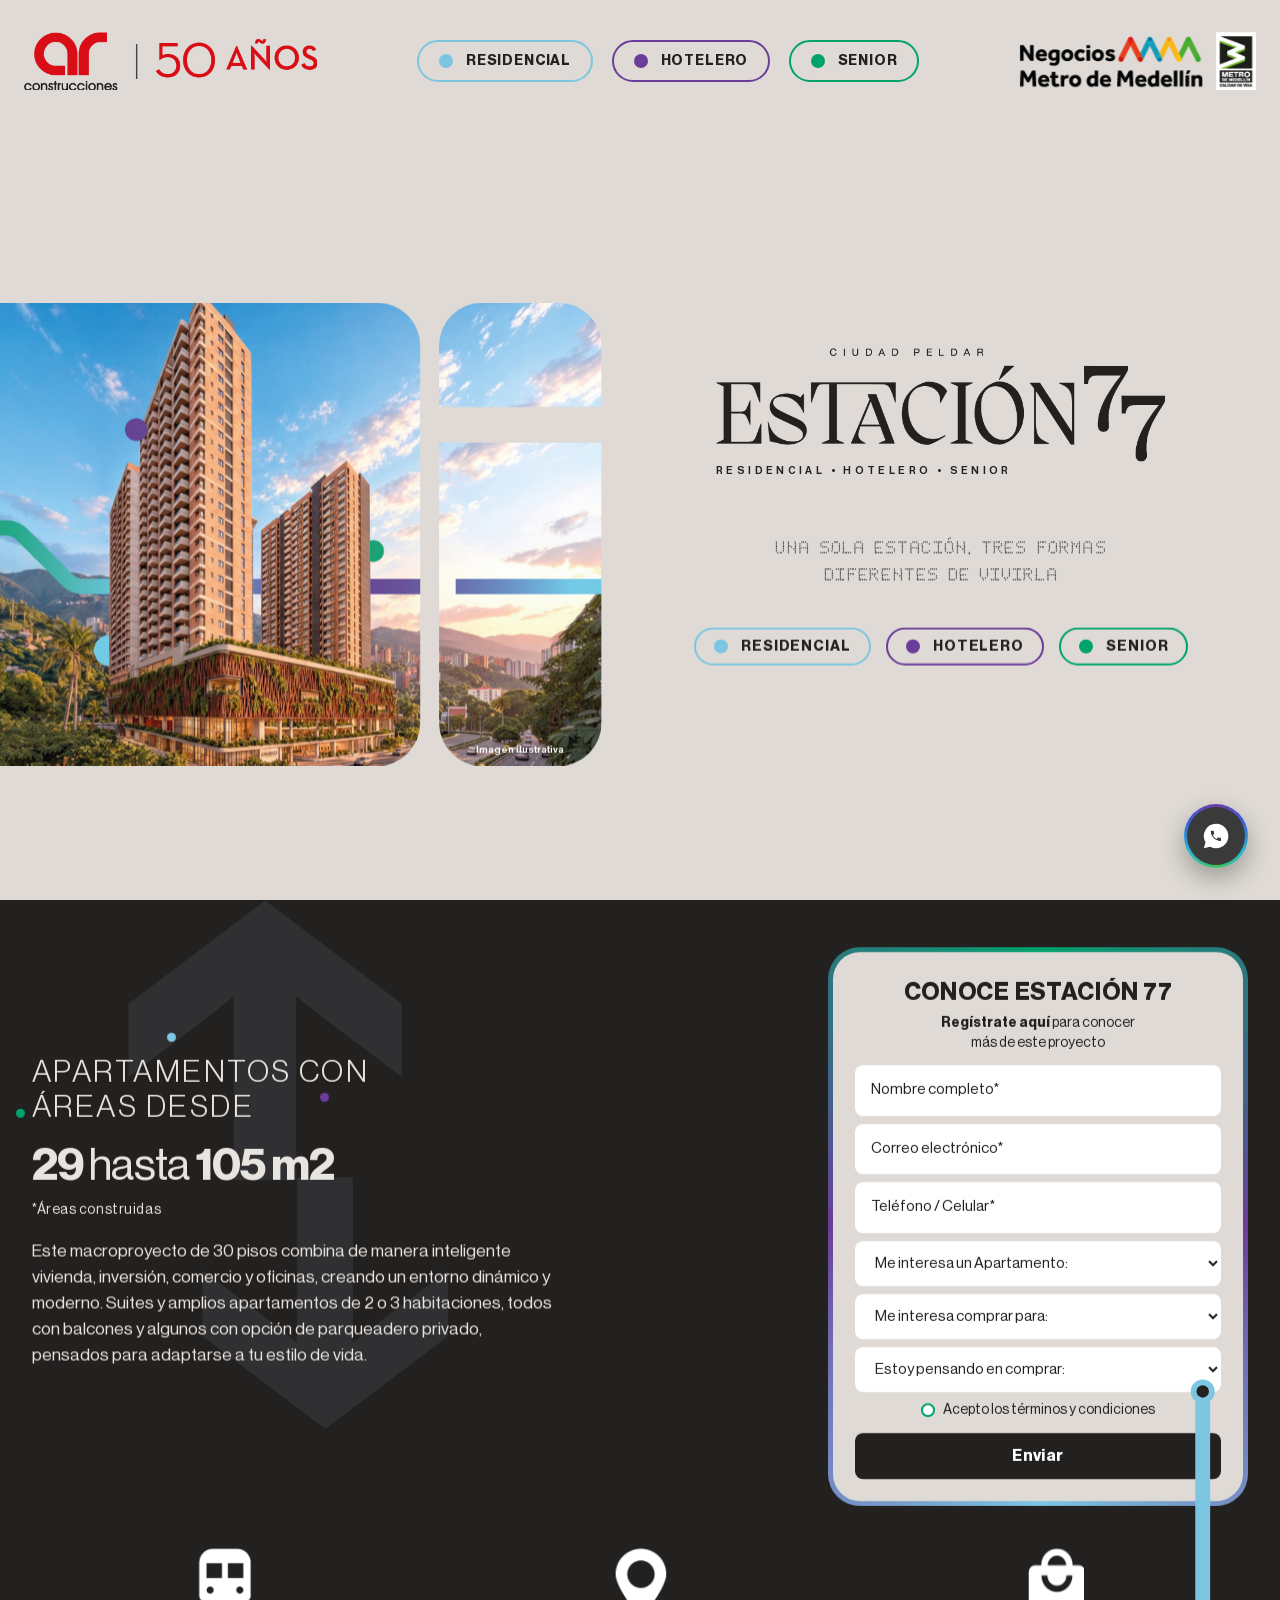
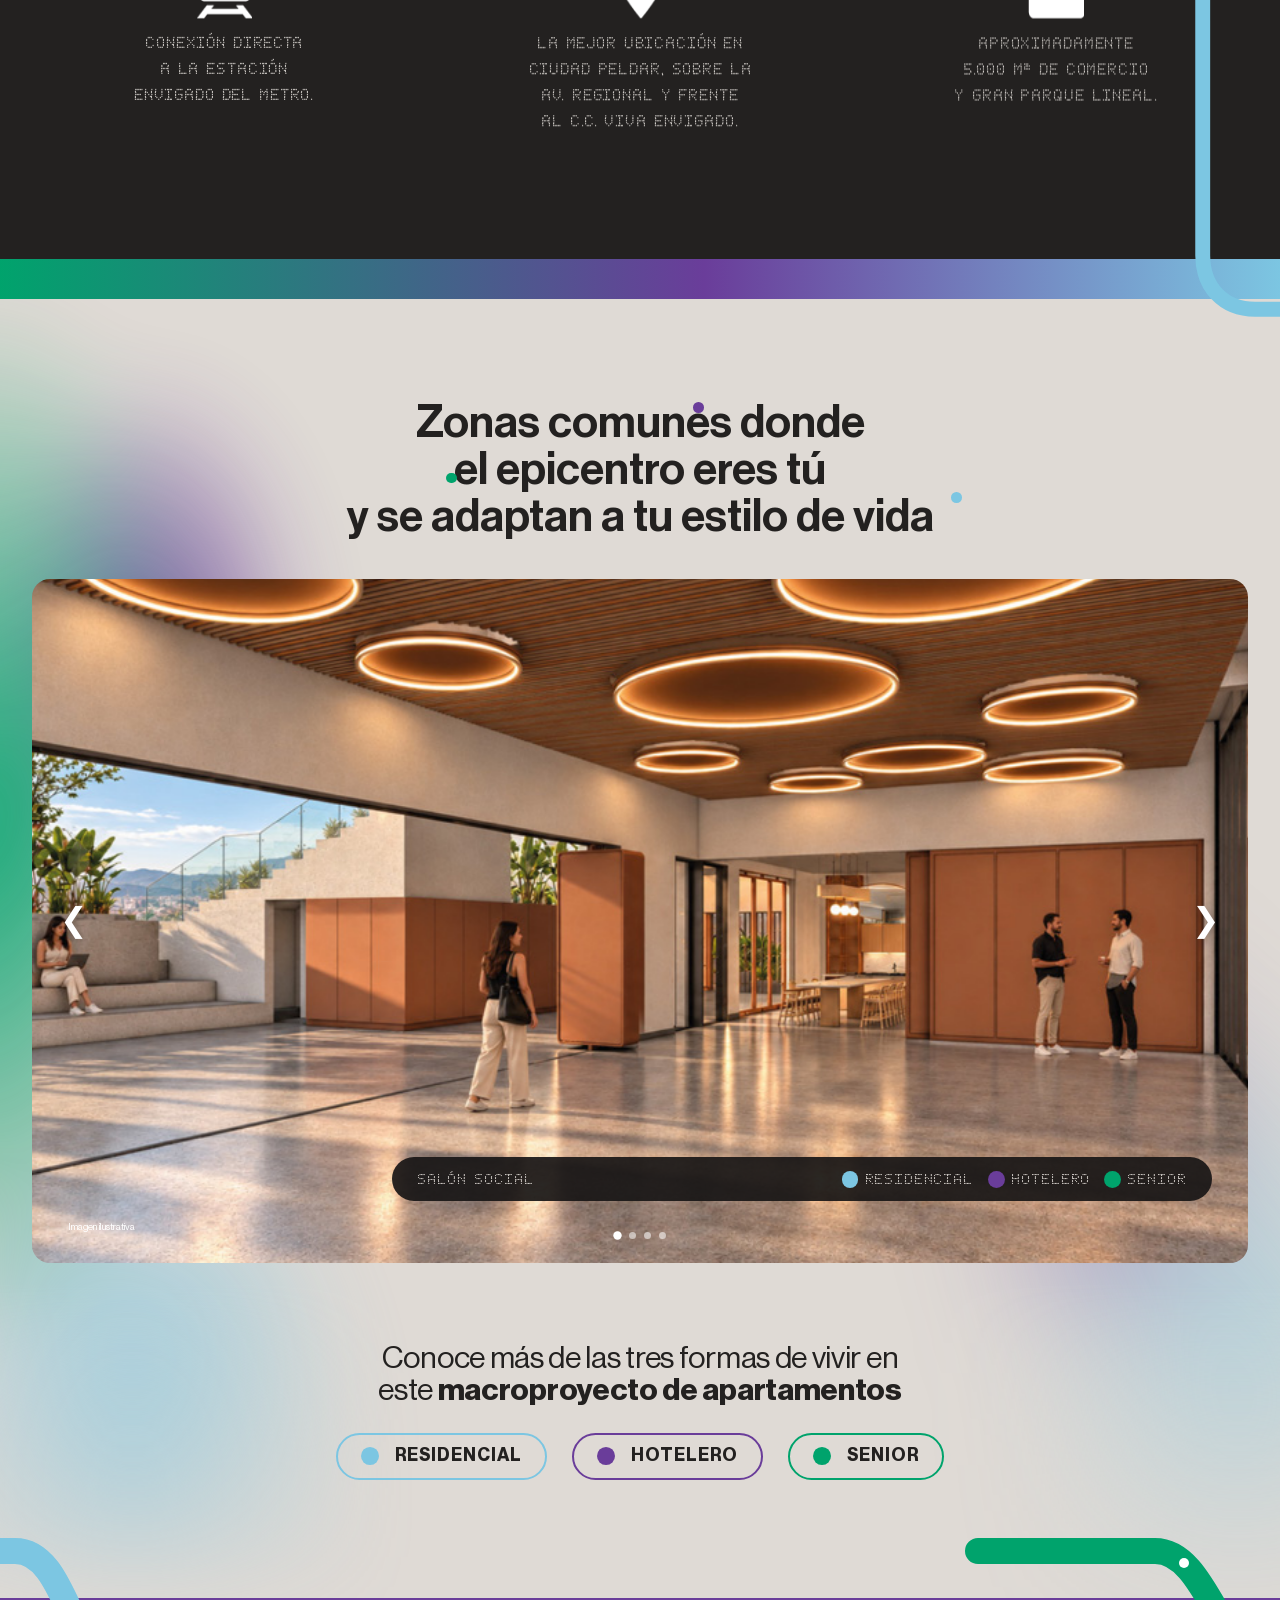
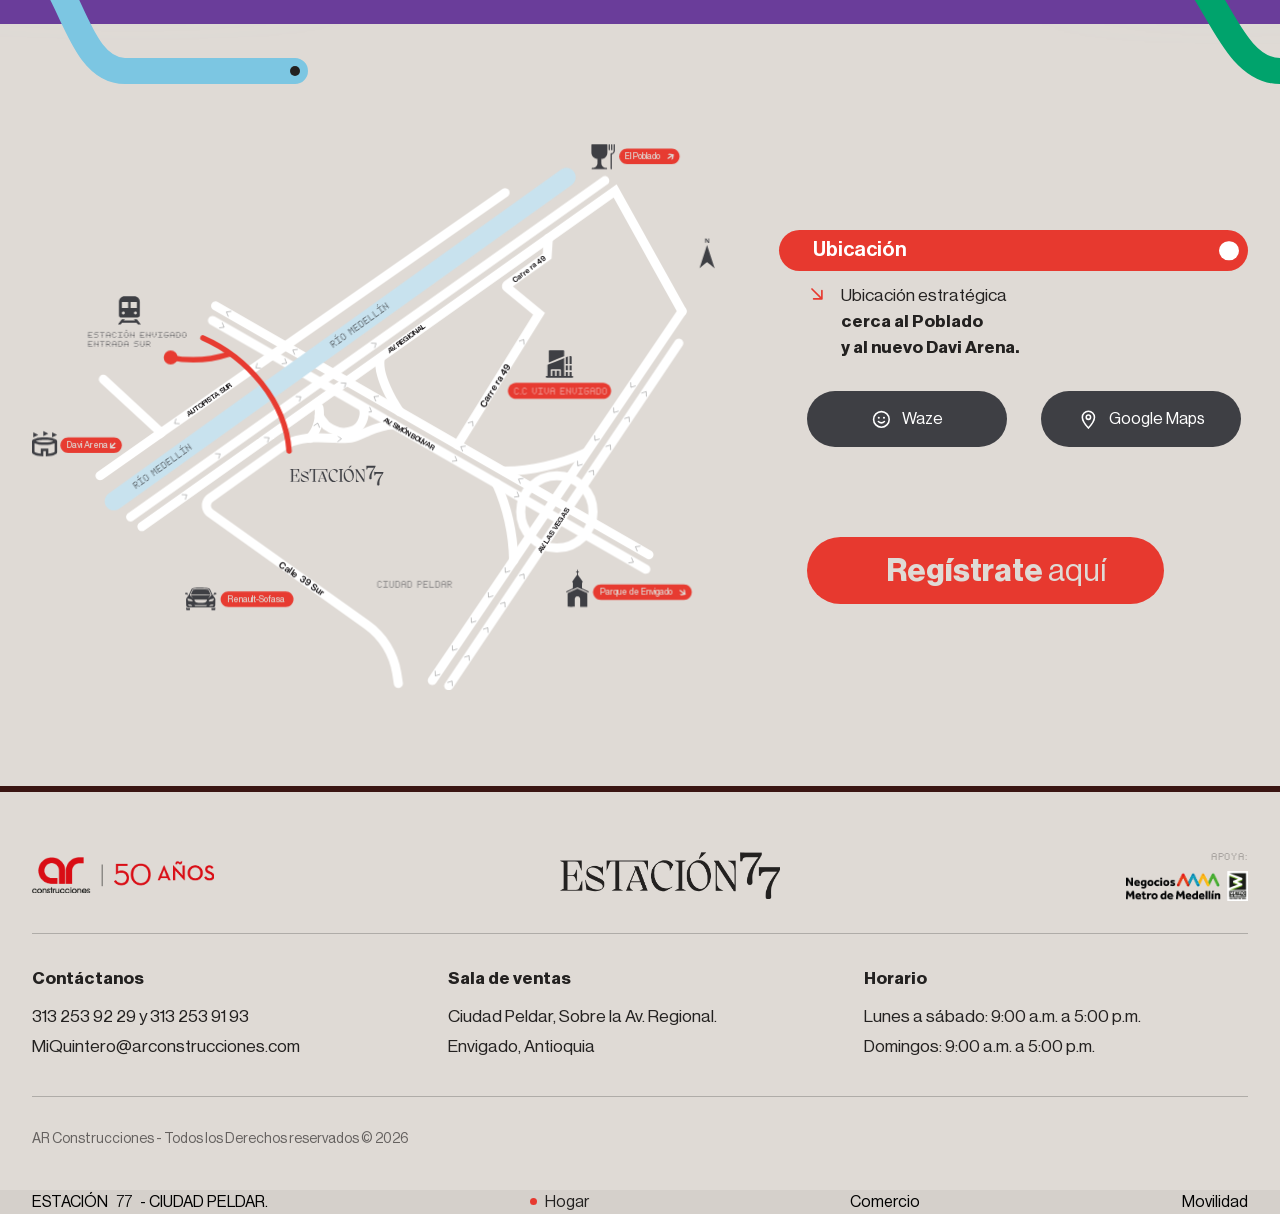
==== commit 049876c4: "se ajusta contenidos para pantallas de 13" ====
--- a/index.html
+++ b/index.html
@@ -275,9 +275,9 @@
             />
           </div>
           <div
-            class="grid grid-cols-1 md:grid-cols-12 items-center gap-x-16 gap-y-4 intro__row"
+            class="grid grid-cols-1 lg:grid-cols-12 items-center gap-x-8 lg:gap-x-12 gap-y-4 intro__row"
           >
-            <div class="col-span-1 md:col-span-8">
+            <div class="col-span-1 lg:col-span-7">
               <h3
                 class="intro__title"
                 data-reveal
@@ -311,7 +311,7 @@
                 parqueadero privado, pensados para adaptarse a tu estilo de vida.
               </p>
             </div>
-            <div class="col-span-1 md:col-span-4">
+            <div class="col-span-1 lg:col-span-5">
               <div
                 class="intro__content-form"
                 id="registro"
@@ -379,13 +379,15 @@
                         id="subscribe"
                         name="tyc"
                       />
-                      Acepto los
-                      <a
-                        class="intro__terms-link"
-                        href="#"
-                      >
-                        términos y condiciones
-                      </a>
+                      <span>
+                        Acepto los
+                        <a
+                          class="intro__terms-link"
+                          href="#"
+                        >
+                          términos y condiciones
+                        </a>
+                      </span>
                     </label>
 
                     <button
@@ -1037,7 +1039,7 @@
       </section>
 
       <section class="ubicacion">
-        <div class="container mx-auto py-24 px-6 md:px-8">
+        <div class="container mx-auto pt-8 md:pt-10 pb-24 px-6 md:px-8">
           <div
             class="grid grid-cols-1 md:grid-cols-12 gap-x-16 gap-y-12 items-center"
           >
--- a/css/main.css
+++ b/css/main.css
@@ -115,8 +115,8 @@
     height: 58px;
     width: auto;
 }
-/* Pills menu: only where it fits next to both logos (desktop). On smaller
-   screens the same three pills are shown in the hero. */
+/* Pills menu: only where it fits next to both logos (see the 1200px rule
+   below). On smaller screens the same three pills are shown in the hero. */
 .site-header__nav {
     display: none;
     align-items: center;
@@ -127,7 +127,9 @@
     font-size: clamp(13px, 1.1vw, 16px);
     padding: 0.85em 1.4em;
 }
-@media (min-width: 1024px) {
+/* From 1200px (13" laptops and up): below that the pills plus both logos
+   overflow and cut off the Metro logo; the hero shows the pills instead. */
+@media (min-width: 1200px) {
     .site-header__nav {
         display: flex;
     }
@@ -343,6 +345,18 @@
     opacity: 0;
     transform: translateY(18px);
     will-change: transform, opacity;
+}
+/* Desktop (incl. 13" laptops ~1200–1280px): the three pills stay on one
+   line, sized to the column so they fit. Phones/tablets may still wrap. */
+@media (min-width: 1024px) {
+    .hero-banner__modes {
+        flex-wrap: nowrap;
+        gap: clamp(10px, 1.2vw, 22px);
+    }
+    .hero-banner__modes .mode-pill {
+        flex: none;
+        font-size: clamp(13px, 1.12vw, 20px);
+    }
 }
 /* Shared pill: used in the header menu and the hero */
 .mode-pill {
@@ -392,12 +406,13 @@
 }
 .intro {
     background: var(--black-color);
+    /* Grows with its content: a fixed max-height cut off the features on
+       short laptop screens (e.g. 13" at 1260×700). */
     min-height: 100dvh;
-    max-height: 100dvh;
     display: flex;
     align-items: center;
     overflow: hidden;
-    padding: 20px 0;
+    padding: clamp(64px, 7vw, 110px) 0;
 }
 @media (max-width: 767px) {
     .intro {
@@ -516,10 +531,18 @@
     position: relative;
     isolation: isolate;
     overflow: hidden;
+    width: 100%;
+    max-width: 420px;
+    margin-inline: auto;
     padding: 5px;
     border-radius: 32px;
     color: var(--black-color);
     text-align: center;
+}
+@media (min-width: 1024px) {
+    .intro__content-form {
+        margin-right: 0;
+    }
 }
 .intro__content-form::before {
     content: "";
@@ -1181,7 +1204,7 @@
 .typology-modes {
     position: relative;
     z-index: 1;
-    padding-bottom: clamp(48px, 6vw, 96px);
+    padding-bottom: clamp(8px, 1vw, 16px);
 }
 .typology-modes__content {
     display: flex;
@@ -1875,7 +1898,7 @@
     }
 }
 
-/* Map entrance: quick, soft fades (~2s total). The Estación 77 logo appears first. */
+/* Map entrance: quick, soft fades (~1.2s total). The Estación 77 logo appears first. */
 .ubicacion__map.map-anim .map-logo,
 .ubicacion__map.map-anim .map-pop,
 .ubicacion__map.map-anim .map-fade {
@@ -1887,14 +1910,14 @@
     transform-origin: center;
 }
 .ubicacion__map.is-mapped .map-logo {
-    animation: map-logo-in 1s cubic-bezier(0.22, 1, 0.36, 1) both;
+    animation: map-logo-in 0.6s cubic-bezier(0.22, 1, 0.36, 1) both;
 }
 .ubicacion__map.is-mapped .map-fade {
-    animation: map-fade 0.8s ease-out both;
+    animation: map-fade 0.5s ease-out both;
     animation-delay: var(--d, 0s);
 }
 .ubicacion__map.is-mapped .map-pop {
-    animation: map-pop 0.7s cubic-bezier(0.22, 1, 0.36, 1) both;
+    animation: map-pop 0.45s cubic-bezier(0.22, 1, 0.36, 1) both;
     animation-delay: var(--d, 0s);
 }
 .ubicacion__map .map-route {
@@ -1902,7 +1925,7 @@
     stroke-dashoffset: var(--len);
 }
 .ubicacion__map.is-mapped .map-route {
-    animation: map-draw 1.4s cubic-bezier(0.45, 0, 0.2, 1) both;
+    animation: map-draw 0.9s cubic-bezier(0.45, 0, 0.2, 1) both;
     animation-delay: var(--d, 0s);
 }
 @keyframes map-logo-in {
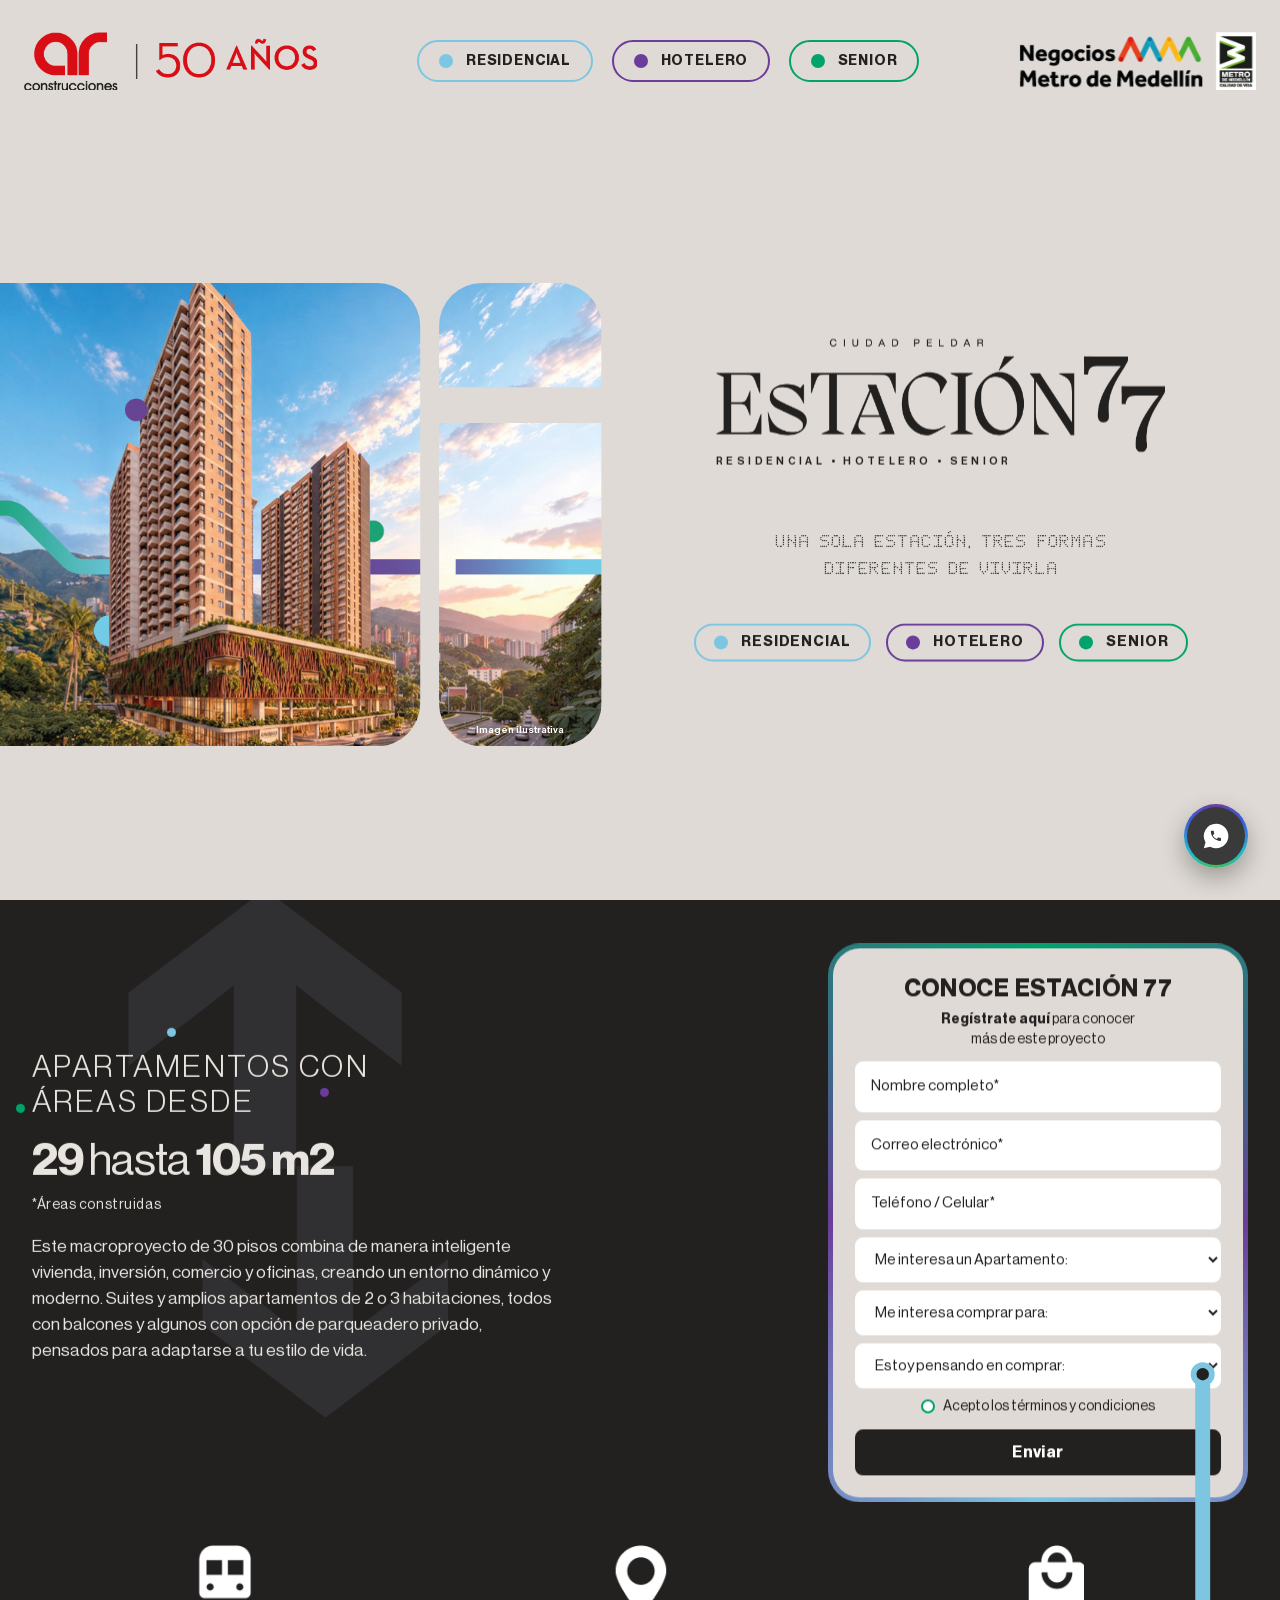
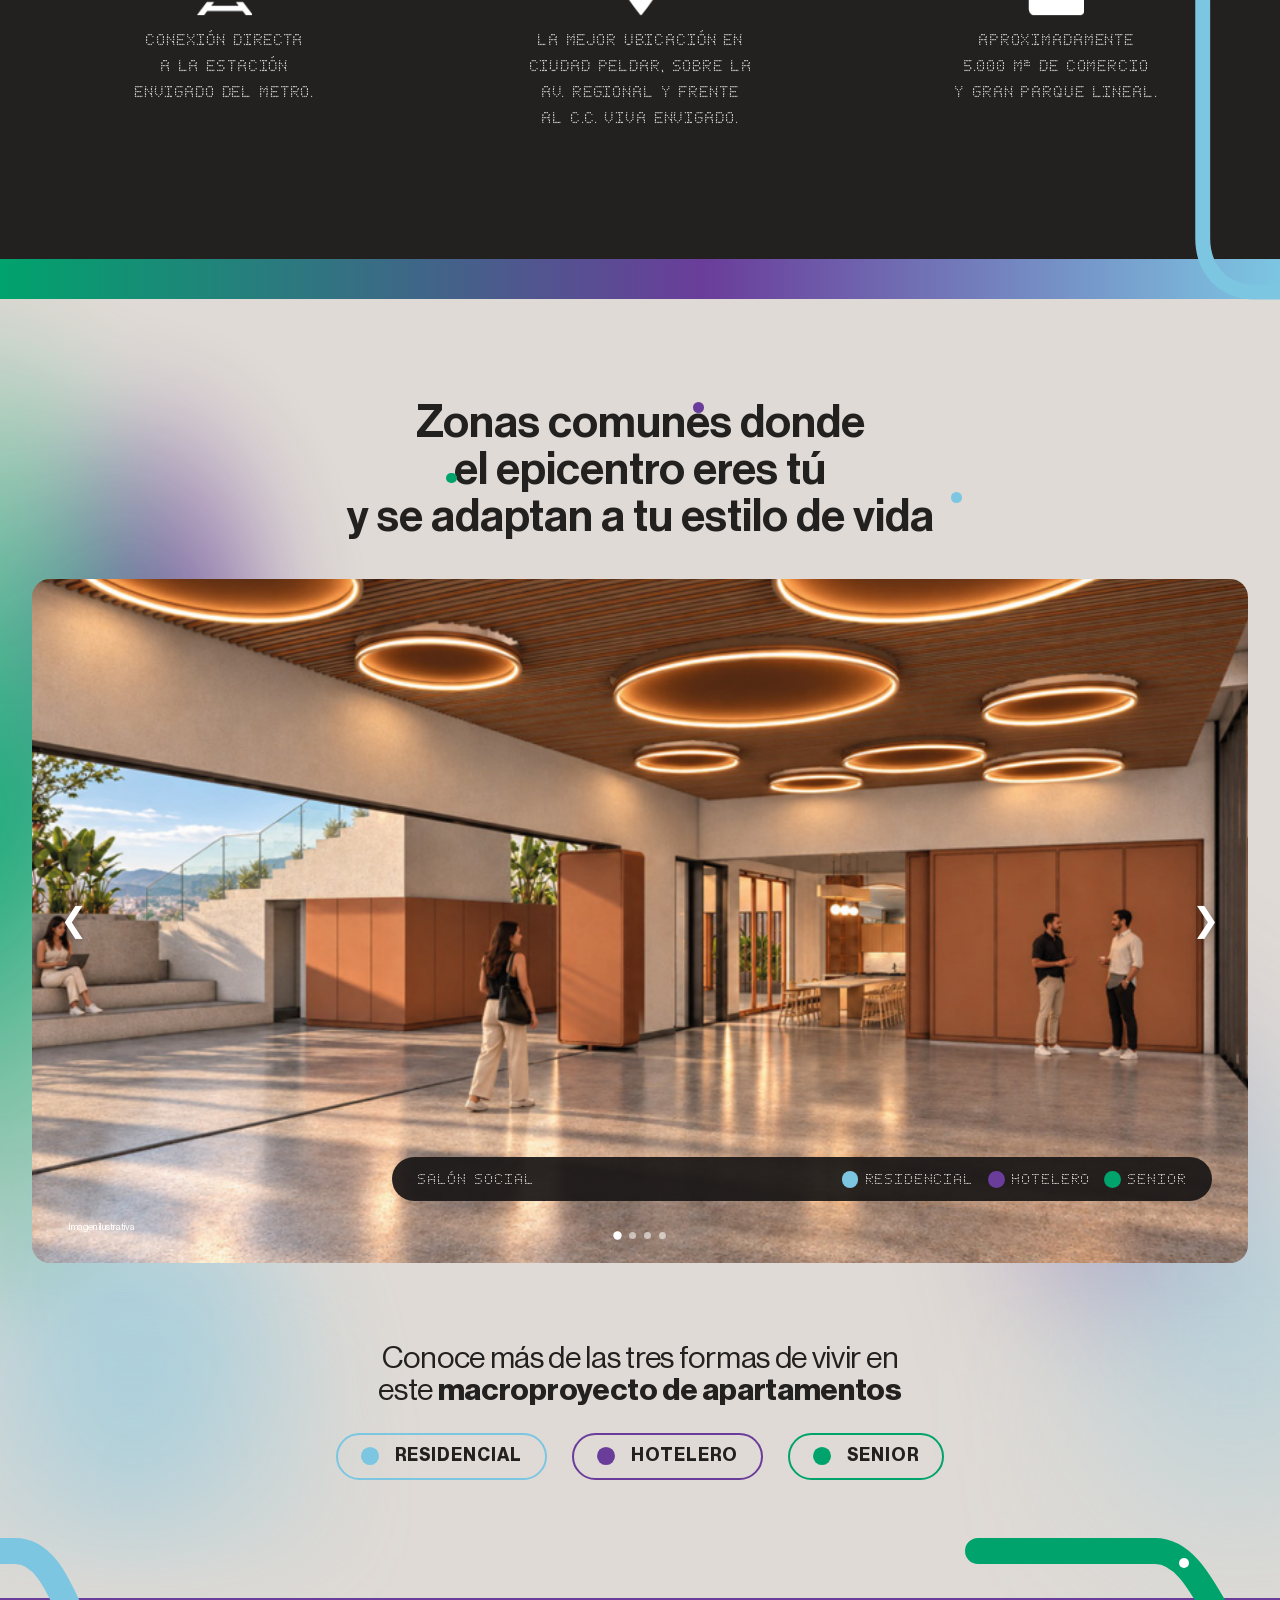
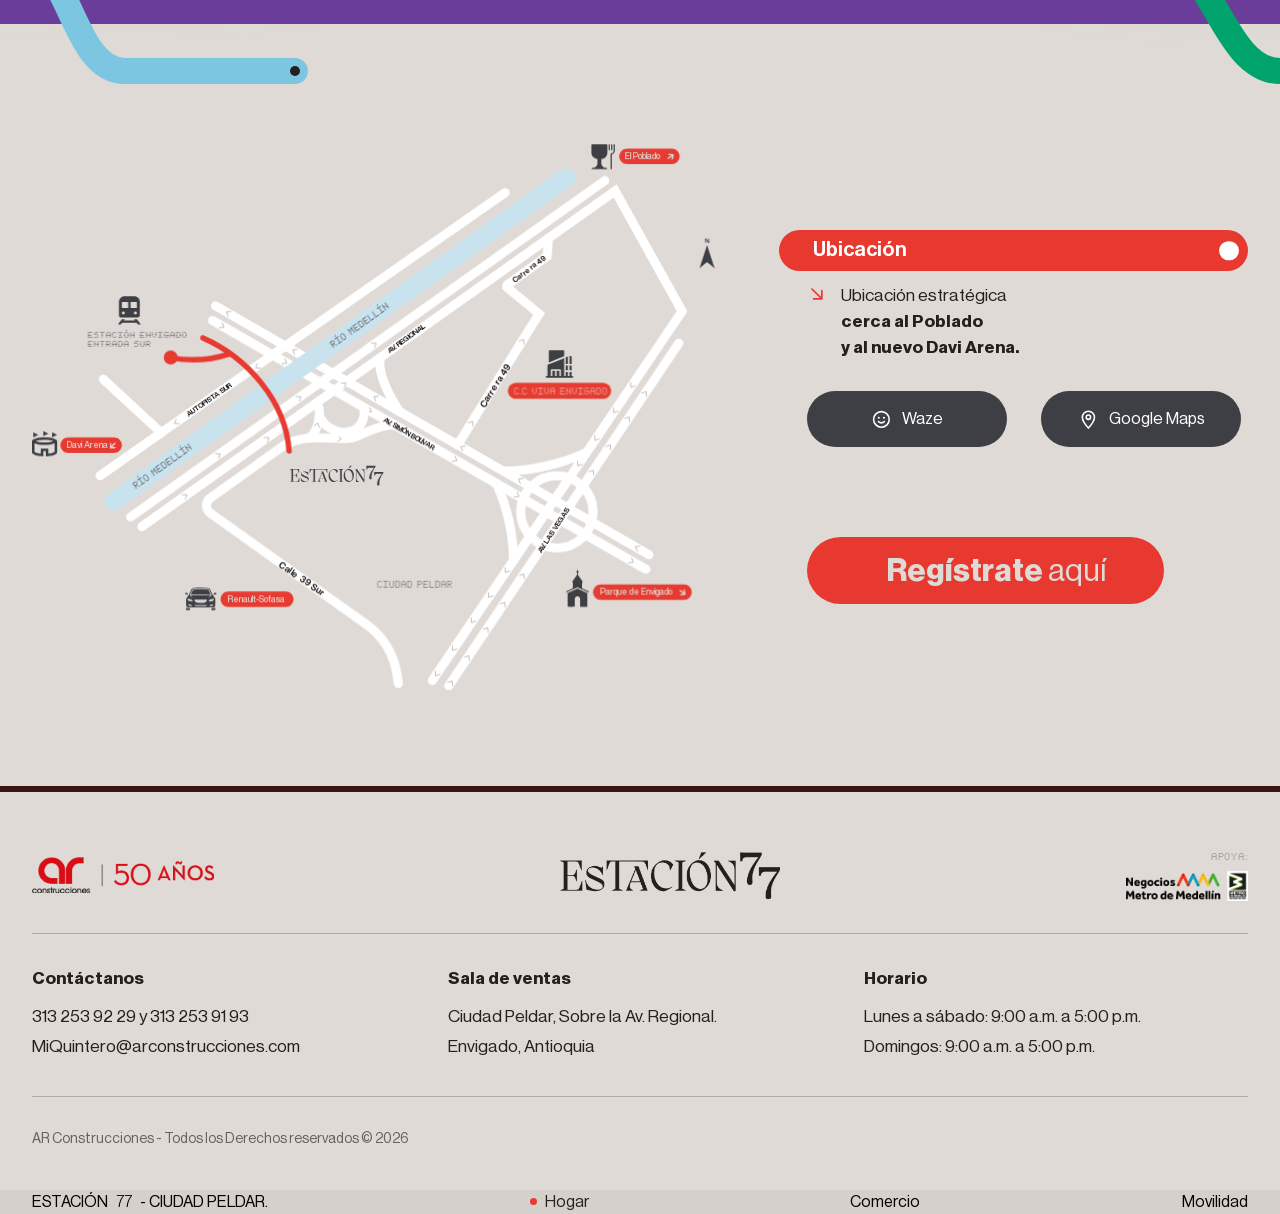
==== commit 549e6980: "inicio desarrollo landings internas" ====
--- a/index.html
+++ b/index.html
@@ -142,7 +142,7 @@
         >
           <a
             class="mode-pill mode-pill--residencial"
-            href="#residencial"
+            href="residencial.html"
           >
             <span class="mode-pill__dot"></span>
             Residencial
@@ -664,7 +664,7 @@
             >
               <a
                 class="mode-pill mode-pill--residencial"
-                href="#residencial"
+                href="residencial.html"
               >
                 <span class="mode-pill__dot"></span>
                 Residencial
--- a/css/main.css
+++ b/css/main.css
@@ -404,6 +404,223 @@
 a.mode-pill:focus-visible .mode-pill__dot {
     background: #fff;
 }
+/* Current page (e.g. Residencial on residencial.html): filled pill */
+.mode-pill.is-active,
+a.mode-pill.is-active:hover {
+    background: var(--mode-color);
+    color: var(--black-color);
+}
+.mode-pill.is-active .mode-pill__dot,
+a.mode-pill.is-active:hover .mode-pill__dot {
+    background: var(--black-color);
+}
+/* ===== Hero: Residencial (residencial.html) =====
+   Beige top fading into the Residencial light blue at the bottom.
+   Desktop: title + image on the left, claim + figures on the right. */
+.res-hero {
+    --res-blue: var(--metro-blue);
+    position: relative;
+    overflow: hidden;
+    padding: 150px 0 clamp(56px, 6vw, 96px);
+    background: linear-gradient(
+        to bottom,
+        var(--bg-primary) 0%,
+        var(--bg-primary) 50%,
+        #d3dee3 62%,
+        #8fcbe6 100%
+    );
+}
+@media (max-width: 640px) {
+    .res-hero {
+        padding-top: 96px;
+    }
+}
+.res-hero__inner {
+    display: grid;
+    grid-template-columns: minmax(0, 1fr);
+    grid-template-areas:
+        "title"
+        "tagline"
+        "media"
+        "stats";
+    row-gap: 28px;
+}
+@media (min-width: 1024px) {
+    .res-hero__inner {
+        grid-template-columns: minmax(0, 46fr) minmax(0, 54fr);
+        grid-template-areas:
+            "title tagline"
+            "media stats";
+        column-gap: clamp(40px, 5vw, 80px);
+        row-gap: clamp(32px, 4vw, 56px);
+        align-items: center;
+    }
+}
+
+.res-hero__title {
+    grid-area: title;
+    display: flex;
+    align-items: center;
+    gap: clamp(20px, 2.5vw, 36px);
+    margin: 0;
+    font-size: clamp(24px, 2.4vw, 38px);
+    font-weight: 700;
+    letter-spacing: 0.08em;
+    line-height: 1;
+    text-transform: uppercase;
+    color: var(--black-color);
+    animation: res-hero-in 0.6s cubic-bezier(0.22, 1, 0.36, 1) 0.05s both;
+}
+.res-hero__title-dot {
+    flex: none;
+    width: 1.1em;
+    height: 1.1em;
+    border-radius: 50%;
+    background: var(--res-blue);
+}
+
+.res-hero__tagline {
+    grid-area: tagline;
+    animation: res-hero-in 0.6s cubic-bezier(0.22, 1, 0.36, 1) 0.15s both;
+}
+@media (min-width: 1024px) {
+    .res-hero__tagline {
+        padding-left: clamp(0px, 3vw, 48px);
+    }
+}
+.res-hero__claim {
+    margin: 0;
+    font-size: var(--fs-subtitle);
+    font-weight: 300;
+    line-height: 1.1;
+    color: var(--black-color);
+}
+.res-hero__sub {
+    margin: 10px 0 0;
+    font-size: var(--fs-small);
+    font-weight: 500;
+    color: var(--black-color);
+}
+
+/* Image split into a thin top strip and the main panel, like a window */
+.res-hero__media {
+    grid-area: media;
+    position: relative;
+    margin: 0;
+    border-radius: clamp(16px, 2vw, 28px);
+    overflow: hidden;
+    aspect-ratio: 16 / 11;
+    -webkit-mask-image: linear-gradient(
+        to bottom,
+        #000 0 25%,
+        transparent 25% 28.5%,
+        #000 28.5%
+    );
+    mask-image: linear-gradient(to bottom, #000 0 25%, transparent 25% 28.5%, #000 28.5%);
+    /* Entrance, mouse tilt and scroll parallax come from js/hero-window.js
+       (same effect as the home hero image); it starts hidden to avoid a flash. */
+    opacity: 0;
+    transform: translateY(30px) scale(0.94);
+    transform-style: preserve-3d;
+    will-change: transform, opacity;
+}
+.res-hero__media img {
+    display: block;
+    width: 100%;
+    height: 100%;
+    object-fit: cover;
+    /* Overscan so the mouse pan never reveals the image edge */
+    transform: scale(1.1);
+    will-change: transform;
+}
+.res-hero__caption {
+    position: absolute;
+    right: 5%;
+    bottom: 4%;
+    color: #fff;
+    font-size: 10px;
+}
+
+/* Figures: "Apartamentos desde 69.5 hasta 105 m2" with light blue dots */
+.res-hero__stats {
+    grid-area: stats;
+    position: relative;
+    justify-self: center;
+    text-align: center;
+    color: var(--black-color);
+    animation: res-hero-in 0.6s cubic-bezier(0.22, 1, 0.36, 1) 0.3s both;
+}
+.res-hero__stats-label {
+    margin: 0;
+    font-size: var(--fs-subtitle);
+    font-weight: 300;
+    letter-spacing: 0.02em;
+    line-height: 1.1;
+    text-transform: uppercase;
+}
+.res-hero__stats-range {
+    display: flex;
+    align-items: baseline;
+    justify-content: center;
+    gap: 0.3em;
+    margin: 4px 0 0;
+    font-size: clamp(44px, 5vw, 76px);
+    line-height: 1;
+    letter-spacing: -0.02em;
+}
+.res-hero__stats-range strong {
+    font-weight: 400;
+}
+.res-hero__stats-range span {
+    font-size: 0.4em;
+    font-weight: 400;
+    letter-spacing: 0.02em;
+    text-transform: uppercase;
+}
+.res-hero__stats-note {
+    margin: 14px 0 0;
+    font-size: var(--fs-small);
+    letter-spacing: 0.12em;
+}
+.res-hero__dot {
+    position: absolute;
+    z-index: -1;
+    width: clamp(22px, 2.4vw, 34px);
+    height: clamp(22px, 2.4vw, 34px);
+    border-radius: 50%;
+    background: var(--res-blue);
+    opacity: 0.9;
+}
+.res-hero__dot--1 {
+    top: -0.5em;
+    left: 38%;
+}
+.res-hero__dot--2 {
+    top: 0;
+    right: -0.6em;
+}
+.res-hero__dot--3 {
+    top: 48%;
+    left: -0.7em;
+}
+@keyframes res-hero-in {
+    from {
+        opacity: 0;
+        transform: translateY(18px);
+    }
+    to {
+        opacity: 1;
+        transform: none;
+    }
+}
+@media (prefers-reduced-motion: reduce) {
+    .res-hero__title,
+    .res-hero__tagline,
+    .res-hero__stats {
+        animation: none;
+    }
+}
+
 .intro {
     background: var(--black-color);
     /* Grows with its content: a fixed max-height cut off the features on
@@ -1642,6 +1859,9 @@
     aspect-ratio: 16 / 9;
     background: rgba(35, 33, 32, 0.06);
 }
+.typology-360[hidden] {
+    display: none;
+}
 .typology-360__frame {
     display: block;
     width: 100%;
@@ -1675,6 +1895,264 @@
     .typology-tabs__label {
         font-size: 13px;
         bottom: 28px;
+    }
+}
+
+/* ===== Tipos de apartamentos (residencial.html) =====
+   Metro track with one stretch per type: the active stretch turns light
+   blue. The track runs edge to edge; its ends curve off-screen. */
+.tipos {
+    --track: #2f2d2c;
+    --track-w: 10px;
+    --track-y: 43px; /* line center inside the 72px-tall track */
+    position: relative;
+    background: var(--bg-primary);
+    padding: clamp(56px, 6vw, 96px) 0 clamp(56px, 6vw, 96px);
+    overflow-x: clip;
+}
+.tipos__title {
+    display: table;
+    margin: 0 auto;
+    font-size: var(--fs-title);
+    font-weight: 500;
+    line-height: 1.05;
+    letter-spacing: -0.01em;
+    text-align: center;
+    text-transform: uppercase;
+    color: var(--black-color);
+}
+.tipos__word {
+    position: relative;
+}
+.tipos__word::before {
+    content: "";
+    position: absolute;
+    width: 0.22em;
+    height: 0.22em;
+    max-width: 11px;
+    max-height: 11px;
+    border-radius: 50%;
+    background: var(--metro-blue);
+}
+.tipos__word--dot-tl::before {
+    top: 0.02em;
+    left: -0.12em;
+}
+.tipos__word--dot-br::before {
+    bottom: 0.08em;
+    right: -0.2em;
+}
+.tipos__word--dot-bl::before {
+    bottom: 0.06em;
+    left: -0.22em;
+}
+
+.tipos__tabs {
+    margin-top: clamp(28px, 3vw, 44px);
+}
+.tipos__track {
+    display: grid;
+    grid-template-columns: minmax(24px, 1fr) minmax(0, 1100px) minmax(24px, 1fr);
+    height: 72px;
+}
+.tipos__end {
+    position: relative;
+}
+.tipos__end svg {
+    position: absolute;
+    top: 0;
+    width: 60px;
+    height: 72px;
+    overflow: visible;
+}
+.tipos__end path {
+    fill: none;
+    stroke: var(--track);
+    stroke-width: var(--track-w);
+    stroke-linecap: round;
+    vector-effect: non-scaling-stroke;
+}
+.tipos__end--left svg {
+    left: 0;
+}
+.tipos__end--right svg {
+    right: 0;
+}
+/* Straight part of each end, joining the curve to the stops */
+.tipos__end::after {
+    content: "";
+    position: absolute;
+    top: calc(var(--track-y) - var(--track-w) / 2);
+    height: var(--track-w);
+    background: var(--track);
+}
+.tipos__end--left::after {
+    left: 58px;
+    right: 0;
+}
+.tipos__end--right::after {
+    left: 0;
+    right: 58px;
+}
+@media (max-width: 767px) {
+    .tipos__end svg {
+        width: 24px;
+    }
+    .tipos__end--left::after {
+        left: 22px;
+    }
+    .tipos__end--right::after {
+        right: 22px;
+    }
+}
+
+.tipos__stops {
+    display: grid;
+    grid-template-columns: repeat(3, 1fr);
+}
+.tipos__stop {
+    position: relative;
+    display: flex;
+    flex-direction: column;
+    align-items: center;
+    padding: 0;
+    border: none;
+    background: none;
+    cursor: pointer;
+    font-family: var(--font-principal);
+}
+.tipos__label {
+    height: 24px;
+    line-height: 24px;
+    font-size: 12px;
+    font-weight: 500;
+    letter-spacing: 0.06em;
+    text-transform: uppercase;
+    color: var(--black-color);
+    white-space: nowrap;
+}
+.tipos__bar {
+    display: block;
+    width: 100%;
+    height: var(--track-w);
+    margin-top: calc(var(--track-y) - 24px - var(--track-w) / 2);
+    background: var(--track);
+    transition: background-color 0.35s ease;
+}
+.tipos__stop:hover .tipos__bar {
+    background: #55524f;
+}
+.tipos__stop.is-active .tipos__bar {
+    background: var(--metro-blue);
+}
+.tipos__stop:focus-visible {
+    outline: 2px solid var(--metro-blue);
+    outline-offset: 4px;
+    border-radius: 6px;
+}
+/* Station dots at each boundary (left of every stop, right of the last) */
+.tipos__stop::before,
+.tipos__stop:last-child::after {
+    content: "";
+    position: absolute;
+    z-index: 1;
+    top: var(--track-y);
+    width: 14px;
+    height: 14px;
+    border: 3px solid var(--track);
+    border-radius: 50%;
+    background: #fff;
+    box-sizing: border-box;
+    transform: translate(-50%, -50%);
+}
+.tipos__stop::before {
+    left: 0;
+}
+.tipos__stop:last-child::after {
+    left: 100%;
+}
+
+/* Plans + arrows */
+/* Arrows sit in the side columns; typology-tabs.js sets --arrow-top to the
+   middle of the active plans so they don't align with the specs below. */
+.tipos__stage {
+    position: relative;
+    display: grid;
+    grid-template-columns: 48px minmax(0, 1fr) 48px;
+    column-gap: clamp(8px, 2vw, 32px);
+    margin-top: clamp(32px, 4vw, 56px);
+}
+.tipos__arrow {
+    position: absolute;
+    top: var(--arrow-top, 30%);
+    z-index: 2;
+    width: 48px;
+    height: 48px;
+    border: none;
+    background: none;
+    color: var(--black-color);
+    font-size: clamp(28px, 2.6vw, 40px);
+    cursor: pointer;
+    transform: translateY(-50%);
+    transition: transform 0.2s ease, opacity 0.2s ease;
+}
+.tipos__arrow--prev {
+    left: 0;
+}
+.tipos__arrow--next {
+    right: 0;
+}
+.tipos__arrow:hover {
+    opacity: 0.7;
+}
+.tipos__arrow--prev:hover {
+    transform: translateY(-50%) translateX(-3px);
+}
+.tipos__arrow--next:hover {
+    transform: translateY(-50%) translateX(3px);
+}
+.tipos .typology-tabs__panels {
+    grid-column: 2;
+    margin-top: 0;
+}
+/* Building plan narrower than the apartment plan, as in the design */
+@media (min-width: 1024px) {
+    .tipos .typology-detail > .grid {
+        grid-template-columns: 2fr 3fr;
+        gap: clamp(24px, 3vw, 48px);
+    }
+}
+.tipos .typology-detail__floorplan {
+    border-radius: 0;
+}
+.tipos .typology-specs {
+    max-width: 900px;
+    margin: clamp(40px, 5vw, 72px) auto 0;
+}
+.tipos .typology-specs__label {
+    color: var(--black-color);
+    font-weight: 600;
+    text-transform: none;
+    letter-spacing: 0.01em;
+}
+.tipos .typology-specs__item:not(:first-child) {
+    border-left-color: rgba(35, 33, 32, 0.5);
+}
+.tipos .typology-specs__value {
+    color: rgba(35, 33, 32, 0.55);
+}
+@media (max-width: 640px) {
+    .tipos__label {
+        font-size: 10px;
+        letter-spacing: 0.04em;
+    }
+    .tipos__stage {
+        grid-template-columns: 32px minmax(0, 1fr) 32px;
+        column-gap: 4px;
+    }
+    .tipos__arrow {
+        width: 32px;
+        height: 32px;
     }
 }
 
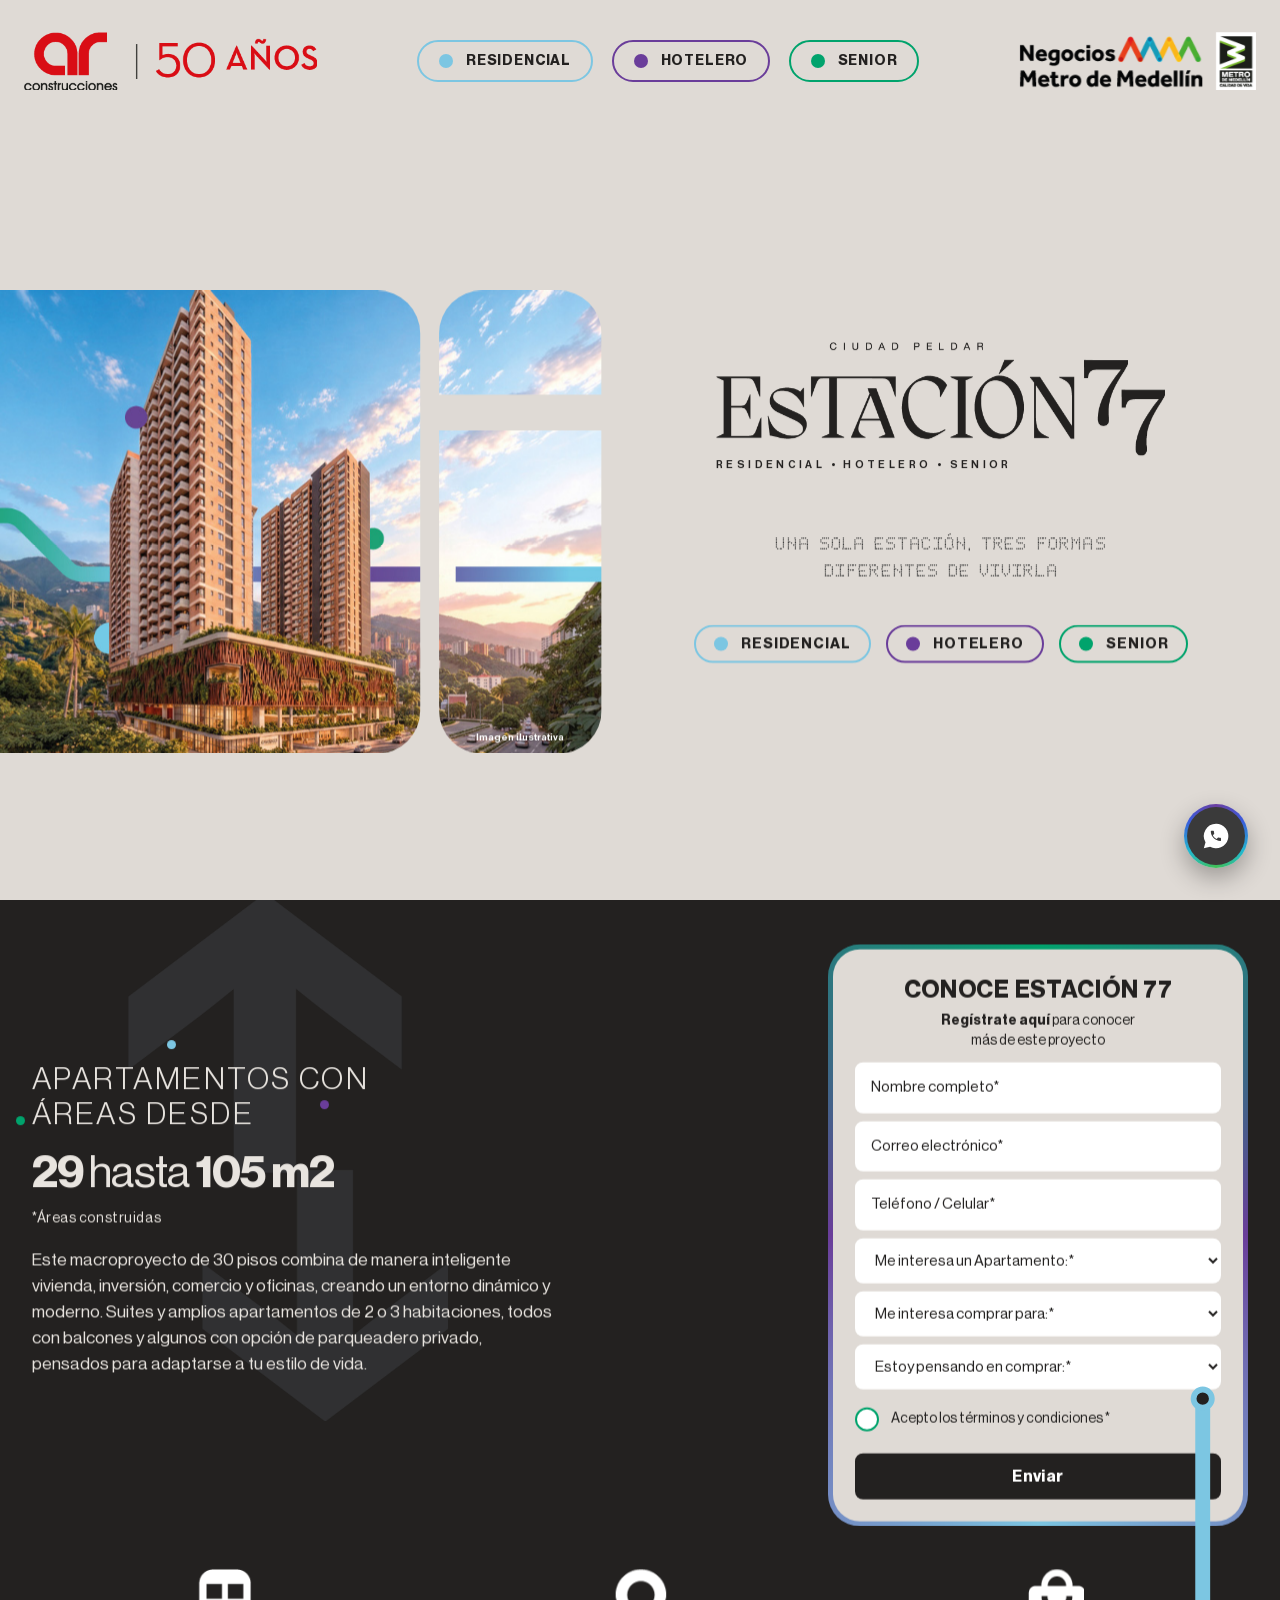
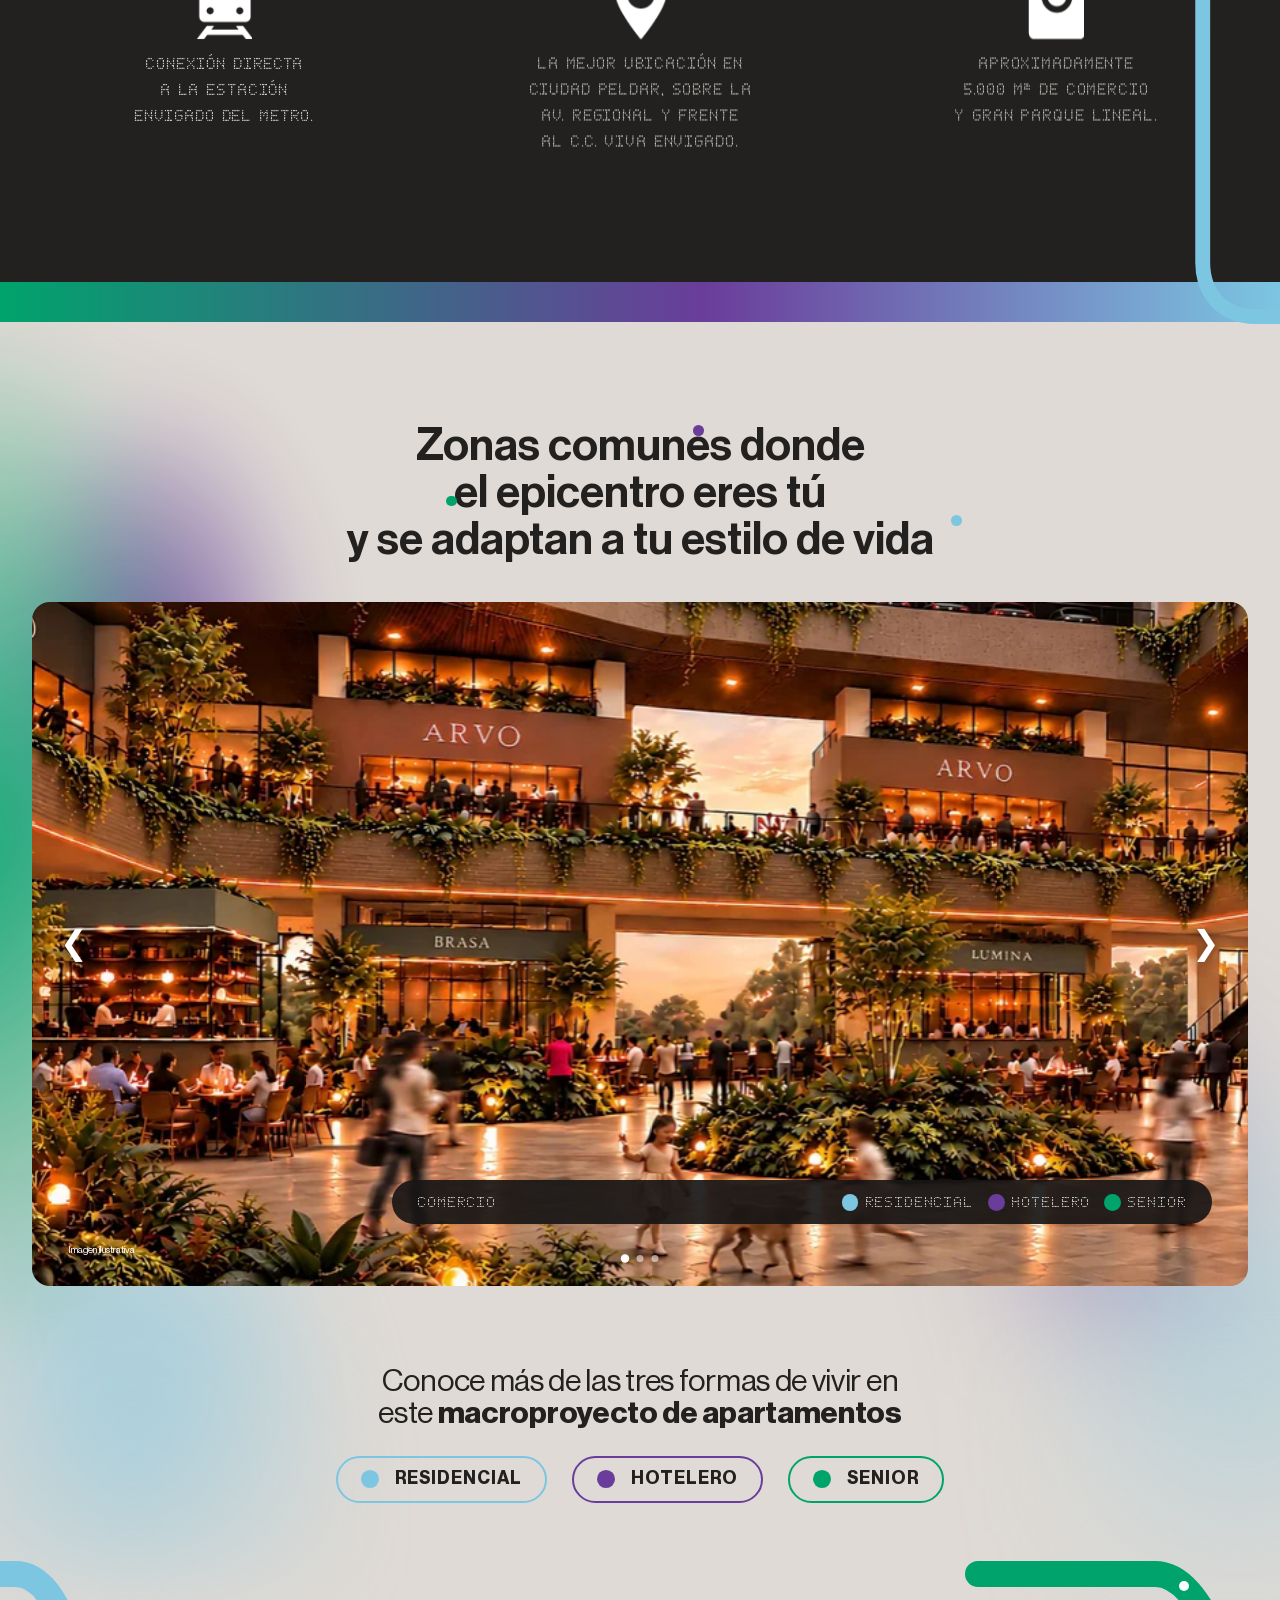
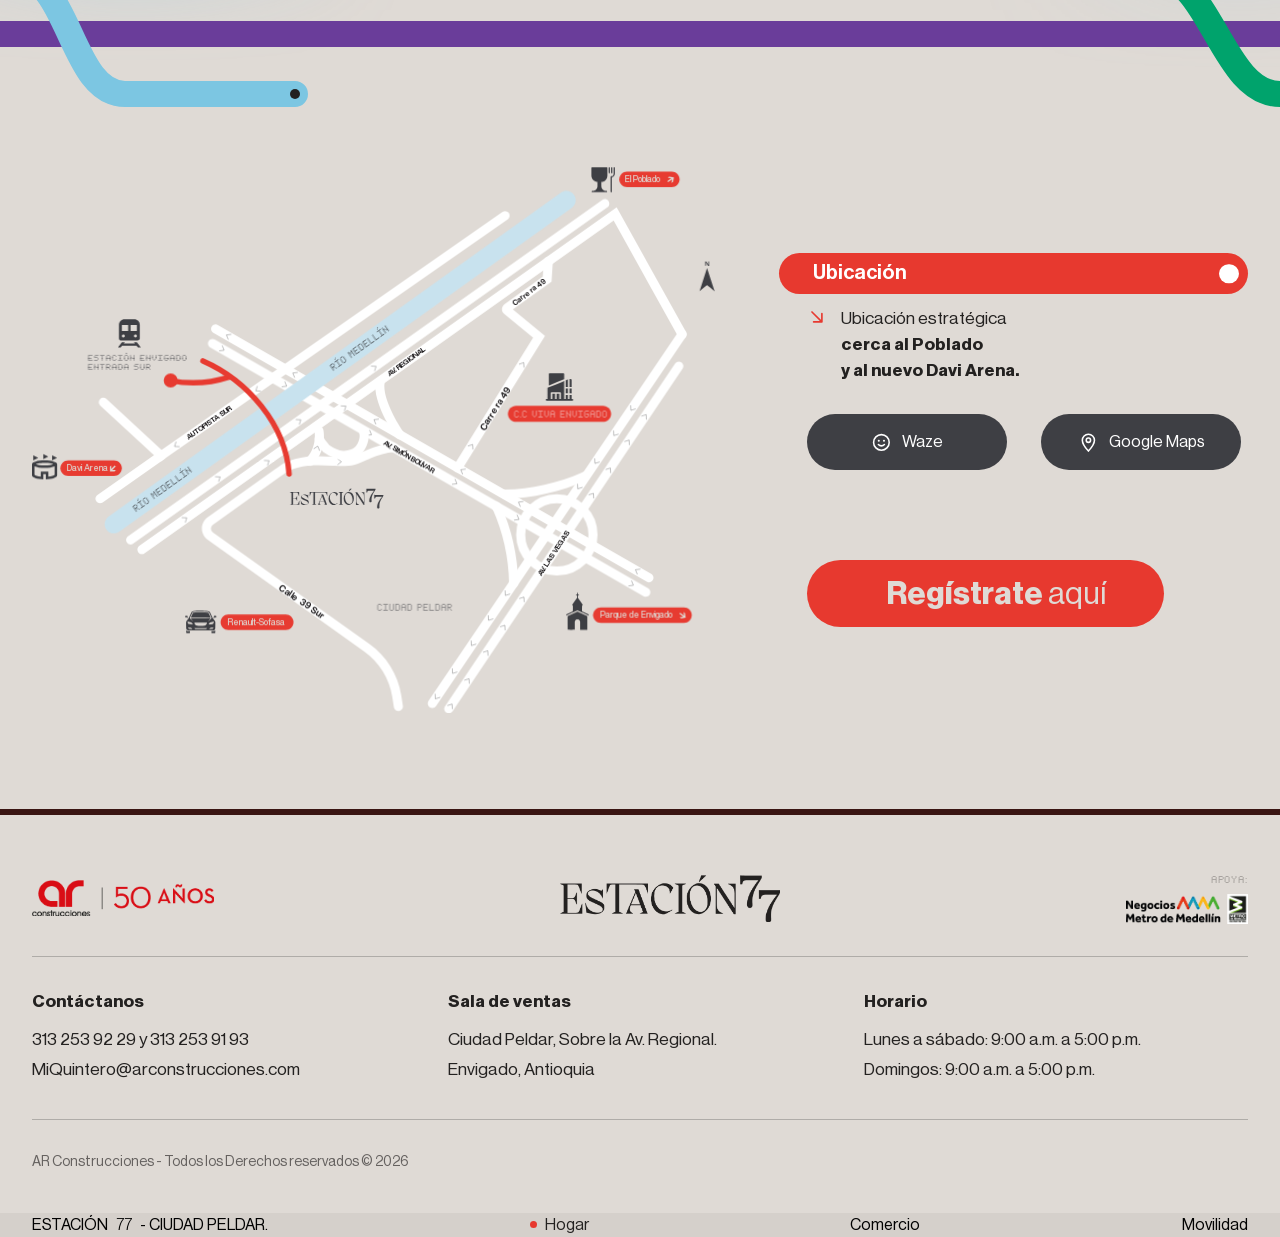
==== commit d5bf1b33: "inicio ajuste galeria y tipologias" ====
--- a/index.html
+++ b/index.html
@@ -131,11 +131,17 @@
       <div
         class="container site-header__inner mx-auto flex items-center justify-between"
       >
-        <img
-          class="site-header__logo site-header__logo--ar"
-          src="./img/logo-ar-construcciones-50.png"
-          alt="AR Construcciones - 50 años"
-        />
+        <a
+          class="site-header__home"
+          href="index.html"
+          aria-label="Ir al inicio - AR Construcciones 50 años"
+        >
+          <img
+            class="site-header__logo site-header__logo--ar"
+            src="./img/logo-ar-construcciones-50.png"
+            alt="AR Construcciones - 50 años"
+          />
+        </a>
         <nav
           class="site-header__nav"
           aria-label="Menú principal"
@@ -149,14 +155,14 @@
           </a>
           <a
             class="mode-pill mode-pill--hotelero"
-            href="#hotelero"
+            href="hotelero.html"
           >
             <span class="mode-pill__dot"></span>
             Hotelero
           </a>
           <a
             class="mode-pill mode-pill--senior"
-            href="#senior"
+            href="senior.html"
           >
             <span class="mode-pill__dot"></span>
             Senior
@@ -246,23 +252,34 @@
                 diferentes de vivirla
               </span>
             </h2>
-            <ul
+            <!-- Links to each living-mode landing (entrance animated by hero-parallax.js via data-hero-cta) -->
+            <nav
               class="hero-banner__modes"
               data-hero-cta
+              aria-label="Formas de vivir"
             >
-              <li class="mode-pill mode-pill--residencial">
+              <a
+                class="mode-pill mode-pill--residencial"
+                href="residencial.html"
+              >
                 <span class="mode-pill__dot"></span>
                 Residencial
-              </li>
-              <li class="mode-pill mode-pill--hotelero">
+              </a>
+              <a
+                class="mode-pill mode-pill--hotelero"
+                href="hotelero.html"
+              >
                 <span class="mode-pill__dot"></span>
                 Hotelero
-              </li>
-              <li class="mode-pill mode-pill--senior">
+              </a>
+              <a
+                class="mode-pill mode-pill--senior"
+                href="senior.html"
+              >
                 <span class="mode-pill__dot"></span>
                 Senior
-              </li>
-            </ul>
+              </a>
+            </nav>
           </div>
         </div>
       </section>
@@ -332,6 +349,8 @@
                       type="text"
                       id="nombre"
                       name="nombre"
+                      required
+                      autocomplete="name"
                       placeholder="Nombre completo*"
                       aria-label="Nombre completo"
                     />
@@ -341,6 +360,8 @@
                       type="email"
                       id="email"
                       name="email"
+                      required
+                      autocomplete="email"
                       placeholder="Correo electrónico*"
                       aria-label="Correo electrónico"
                     />
@@ -350,27 +371,82 @@
                       type="tel"
                       id="telefono"
                       name="telefono"
+                      required
+                      autocomplete="tel"
+                      inputmode="tel"
+                      pattern="[0-9 +()-]{7,}"
+                      title="Escribe un número de teléfono válido"
                       placeholder="Teléfono / Celular*"
                       aria-label="Teléfono o celular"
                     />
 
                     <select
                       class="intro__field"
+                      id="apartamento"
+                      name="apartamento"
                       aria-label="Me interesa un apartamento"
+                      required
                     >
-                      <option value="">Me interesa un Apartamento:</option>
+                      <option
+                        value=""
+                        disabled
+                        selected
+                      >
+                        Me interesa un Apartamento:*
+                      </option>
+                      <optgroup label="RESIDENCIAL DE 69.5 m² A 105 m²">
+                        <option value="Residencial de 69.5 m2">Residencial de 69.5 m²</option>
+                        <option value="Residencial de 72.5 m2">Residencial de 72.5 m²</option>
+                        <option value="Residencial de 91 m2">Residencial de 91 m²</option>
+                        <option value="Residencial de 105 m2">Residencial de 105 m²</option>
+                      </optgroup>
+                      <optgroup label="HOTELERO DE 29.5 m² A 60.5 m²">
+                        <option value="Hotelero de 29.5 m2 + Balcon">Hotelero de 29.5 m² + Balcón</option>
+                        <option value="Hotelero de 42.5 m2 + Balcon">Hotelero de 42.5 m² + Balcón</option>
+                        <option value="Hotelero de 60.5 m2 + Balcon">Hotelero de 60.5 m² + Balcón</option>
+                      </optgroup>
+                      <optgroup label="SENIOR DE 43 m² A 98 m²">
+                        <option value="Senior de 43 m2">Senior de 43 m²</option>
+                        <option value="Senior de 68 m2">Senior de 68 m²</option>
+                        <option value="Senior de 96 m2">Senior de 96 m²</option>
+                        <option value="Senior de 98 m2">Senior de 98 m²</option>
+                      </optgroup>
                     </select>
                     <select
                       class="intro__field"
+                      id="proposito"
+                      name="proposito"
                       aria-label="Me interesa comprar para"
+                      required
                     >
-                      <option value="">Me interesa comprar para:</option>
+                      <option
+                        value=""
+                        disabled
+                        selected
+                      >
+                        Me interesa comprar para:*
+                      </option>
+                      <option value="Vivienda">Vivienda</option>
+                      <option value="Inversion">Inversión</option>
                     </select>
                     <select
                       class="intro__field"
+                      id="plazo"
+                      name="plazo"
                       aria-label="Estoy pensando en comprar"
+                      required
                     >
-                      <option value="">Estoy pensando en comprar:</option>
+                      <option
+                        value=""
+                        disabled
+                        selected
+                      >
+                        Estoy pensando en comprar:*
+                      </option>
+                      <option value="Dentro de 30 dias">Dentro de 30 días</option>
+                      <option value="En 2 a 3 meses">En 2 a 3 meses</option>
+                      <option value="En 3 a 6 meses">En 3 a 6 meses</option>
+                      <option value="En mas de 6 meses">En más de 6 meses</option>
                     </select>
 
                     <label class="intro__checkbox">
@@ -378,6 +454,7 @@
                         type="checkbox"
                         id="subscribe"
                         name="tyc"
+                        required
                       />
                       <span>
                         Acepto los
@@ -386,7 +463,7 @@
                           href="#"
                         >
                           términos y condiciones
-                        </a>
+                        </a>*
                       </span>
                     </label>
 
@@ -530,69 +607,102 @@
             >
               <div class="typology__slide is-active">
                 <img
-                  src="./img/slide-amenidades/slide-estacion-77.jpg"
-                  alt="Salón social Estación 77"
+                  src="./img/gallery/home/estacion-77-comercio.webp"
+                  alt="Comercio Estación 77"
+                  decoding="async"
                 />
                 <div class="typology__caption">
-                  <h4 class="typology__caption-title">Salón social</h4>
+                  <h4 class="typology__caption-title">Comercio</h4>
                   <ul
                     class="typology__caption-modes"
                     aria-label="Disponible para"
                   >
-                    <li><span class="typology__caption-dot typology__caption-dot--residencial"></span>Residencial</li>
-                    <li><span class="typology__caption-dot typology__caption-dot--hotelero"></span>Hotelero</li>
-                    <li><span class="typology__caption-dot typology__caption-dot--senior"></span>Senior</li>
+                    <li>
+                      <span
+                        class="typology__caption-dot typology__caption-dot--residencial"
+                      ></span>
+                      Residencial
+                    </li>
+                    <li>
+                      <span
+                        class="typology__caption-dot typology__caption-dot--hotelero"
+                      ></span>
+                      Hotelero
+                    </li>
+                    <li>
+                      <span
+                        class="typology__caption-dot typology__caption-dot--senior"
+                      ></span>
+                      Senior
+                    </li>
                   </ul>
                 </div>
               </div>
               <div class="typology__slide">
                 <img
-                  src="./img/slide-amenidades/gym.jpg"
-                  alt="Gimnasio Estación 77"
+                  src="./img/gallery/home/estacion-77-comercio-vista-2.webp"
+                  alt="Comercio Estación 77"
+                  loading="lazy"
+                  decoding="async"
                 />
                 <div class="typology__caption">
-                  <h4 class="typology__caption-title">Gym</h4>
+                  <h4 class="typology__caption-title">Comercio</h4>
                   <ul
                     class="typology__caption-modes"
                     aria-label="Disponible para"
                   >
-                    <li><span class="typology__caption-dot typology__caption-dot--residencial"></span>Residencial</li>
-                    <li><span class="typology__caption-dot typology__caption-dot--hotelero"></span>Hotelero</li>
-                    <li><span class="typology__caption-dot typology__caption-dot--senior"></span>Senior</li>
+                    <li>
+                      <span
+                        class="typology__caption-dot typology__caption-dot--residencial"
+                      ></span>
+                      Residencial
+                    </li>
+                    <li>
+                      <span
+                        class="typology__caption-dot typology__caption-dot--hotelero"
+                      ></span>
+                      Hotelero
+                    </li>
+                    <li>
+                      <span
+                        class="typology__caption-dot typology__caption-dot--senior"
+                      ></span>
+                      Senior
+                    </li>
                   </ul>
                 </div>
               </div>
               <div class="typology__slide">
                 <img
-                  src="./img/slide-amenidades/gym.jpg"
-                  alt="Parqueadero Estación 77"
+                  src="./img/gallery/home/estacion-77-terraza.webp"
+                  alt="Terraza Estación 77"
+                  loading="lazy"
+                  decoding="async"
                 />
                 <div class="typology__caption">
-                  <h4 class="typology__caption-title">Parqueadero</h4>
+                  <h4 class="typology__caption-title">Terraza</h4>
                   <ul
                     class="typology__caption-modes"
                     aria-label="Disponible para"
                   >
-                    <li><span class="typology__caption-dot typology__caption-dot--residencial"></span>Residencial</li>
-                    <li><span class="typology__caption-dot typology__caption-dot--hotelero"></span>Hotelero</li>
-                    <li><span class="typology__caption-dot typology__caption-dot--senior"></span>Senior</li>
-                  </ul>
-                </div>
-              </div>
-              <div class="typology__slide">
-                <img
-                  src="./img/slide-amenidades/gym.jpg"
-                  alt="Zona BBQ Estación 77"
-                />
-                <div class="typology__caption">
-                  <h4 class="typology__caption-title">Zona BBQ</h4>
-                  <ul
-                    class="typology__caption-modes"
-                    aria-label="Disponible para"
-                  >
-                    <li><span class="typology__caption-dot typology__caption-dot--residencial"></span>Residencial</li>
-                    <li><span class="typology__caption-dot typology__caption-dot--hotelero"></span>Hotelero</li>
-                    <li><span class="typology__caption-dot typology__caption-dot--senior"></span>Senior</li>
+                    <li>
+                      <span
+                        class="typology__caption-dot typology__caption-dot--residencial"
+                      ></span>
+                      Residencial
+                    </li>
+                    <li>
+                      <span
+                        class="typology__caption-dot typology__caption-dot--hotelero"
+                      ></span>
+                      Hotelero
+                    </li>
+                    <li>
+                      <span
+                        class="typology__caption-dot typology__caption-dot--senior"
+                      ></span>
+                      Senior
+                    </li>
                   </ul>
                 </div>
               </div>
@@ -639,12 +749,6 @@
                 type="button"
                 aria-label="Ir a la diapositiva 3"
               ></button>
-              <button
-                class="typology__dot"
-                data-dot="3"
-                type="button"
-                aria-label="Ir a la diapositiva 4"
-              ></button>
             </div>
           </div>
         </div>
@@ -671,14 +775,14 @@
               </a>
               <a
                 class="mode-pill mode-pill--hotelero"
-                href="#hotelero"
+                href="hotelero.html"
               >
                 <span class="mode-pill__dot"></span>
                 Hotelero
               </a>
               <a
                 class="mode-pill mode-pill--senior"
-                href="#senior"
+                href="senior.html"
               >
                 <span class="mode-pill__dot"></span>
                 Senior
--- a/css/main.css
+++ b/css/main.css
@@ -76,6 +76,16 @@
     );
     --text-light: #e8e4df;
 
+    /* Living-mode page theme (residencial.html / hotelero.html).
+       Defaults = Residencial; body.theme-hotelero overrides them below. */
+    --accent: var(--metro-blue); /* dots, active track stretch */
+    --accent-soft: var(--metro-blue); /* decorative dots around figures */
+    --accent-ink: var(--black-color); /* hero claim and figures */
+    --hero-fade-mid: #d3dee3; /* hero background: beige -> this -> fade */
+    --hero-fade: #8fcbe6;
+    --track: #2f2d2c; /* metro track in "Tipos de apartamentos" */
+    --spec-value: rgba(35, 33, 32, 0.55);
+
     /* Type scale for all content sections (the hero/banners have their own).
        Use these instead of fixed sizes so every section matches. */
     --fs-title: clamp(28px, 3.5vw, 50px); /* section titles, big figures */
@@ -84,6 +94,32 @@
     --fs-small: 14px; /* notes, labels, legal */
     --lh-body: 1.5;
 }
+/* Hotelero page: everything in the Hotelero purple */
+.theme-hotelero {
+    --accent: var(--metro-purple);
+    --accent-soft: #a594d0;
+    --accent-ink: var(--metro-purple);
+    --hero-fade-mid: #d8d3dd;
+    --hero-fade: #a99bd2;
+    --track: #2d2a50;
+    --spec-value: #8a76c0;
+}
+/* Senior page: everything in the Senior green */
+.theme-senior {
+    --accent: var(--metro-green);
+    --accent-soft: var(--metro-green);
+    --accent-ink: #00855a; /* slightly deeper green so text stays readable */
+    --hero-fade-mid: #d3e1da;
+    --hero-fade: #3fb487;
+    --track: #0f3a32;
+    --spec-value: #4f9c80;
+}
+/* Living-mode pages: the gallery title dots take the page color */
+.theme-residencial .typology__title-dot,
+.theme-hotelero .typology__title-dot,
+.theme-senior .typology__title-dot {
+    background: var(--accent);
+}
 html {
     overflow-x: hidden;
     width: 100%;
@@ -143,6 +179,16 @@
         opacity: 1;
         transform: translateY(0);
     }
+}
+/* AR logo links to the home page */
+.site-header__home {
+    display: block;
+    flex: none;
+    border-radius: 4px;
+}
+.site-header__home:focus-visible {
+    outline: 2px solid var(--red-color);
+    outline-offset: 4px;
 }
 .site-header__logo--ar {
     animation: header-logo-left 0.8s cubic-bezier(0.22, 1, 0.36, 1) both;
@@ -414,20 +460,33 @@
 a.mode-pill.is-active:hover .mode-pill__dot {
     background: var(--black-color);
 }
-/* ===== Hero: Residencial (residencial.html) =====
-   Beige top fading into the Residencial light blue at the bottom.
-   Desktop: title + image on the left, claim + figures on the right. */
+/* Dark fills (Hotelero purple, Senior green) need white text for contrast */
+.mode-pill--hotelero.is-active,
+a.mode-pill--hotelero.is-active:hover,
+.mode-pill--senior.is-active,
+a.mode-pill--senior.is-active:hover {
+    color: #fff;
+}
+.mode-pill--hotelero.is-active .mode-pill__dot,
+a.mode-pill--hotelero.is-active:hover .mode-pill__dot,
+.mode-pill--senior.is-active .mode-pill__dot,
+a.mode-pill--senior.is-active:hover .mode-pill__dot {
+    background: #fff;
+}
+/* ===== Hero: living-mode landings (residencial / hotelero / senior) =====
+   Beige top fading into the page color at the bottom (theme tokens).
+   Desktop: title + large image on the left; claim + figures on the right,
+   both left-aligned on the same edge. */
 .res-hero {
-    --res-blue: var(--metro-blue);
     position: relative;
     overflow: hidden;
-    padding: 150px 0 clamp(56px, 6vw, 96px);
+    padding: 160px 0 clamp(56px, 6vw, 110px);
     background: linear-gradient(
         to bottom,
         var(--bg-primary) 0%,
         var(--bg-primary) 50%,
-        #d3dee3 62%,
-        #8fcbe6 100%
+        var(--hero-fade-mid) 66%,
+        var(--hero-fade) 100%
     );
 }
 @media (max-width: 640px) {
@@ -447,13 +506,13 @@
 }
 @media (min-width: 1024px) {
     .res-hero__inner {
-        grid-template-columns: minmax(0, 46fr) minmax(0, 54fr);
+        grid-template-columns: minmax(0, 52fr) minmax(0, 48fr);
         grid-template-areas:
             "title tagline"
             "media stats";
-        column-gap: clamp(40px, 5vw, 80px);
-        row-gap: clamp(32px, 4vw, 56px);
-        align-items: center;
+        column-gap: clamp(40px, 7vw, 120px);
+        row-gap: clamp(24px, 3vw, 40px);
+        align-items: start;
     }
 }
 
@@ -461,11 +520,12 @@
     grid-area: title;
     display: flex;
     align-items: center;
-    gap: clamp(20px, 2.5vw, 36px);
+    gap: clamp(24px, 3.5vw, 72px);
     margin: 0;
-    font-size: clamp(24px, 2.4vw, 38px);
+    padding-top: 0.15em; /* lines up with the first line of the claim */
+    font-size: clamp(26px, 2.9vw, 50px);
     font-weight: 700;
-    letter-spacing: 0.08em;
+    letter-spacing: 0.1em;
     line-height: 1;
     text-transform: uppercase;
     color: var(--black-color);
@@ -476,30 +536,32 @@
     width: 1.1em;
     height: 1.1em;
     border-radius: 50%;
-    background: var(--res-blue);
+    background: var(--accent);
 }
 
 .res-hero__tagline {
     grid-area: tagline;
     animation: res-hero-in 0.6s cubic-bezier(0.22, 1, 0.36, 1) 0.15s both;
 }
-@media (min-width: 1024px) {
-    .res-hero__tagline {
-        padding-left: clamp(0px, 3vw, 48px);
-    }
-}
 .res-hero__claim {
     margin: 0;
-    font-size: var(--fs-subtitle);
+    font-size: clamp(26px, 2.9vw, 50px);
     font-weight: 300;
-    line-height: 1.1;
+    line-height: 1.25;
+    color: var(--accent-ink);
+}
+.res-hero__sub {
+    margin: 14px 0 0;
+    font-size: clamp(16px, 1.45vw, 26px);
+    font-weight: 400;
     color: var(--black-color);
 }
-.res-hero__sub {
-    margin: 10px 0 0;
-    font-size: var(--fs-small);
-    font-weight: 500;
-    color: var(--black-color);
+/* Longer intro paragraph (Hotelero / Senior) */
+.res-hero__sub--text {
+    max-width: 30em;
+    margin-top: 20px;
+    font-size: clamp(15px, 1.1vw, 18px);
+    line-height: 1.4;
 }
 
 /* Image split into a thin top strip and the main panel, like a window */
@@ -507,16 +569,16 @@
     grid-area: media;
     position: relative;
     margin: 0;
-    border-radius: clamp(16px, 2vw, 28px);
+    border-radius: clamp(18px, 2.4vw, 40px);
     overflow: hidden;
-    aspect-ratio: 16 / 11;
+    aspect-ratio: 10 / 7;
     -webkit-mask-image: linear-gradient(
         to bottom,
-        #000 0 25%,
-        transparent 25% 28.5%,
-        #000 28.5%
+        #000 0 26%,
+        transparent 26% 30%,
+        #000 30%
     );
-    mask-image: linear-gradient(to bottom, #000 0 25%, transparent 25% 28.5%, #000 28.5%);
+    mask-image: linear-gradient(to bottom, #000 0 26%, transparent 26% 30%, #000 30%);
     /* Entrance, mouse tilt and scroll parallax come from js/hero-window.js
        (same effect as the home hero image); it starts hidden to avoid a flash. */
     opacity: 0;
@@ -535,24 +597,36 @@
 }
 .res-hero__caption {
     position: absolute;
-    right: 5%;
+    right: 9%;
     bottom: 4%;
     color: #fff;
-    font-size: 10px;
-}
-
-/* Figures: "Apartamentos desde 69.5 hasta 105 m2" with light blue dots */
+    font-size: 11px;
+}
+
+/* Figures: "Apartamentos desde 69.5 hasta 105 m²". The block sits on the
+   same left edge as the claim; its lines are centered within it. */
 .res-hero__stats {
     grid-area: stats;
     position: relative;
-    justify-self: center;
+    justify-self: start;
     text-align: center;
-    color: var(--black-color);
+    color: var(--accent-ink);
     animation: res-hero-in 0.6s cubic-bezier(0.22, 1, 0.36, 1) 0.3s both;
+}
+@media (min-width: 1024px) {
+    .res-hero__stats {
+        align-self: end;
+        margin-bottom: clamp(48px, 6vw, 100px);
+    }
+}
+@media (max-width: 1023px) {
+    .res-hero__stats {
+        justify-self: center;
+    }
 }
 .res-hero__stats-label {
     margin: 0;
-    font-size: var(--fs-subtitle);
+    font-size: clamp(26px, 2.8vw, 50px);
     font-weight: 300;
     letter-spacing: 0.02em;
     line-height: 1.1;
@@ -562,46 +636,50 @@
     display: flex;
     align-items: baseline;
     justify-content: center;
-    gap: 0.3em;
-    margin: 4px 0 0;
-    font-size: clamp(44px, 5vw, 76px);
+    gap: 0.22em;
+    margin: 0.15em 0 0;
+    font-size: clamp(48px, 5.3vw, 92px);
     line-height: 1;
-    letter-spacing: -0.02em;
+    letter-spacing: -0.03em;
 }
 .res-hero__stats-range strong {
+    font-weight: 500;
+}
+.res-hero__stats-range span {
+    font-size: 0.48em;
     font-weight: 400;
-}
-.res-hero__stats-range span {
-    font-size: 0.4em;
-    font-weight: 400;
-    letter-spacing: 0.02em;
+    letter-spacing: 0.01em;
     text-transform: uppercase;
 }
 .res-hero__stats-note {
-    margin: 14px 0 0;
-    font-size: var(--fs-small);
+    margin: 0.9em 0 0;
+    font-size: clamp(15px, 1.3vw, 22px);
     letter-spacing: 0.12em;
+    color: var(--black-color);
 }
 .res-hero__dot {
     position: absolute;
     z-index: -1;
-    width: clamp(22px, 2.4vw, 34px);
-    height: clamp(22px, 2.4vw, 34px);
+    width: clamp(26px, 3.1vw, 56px);
+    height: clamp(26px, 3.1vw, 56px);
     border-radius: 50%;
-    background: var(--res-blue);
+    background: var(--accent-soft);
     opacity: 0.9;
 }
+/* Above "TO" of APARTAMENTOS */
 .res-hero__dot--1 {
-    top: -0.5em;
-    left: 38%;
-}
+    top: calc(-1 * clamp(14px, 1.7vw, 30px));
+    left: 51%;
+}
+/* Right of DESDE, clear of the text */
 .res-hero__dot--2 {
-    top: 0;
-    right: -0.6em;
-}
+    top: 0.1em;
+    right: calc(-1 * clamp(34px, 4vw, 72px));
+}
+/* Behind the first figure, lower left */
 .res-hero__dot--3 {
-    top: 48%;
-    left: -0.7em;
+    top: 52%;
+    left: calc(-1 * clamp(4px, 0.8vw, 14px));
 }
 @keyframes res-hero-in {
     from {
@@ -619,6 +697,13 @@
     .res-hero__stats {
         animation: none;
     }
+}
+
+/* Landing pages: thin line under the header, as in their designs */
+.theme-residencial .site-header__inner,
+.theme-hotelero .site-header__inner,
+.theme-senior .site-header__inner {
+    border-bottom: 1px solid var(--black-color);
 }
 
 .intro {
@@ -842,27 +927,31 @@
 .intro__checkbox {
     display: flex;
     align-items: center;
-    justify-content: center;
-    gap: 8px;
+    justify-content: flex-start;
+    gap: 12px;
+    /* The whole row is clickable and at least 44px tall (touch target) */
+    min-height: 44px;
     margin: 8px 0 12px;
     font-size: 14px;
+    text-align: left;
     cursor: pointer;
 }
 .intro__checkbox input[type="checkbox"] {
     flex: none;
     appearance: none;
     -webkit-appearance: none;
-    width: 14px;
-    height: 14px;
+    width: 24px;
+    height: 24px;
     margin: 0;
     border: 2px solid var(--metro-green);
     border-radius: 50%;
     background: #fff;
     cursor: pointer;
+    transition: background-color 0.2s ease, box-shadow 0.2s ease;
 }
 .intro__checkbox input[type="checkbox"]:checked {
     background: var(--metro-green);
-    box-shadow: inset 0 0 0 2px #fff;
+    box-shadow: inset 0 0 0 4px #fff;
 }
 .intro__checkbox input[type="checkbox"]:focus-visible {
     outline: 2px solid var(--metro-purple);
@@ -1902,7 +1991,6 @@
    Metro track with one stretch per type: the active stretch turns light
    blue. The track runs edge to edge; its ends curve off-screen. */
 .tipos {
-    --track: #2f2d2c;
     --track-w: 10px;
     --track-y: 43px; /* line center inside the 72px-tall track */
     position: relative;
@@ -1932,7 +2020,7 @@
     max-width: 11px;
     max-height: 11px;
     border-radius: 50%;
-    background: var(--metro-blue);
+    background: var(--accent);
 }
 .tipos__word--dot-tl::before {
     top: 0.02em;
@@ -2006,9 +2094,11 @@
     }
 }
 
+/* One equal stretch per type, however many there are (3 or 4) */
 .tipos__stops {
     display: grid;
-    grid-template-columns: repeat(3, 1fr);
+    grid-auto-flow: column;
+    grid-auto-columns: minmax(0, 1fr);
 }
 .tipos__stop {
     position: relative;
@@ -2043,10 +2133,10 @@
     background: #55524f;
 }
 .tipos__stop.is-active .tipos__bar {
-    background: var(--metro-blue);
+    background: var(--accent);
 }
 .tipos__stop:focus-visible {
-    outline: 2px solid var(--metro-blue);
+    outline: 2px solid var(--accent);
     outline-offset: 4px;
     border-radius: 6px;
 }
@@ -2139,7 +2229,7 @@
     border-left-color: rgba(35, 33, 32, 0.5);
 }
 .tipos .typology-specs__value {
-    color: rgba(35, 33, 32, 0.55);
+    color: var(--spec-value);
 }
 @media (max-width: 640px) {
     .tipos__label {
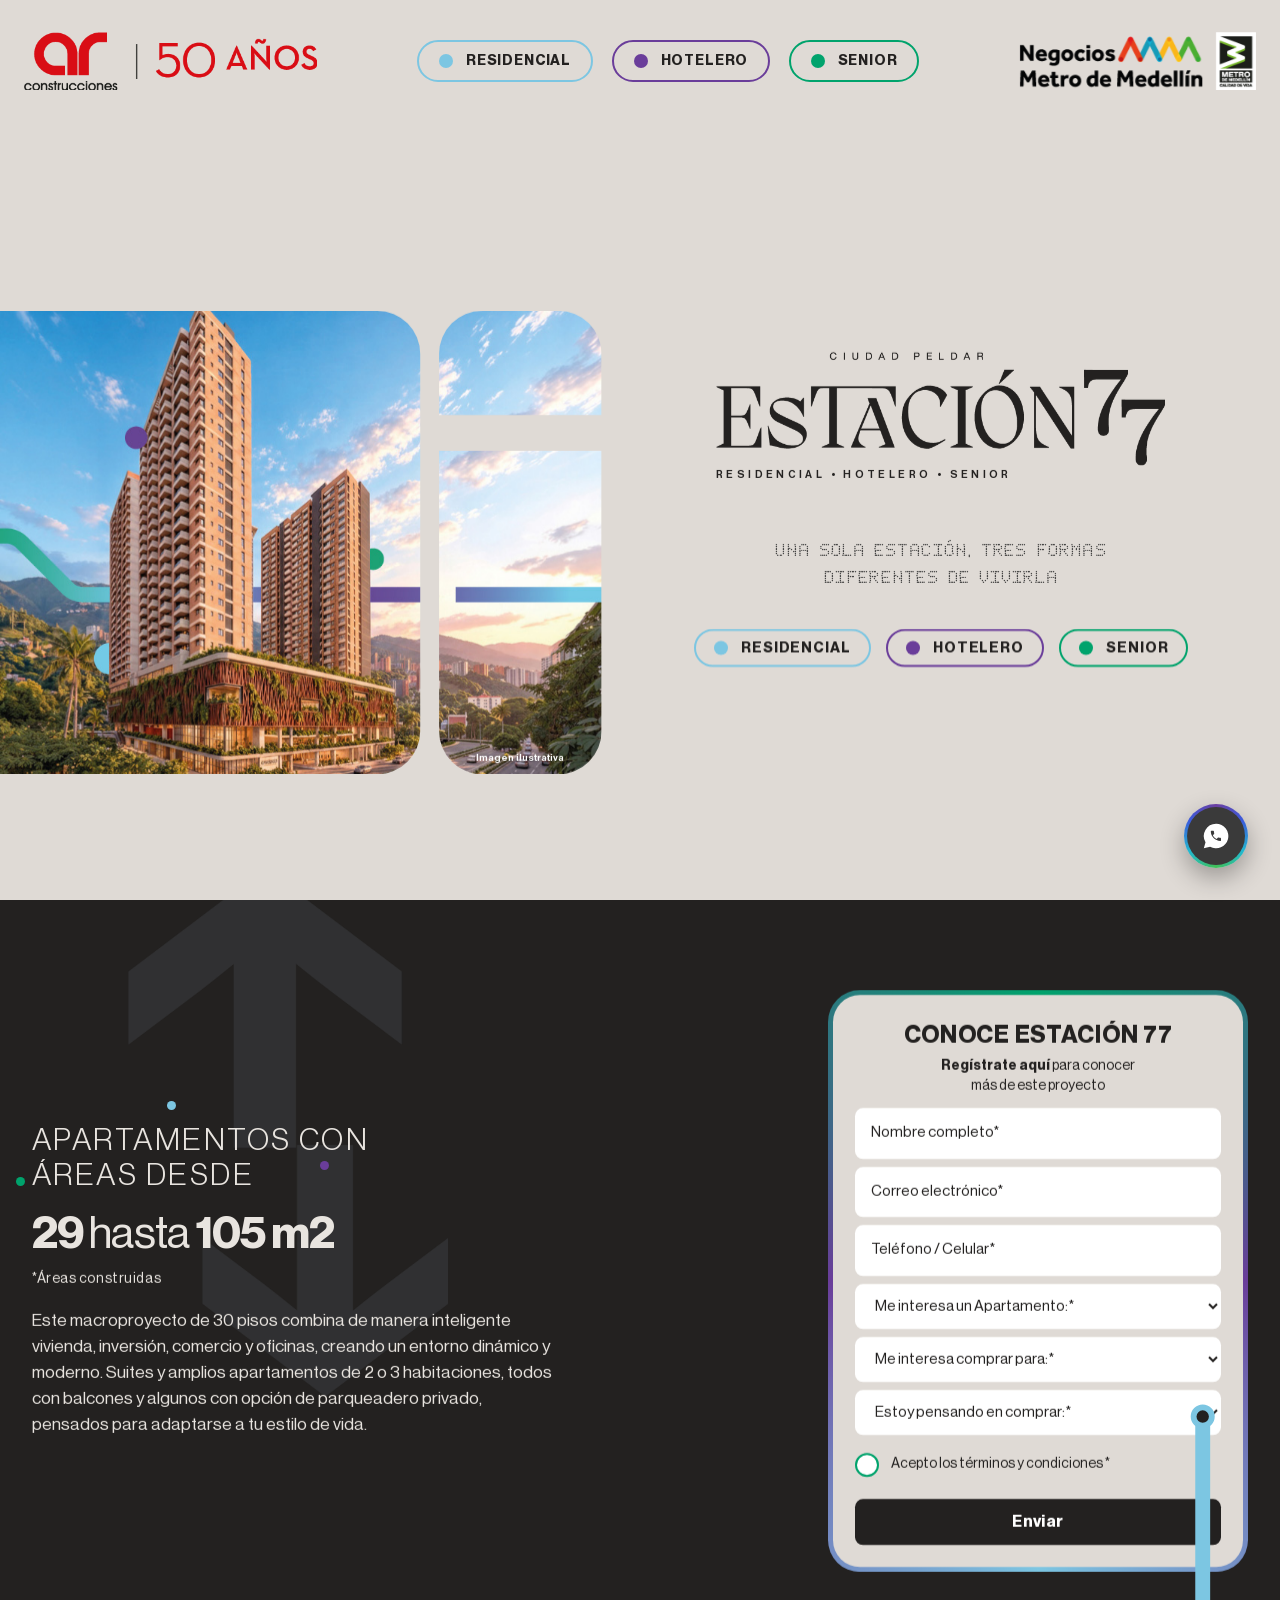
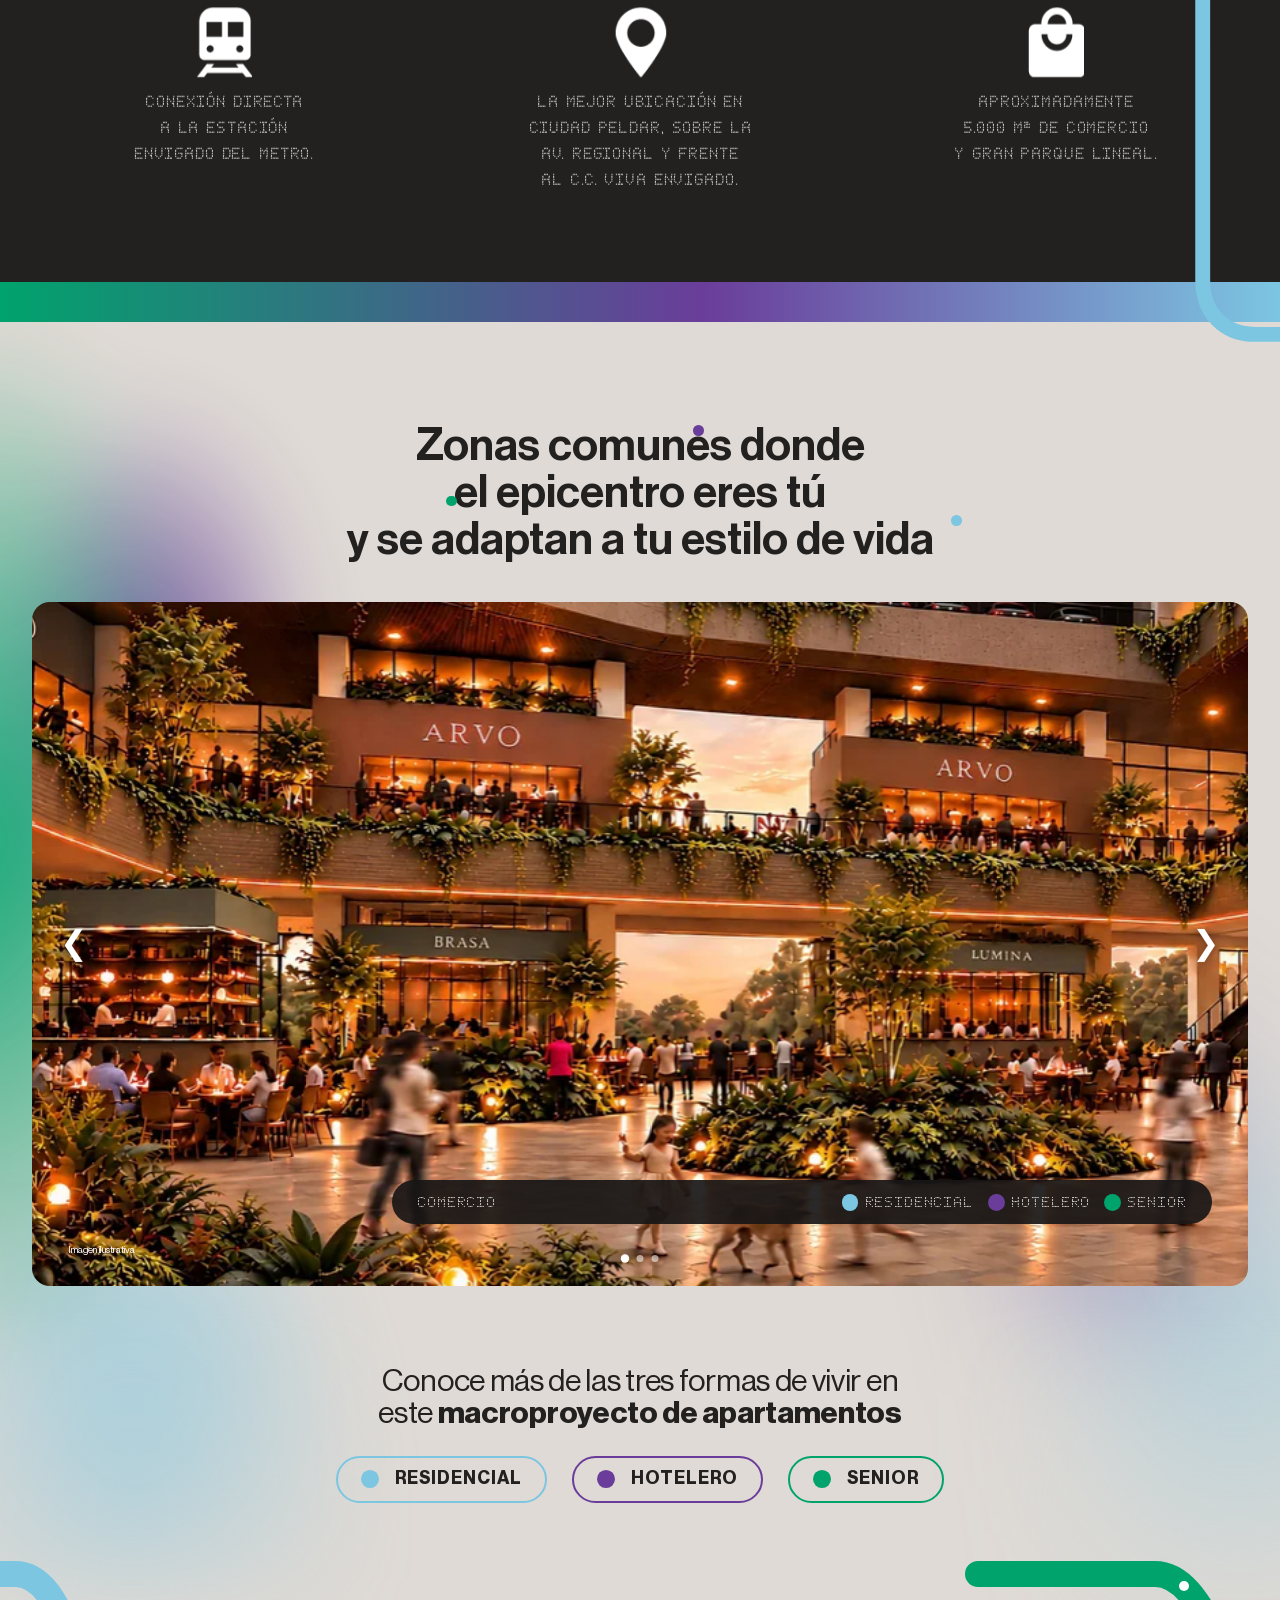
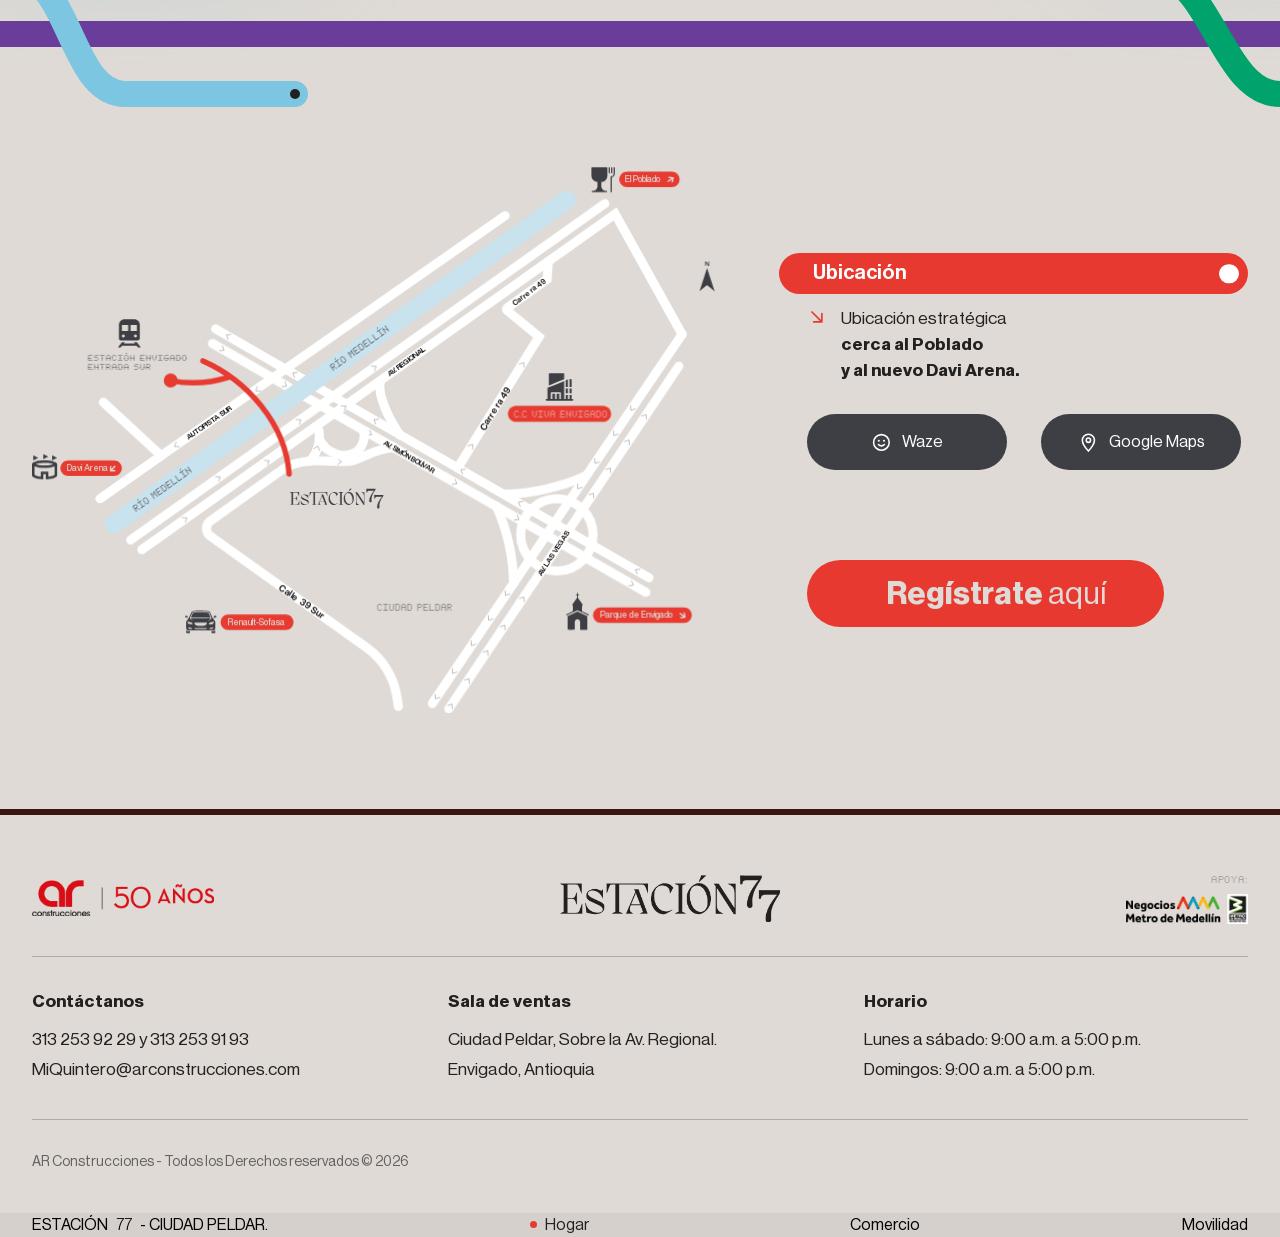
==== commit 37f532d0: "se ajusta ancla sección formulario" ====
--- a/index.html
+++ b/index.html
@@ -2280,5 +2280,6 @@
     <script src="./js/typology-slider.js?v=20260922"></script>
     <script src="./js/typology-tabs.js?v=20260922"></script>
     <script src="./js/floorplan-zoom.js?v=20260922"></script>
+    <script src="./js/smooth-anchors.js?v=20260922"></script>
   </body>
 </html>
--- a/css/main.css
+++ b/css/main.css
@@ -2211,6 +2211,11 @@
         grid-template-columns: 2fr 3fr;
         gap: clamp(24px, 3vw, 48px);
     }
+    /* Hotelero / Senior: floor plan and apartment plan share the width 50/50 */
+    .theme-hotelero .tipos .typology-detail > .grid,
+    .theme-senior .tipos .typology-detail > .grid {
+        grid-template-columns: 1fr 1fr;
+    }
 }
 .tipos .typology-detail__floorplan {
     border-radius: 0;
@@ -2230,6 +2235,12 @@
 }
 .tipos .typology-specs__value {
     color: var(--spec-value);
+}
+/* Second, smaller line under a value (e.g. "+ Balcón") */
+.typology-specs__extra {
+    display: block;
+    margin-top: 4px;
+    font-size: 0.75em;
 }
 @media (max-width: 640px) {
     .tipos__label {
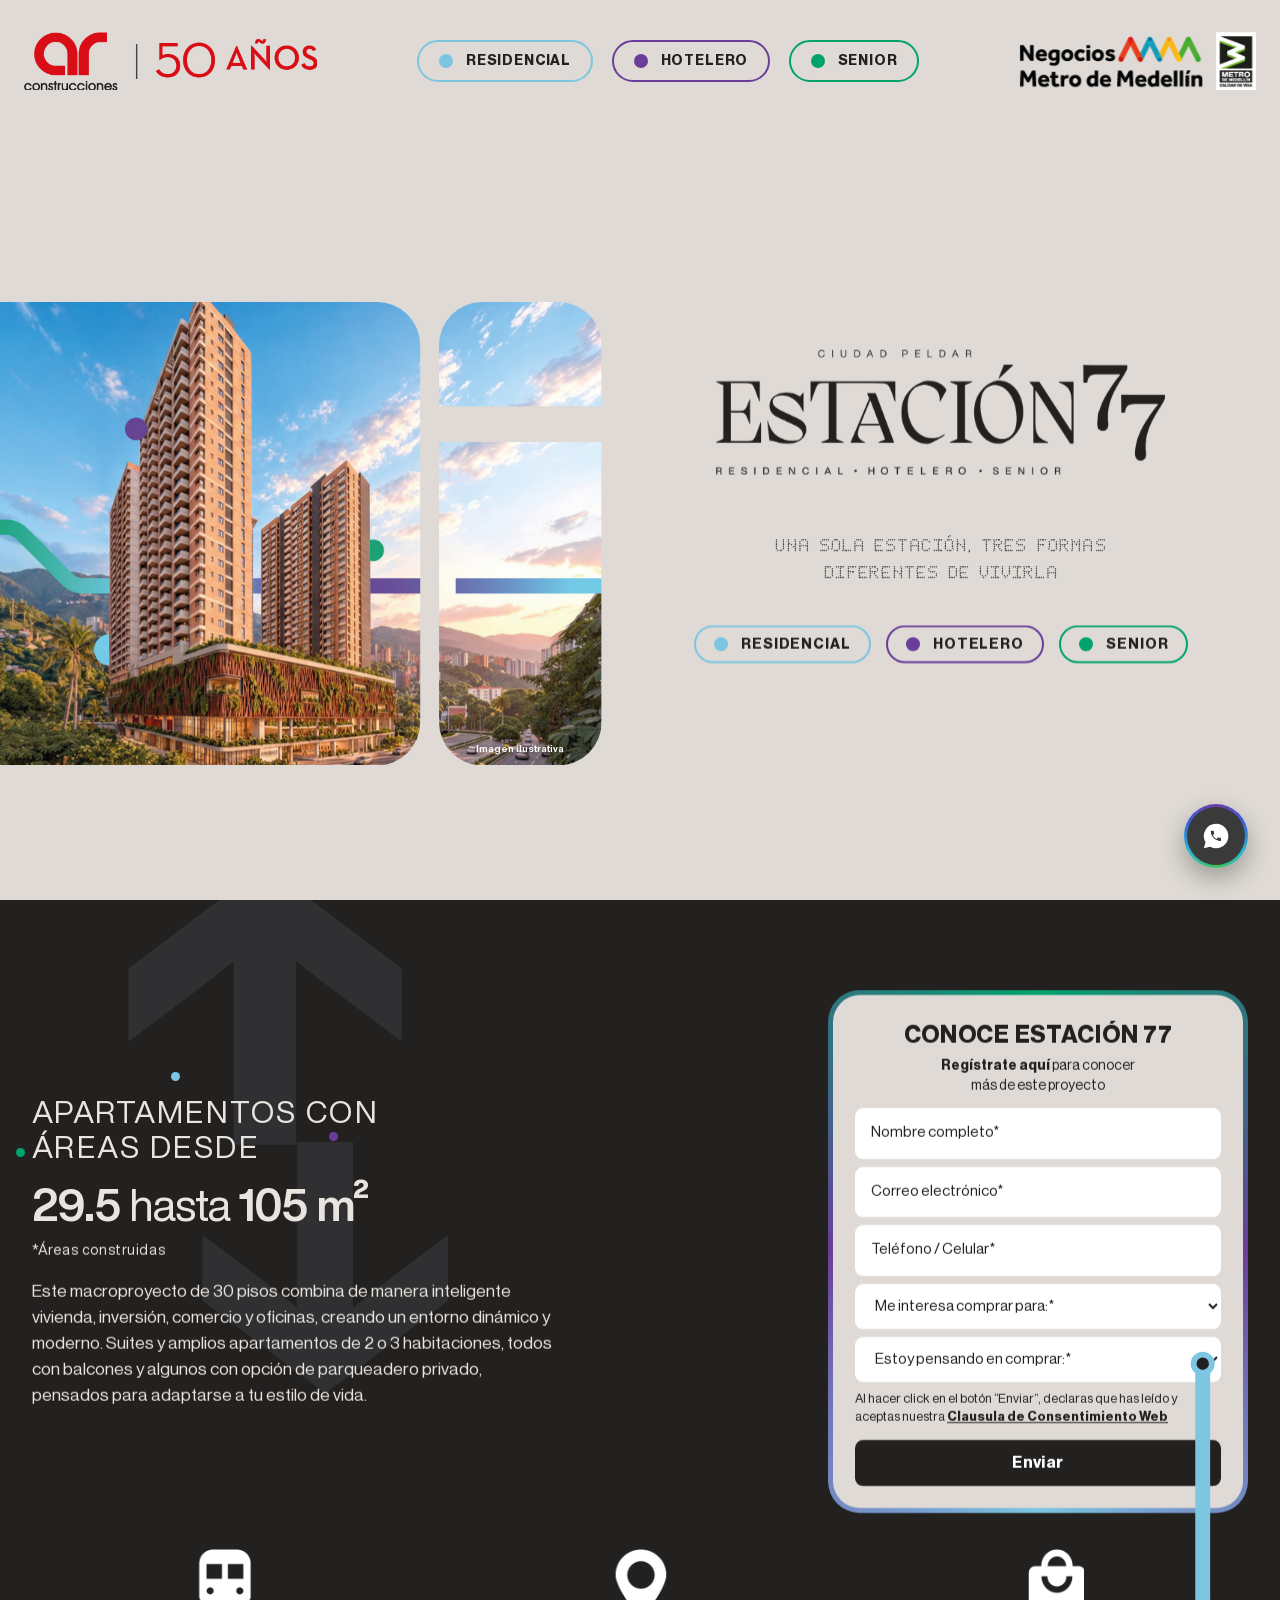
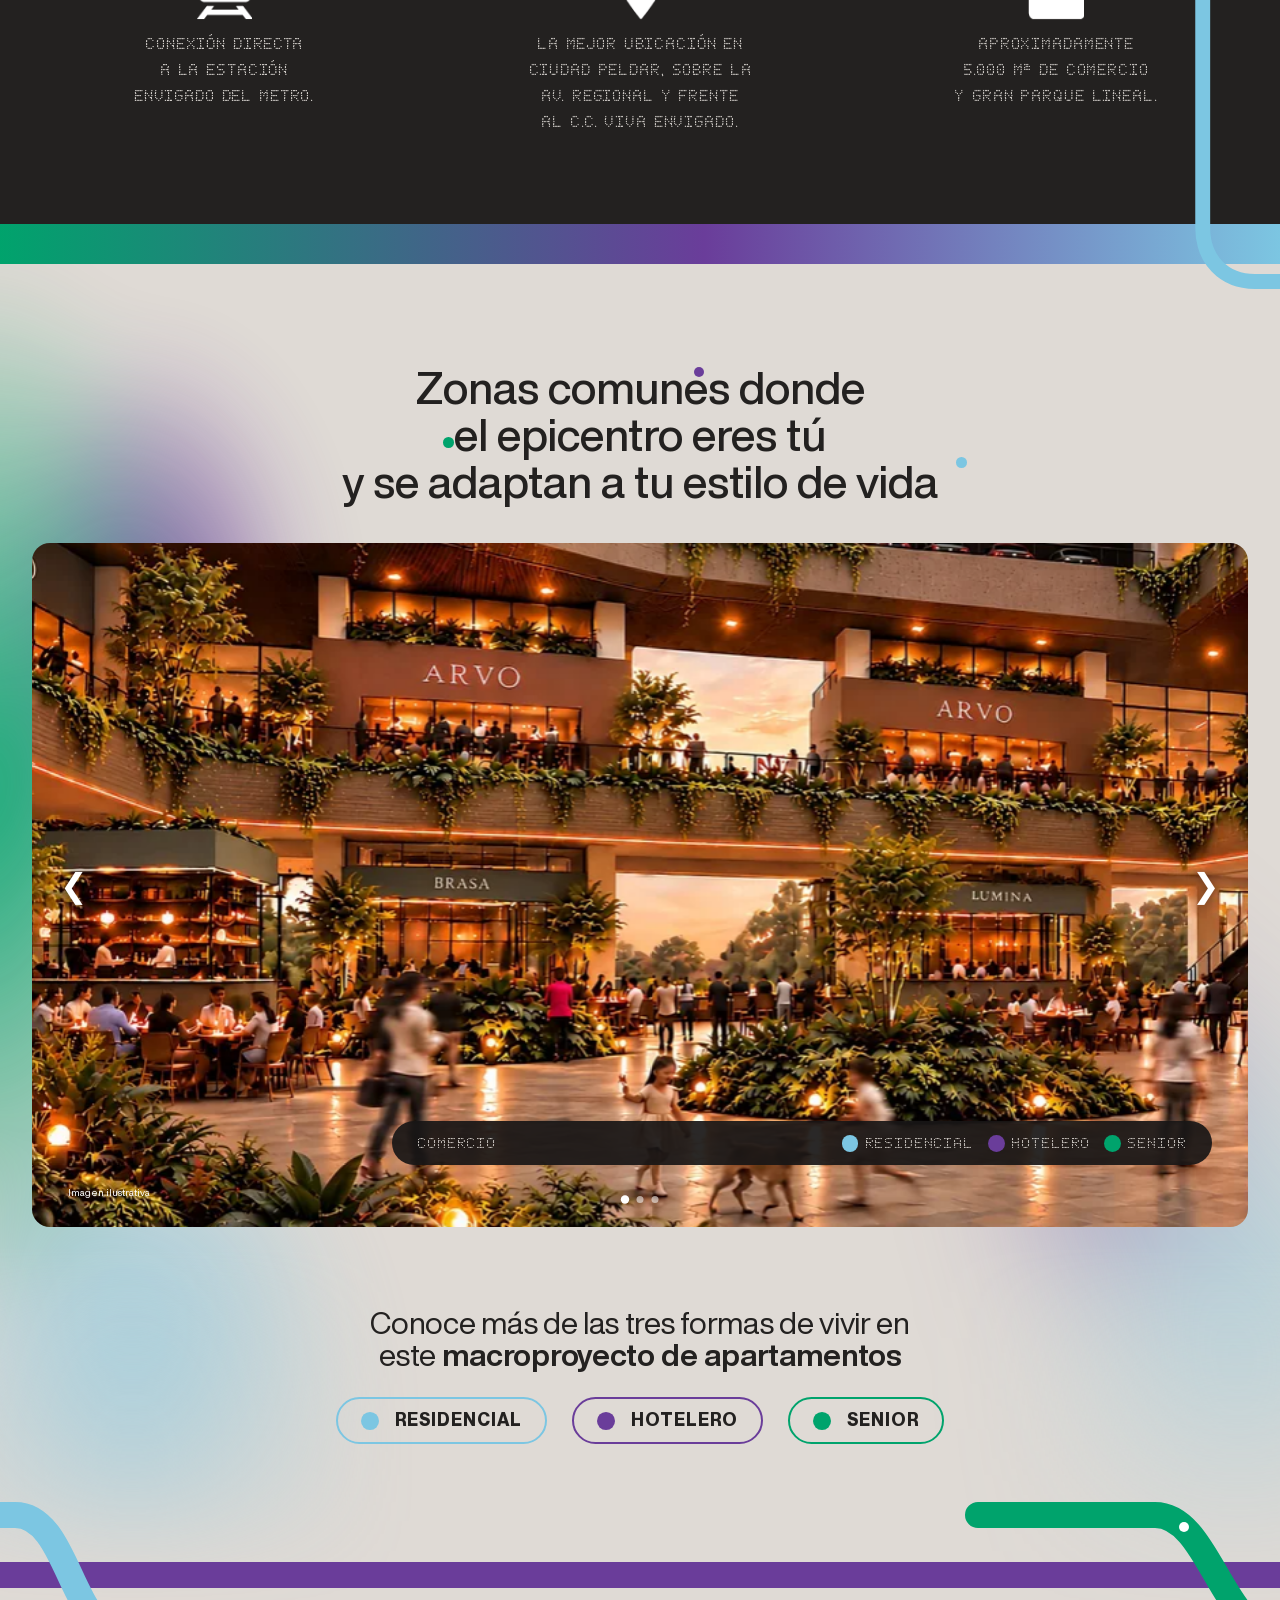
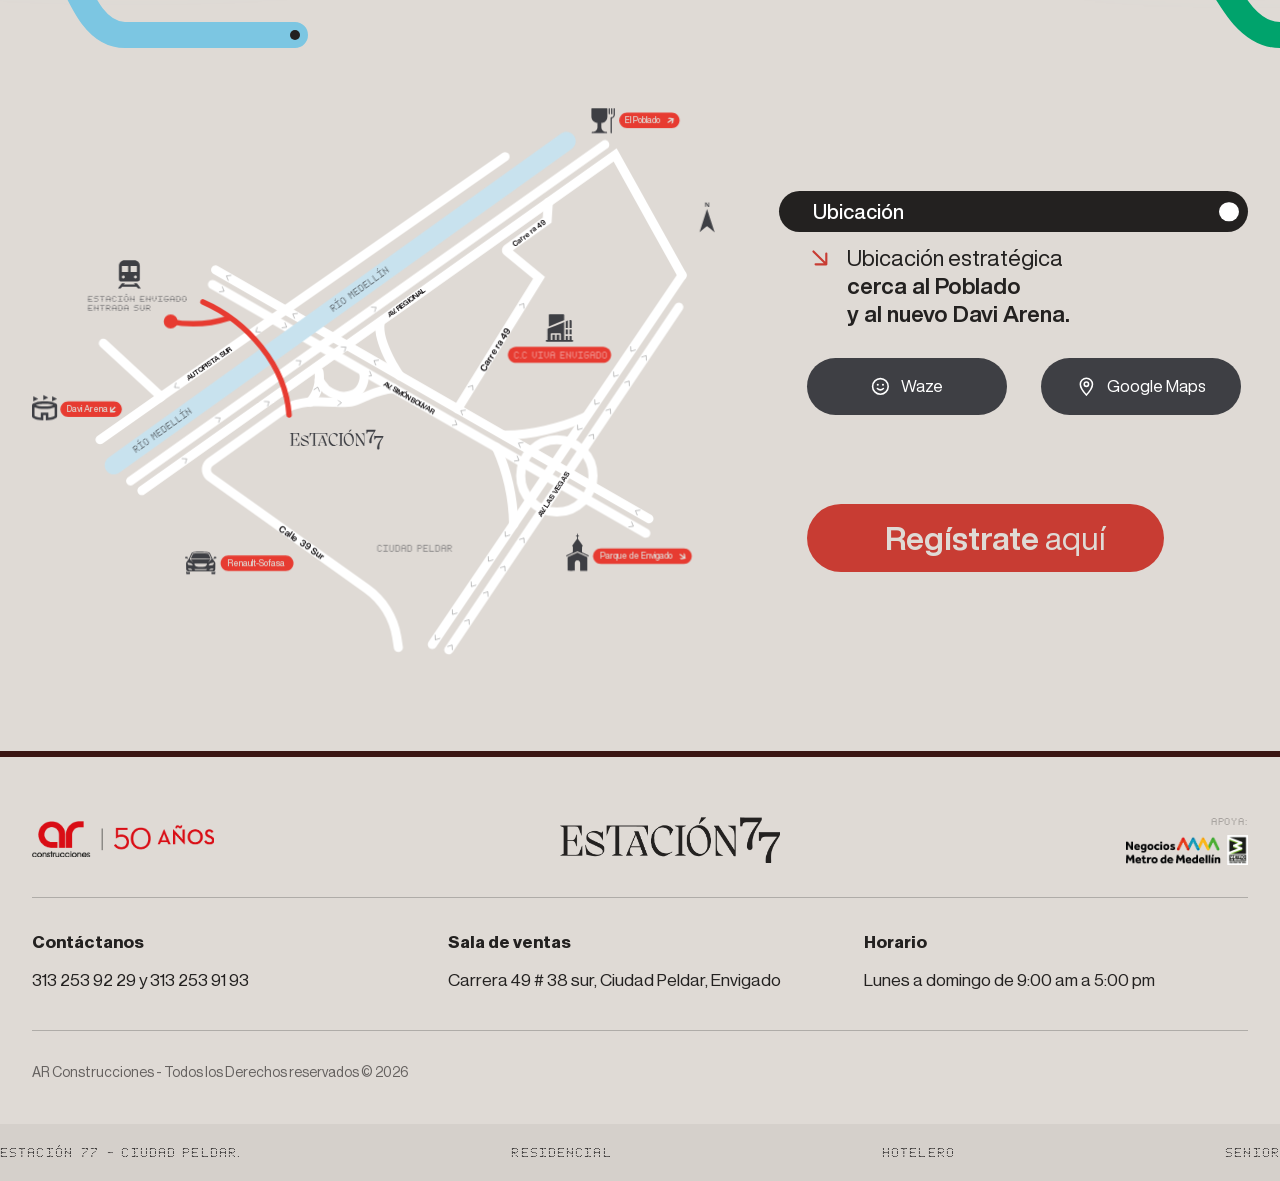
==== commit 4754a45f: "se agrega la thank you page de los proyectos" ====
--- a/index.html
+++ b/index.html
@@ -11,7 +11,7 @@
       rel="stylesheet"
     />
     <link
-      href="./css/main.css?v=20260922"
+      href="./css/main.css?v=20261126"
       rel="stylesheet"
     />
     <link
@@ -53,7 +53,7 @@
     />
     <link
       rel="canonical"
-      href="https://arconstrucciones.com"
+      href="https://estacion-77.netlify.app/"
     />
 
     <meta
@@ -70,7 +70,7 @@
     />
     <meta
       property="og:url"
-      content="https://arconstrucciones.com"
+      content="https://estacion-77.netlify.app/"
     />
     <meta
       property="og:site_name"
@@ -82,11 +82,11 @@
     />
     <meta
       property="og:image"
-      content="https://arconstrucciones.com/img/og-estacion-77.jpg"
+      content="https://estacion-77.netlify.app/img/og-estacion-77.jpg"
     />
     <meta
       property="og:image:secure_url"
-      content="https://arconstrucciones.com/img/og-estacion-77.jpg"
+      content="https://estacion-77.netlify.app/img/og-estacion-77.jpg"
     />
     <meta
       property="og:image:type"
@@ -119,7 +119,7 @@
     />
     <meta
       name="twitter:image"
-      content="https://arconstrucciones.com/img/og-estacion-77.jpg"
+      content="https://estacion-77.netlify.app/img/og-estacion-77.jpg"
     />
     <meta
       name="twitter:image:alt"
@@ -173,7 +173,48 @@
           src="./img/logo-metro-medellin.png"
           alt="Negocios Metro de Medellín"
         />
+        <button
+          class="site-header__toggle"
+          type="button"
+          aria-expanded="false"
+          aria-controls="menu-movil"
+          aria-label="Abrir menú"
+          data-menu-toggle
+        >
+          <span></span>
+          <span></span>
+          <span></span>
+        </button>
       </div>
+      <nav
+        class="site-header__mobile"
+        id="menu-movil"
+        aria-label="Proyectos"
+        data-menu
+        hidden
+      >
+          <a
+            class="mode-pill mode-pill--residencial"
+            href="residencial.html"
+          >
+            <span class="mode-pill__dot"></span>
+            Residencial
+          </a>
+          <a
+            class="mode-pill mode-pill--hotelero"
+            href="hotelero.html"
+          >
+            <span class="mode-pill__dot"></span>
+            Hotelero
+          </a>
+          <a
+            class="mode-pill mode-pill--senior"
+            href="senior.html"
+          >
+            <span class="mode-pill__dot"></span>
+            Senior
+          </a>
+        </nav>
     </header>
     <main>
       <section class="hero-banner">
@@ -226,13 +267,11 @@
             <div class="hero-banner__logo-estacion">
               <img
                 class="hero-banner__logo-img"
-                src="./img/logo-estacion-77.png"
-                alt="Estación 77 - Ciudad Peldar"
+                src="./img/logo-estacion-77-hero.png"
+                width="1200"
+                height="333"
+                alt="Estación 77 Ciudad Peldar - Residencial, Hotelero, Senior"
               />
-              <p class="hero-banner__logo-tagline">
-                Residencial <span aria-hidden="true">•</span> Hotelero
-                <span aria-hidden="true">•</span> Senior
-              </p>
             </div>
             <h2
               class="hero-banner__h2 text-center"
@@ -308,7 +347,7 @@
                   áreas desde
                 </span>
                 <span class="intro__title-highlight">
-                  <strong>29</strong> hasta <strong>105 m2</strong>
+                  <strong>29.5</strong> hasta <strong>105 m²</strong>
                 </span>
               </h3>
               <p
@@ -334,7 +373,7 @@
                 id="registro"
                 data-reveal
               >
-                <form class="intro__form">
+                <form class="intro__form" data-proyecto="Residencial">
                   <h3 class="intro__form-title">CONOCE ESTACIÓN 77</h3>
                   <fieldset class="intro__fieldset">
                     <legend class="intro__form-legend">
@@ -374,44 +413,12 @@
                       required
                       autocomplete="tel"
                       inputmode="tel"
-                      pattern="[0-9 +()-]{7,}"
-                      title="Escribe un número de teléfono válido"
+                      pattern="[0-9]{10}"
+                      maxlength="10"
+                      title="Escribe un número de 10 dígitos, solo números"
                       placeholder="Teléfono / Celular*"
                       aria-label="Teléfono o celular"
                     />
-
-                    <select
-                      class="intro__field"
-                      id="apartamento"
-                      name="apartamento"
-                      aria-label="Me interesa un apartamento"
-                      required
-                    >
-                      <option
-                        value=""
-                        disabled
-                        selected
-                      >
-                        Me interesa un Apartamento:*
-                      </option>
-                      <optgroup label="RESIDENCIAL DE 69.5 m² A 105 m²">
-                        <option value="Residencial de 69.5 m2">Residencial de 69.5 m²</option>
-                        <option value="Residencial de 72.5 m2">Residencial de 72.5 m²</option>
-                        <option value="Residencial de 91 m2">Residencial de 91 m²</option>
-                        <option value="Residencial de 105 m2">Residencial de 105 m²</option>
-                      </optgroup>
-                      <optgroup label="HOTELERO DE 29.5 m² A 60.5 m²">
-                        <option value="Hotelero de 29.5 m2 + Balcon">Hotelero de 29.5 m² + Balcón</option>
-                        <option value="Hotelero de 42.5 m2 + Balcon">Hotelero de 42.5 m² + Balcón</option>
-                        <option value="Hotelero de 60.5 m2 + Balcon">Hotelero de 60.5 m² + Balcón</option>
-                      </optgroup>
-                      <optgroup label="SENIOR DE 43 m² A 98 m²">
-                        <option value="Senior de 43 m2">Senior de 43 m²</option>
-                        <option value="Senior de 68 m2">Senior de 68 m²</option>
-                        <option value="Senior de 96 m2">Senior de 96 m²</option>
-                        <option value="Senior de 98 m2">Senior de 98 m²</option>
-                      </optgroup>
-                    </select>
                     <select
                       class="intro__field"
                       id="proposito"
@@ -449,23 +456,15 @@
                       <option value="En mas de 6 meses">En más de 6 meses</option>
                     </select>
 
-                    <label class="intro__checkbox">
-                      <input
-                        type="checkbox"
-                        id="subscribe"
-                        name="tyc"
-                        required
-                      />
-                      <span>
-                        Acepto los
-                        <a
-                          class="intro__terms-link"
-                          href="#"
-                        >
-                          términos y condiciones
-                        </a>*
-                      </span>
-                    </label>
+                    <p class="intro__consent">
+                      Al hacer click en el botón “Enviar”, declaras que has
+                      leído y aceptas nuestra
+                      <a
+                        href="https://storeproyectoar.blob.core.windows.net/ar-multimedia-resources-container/CLAUSULA-DE-CONSENTIMIENTO.pdf"
+                        target="_blank"
+                        rel="noopener"
+                      >Clausula de Consentimiento Web</a>
+                    </p>
 
                     <button
                       class="intro__submit"
@@ -2092,7 +2091,7 @@
               <div class="ubicacion__links">
                 <a
                   class="ubicacion__link"
-                  href="https://waze.com/ul?q=Estaci%C3%B3n%2077%20Ciudad%20Peldar%20Envigado&navigate=yes"
+                  href="https://ul.waze.com/ul?place=ChIJBXj1fciDRo4Rqu2W7JPg4T8&amp;ll=6.17395760%2C-75.59655430&amp;navigate=yes&amp;utm_campaign=live_map&amp;utm_source=waze_website&amp;utm_medium=lm_share_location"
                   target="_blank"
                   rel="noopener noreferrer"
                 >
@@ -2203,21 +2202,14 @@
           <div>
             <h4 class="site-footer__heading">Contáctanos</h4>
             <p class="site-footer__text">313 253 92 29 y 313 253 91 93</p>
-            <p class="site-footer__text">MiQuintero@arconstrucciones.com</p>
           </div>
           <div>
             <h4 class="site-footer__heading">Sala de ventas</h4>
-            <p class="site-footer__text">
-              Ciudad Peldar, Sobre la Av. Regional.
-            </p>
-            <p class="site-footer__text">Envigado, Antioquia</p>
+            <p class="site-footer__text">Carrera 49 # 38 sur, Ciudad Peldar, Envigado</p>
           </div>
           <div>
             <h4 class="site-footer__heading">Horario</h4>
-            <p class="site-footer__text">
-              Lunes a sábado: 9:00 a.m. a 5:00 p.m.
-            </p>
-            <p class="site-footer__text">Domingos: 9:00 a.m. a 5:00 p.m.</p>
+            <p class="site-footer__text">Lunes a domingo de 9:00 am a 5:00 pm</p>
           </div>
         </div>
 
@@ -2229,24 +2221,21 @@
       </div>
 
       <div class="site-footer__tags">
-        <div class="container mx-auto flex justify-between px-6 md:px-8">
+        <div class="site-footer__tags-inner container mx-auto px-6 md:px-8">
           <span class="site-footer__tag">
             ESTACIÓN
             <em>77</em>
             - CIUDAD PELDAR.
           </span>
-          <span class="site-footer__tag site-footer__tag--active">
-            <span class="site-footer__tag-dot"></span>
-            Hogar
-          </span>
-          <span class="site-footer__tag">Comercio</span>
-          <span class="site-footer__tag">Movilidad</span>
+          <span class="site-footer__tag">Residencial</span>
+          <span class="site-footer__tag">Hotelero</span>
+          <span class="site-footer__tag">Senior</span>
         </div>
       </div>
     </footer>
     <a
       class="whatsapp-float"
-      href="https://wa.me/573132539229?text=Hola%2C%20quiero%20m%C3%A1s%20informaci%C3%B3n%20sobre%20Estaci%C3%B3n%2077"
+      href="https://wa.me/573132539229?text=Hola%2C%20estoy%20viendo%20la%20*Landing%20Page*%20de%20Estaci%C3%B3n%2077%20y%20me%20gustar%C3%ADa%20hablar%20con%20un%20asesor."
       target="_blank"
       rel="noopener"
       aria-label="Contáctanos por WhatsApp"
@@ -2270,6 +2259,8 @@
       </span>
     </a>
 
+    <script src="./js/mobile-menu.js?v=20261126"></script>
+
     <script src="./js/hero-window.js?v=20260922"></script>
     <script src="./js/hero-parallax.js?v=20260922"></script>
     <script src="./js/hero-split-flap.js?v=20260922"></script>
@@ -2281,5 +2272,6 @@
     <script src="./js/typology-tabs.js?v=20260922"></script>
     <script src="./js/floorplan-zoom.js?v=20260922"></script>
     <script src="./js/smooth-anchors.js?v=20260922"></script>
+    <script src="./js/lead-form.js?v=20261125"></script>
   </body>
 </html>
--- a/css/main.css
+++ b/css/main.css
@@ -55,13 +55,39 @@
     font-style: normal;
     font-display: swap;
 }
+/* Helvetica Now Display: titles and body texts, as in the design PDF
+   (no Light file: weight 300 falls back to Regular, like the design). */
+@font-face {
+    font-family: "Helvetica Now Display";
+    src: url("../fonts/HelveticaNowDisplay-Regular.ttf") format("truetype");
+    font-weight: 400;
+    font-style: normal;
+    font-display: swap;
+}
+@font-face {
+    font-family: "Helvetica Now Display";
+    src: url("../fonts/HelveticaNowDisplay-Medium.ttf") format("truetype");
+    font-weight: 500;
+    font-style: normal;
+    font-display: swap;
+}
+@font-face {
+    font-family: "Helvetica Now Display";
+    src: url("../fonts/HelveticaNowDisplay-Bold.ttf") format("truetype");
+    font-weight: 600 900;
+    font-style: normal;
+    font-display: swap;
+}
 :root {
     --bg-primary: #dfdad5;
     --bg-secondary: #bee3ee;
     --font-led: "Fanfare Ticker", monospace;
+    /* Neue Haas: menu pills, form, tabs, spec labels and footer (as in the PDF) */
     --font-principal: "Neue Haas Display", Arial, sans-serif;
-    --red-color: #e7392f;
-    --darkred-color: #dd180d;
+    --font-display: "Helvetica Now Display", "Neue Haas Display", Arial, sans-serif;
+    /* Red from the design PDF (a bit darker than before) */
+    --red-color: #c83c33;
+    --darkred-color: #a8302a;
     --black-color: #232120;
     --light-blue-color: #bee3ee;
     /* Metro line colors (Residencial / Hotelero / Senior) */
@@ -108,11 +134,18 @@
 .theme-senior {
     --accent: var(--metro-green);
     --accent-soft: var(--metro-green);
-    --accent-ink: #00855a; /* slightly deeper green so text stays readable */
+    --accent-ink: #004439; /* text green from the design PDF */
     --hero-fade-mid: #d3e1da;
     --hero-fade: #3fb487;
     --track: #0f3a32;
-    --spec-value: #4f9c80;
+    --spec-value: #00a174; /* spec figures green from the design PDF */
+}
+/* Texts that keep Neue Haas Display in the design */
+.intro__form,
+.intro__description,
+.site-footer,
+.typology-specs__label {
+    font-family: var(--font-principal);
 }
 /* Living-mode pages: the gallery title dots take the page color */
 .theme-residencial .typology__title-dot,
@@ -126,7 +159,7 @@
 }
 body {
     background: var(--bg-primary);
-    font-family: var(--font-principal);
+    font-family: var(--font-display);
     font-weight: 400;
     padding: 0;
     margin: 0;
@@ -168,6 +201,94 @@
 @media (min-width: 1200px) {
     .site-header__nav {
         display: flex;
+    }
+}
+/* ===== Hamburger menu (below 1200px, js/mobile-menu.js) ===== */
+.site-header__toggle {
+    flex: none;
+    display: inline-flex;
+    flex-direction: column;
+    justify-content: center;
+    align-items: center;
+    gap: 5px;
+    width: 44px;
+    height: 44px;
+    margin: -6px -6px -6px 0;
+    padding: 0;
+    border: none;
+    border-radius: 8px;
+    background: none;
+    cursor: pointer;
+    animation: header-logo-right 0.8s cubic-bezier(0.22, 1, 0.36, 1) 0.2s both;
+}
+.site-header__toggle span {
+    display: block;
+    width: 26px;
+    height: 2.5px;
+    border-radius: 2px;
+    background: var(--black-color);
+    transition: transform 0.3s ease, opacity 0.2s ease;
+}
+.site-header__toggle[aria-expanded="true"] span:nth-child(1) {
+    transform: translateY(7.5px) rotate(45deg);
+}
+.site-header__toggle[aria-expanded="true"] span:nth-child(2) {
+    opacity: 0;
+}
+.site-header__toggle[aria-expanded="true"] span:nth-child(3) {
+    transform: translateY(-7.5px) rotate(-45deg);
+}
+.site-header__toggle:focus-visible {
+    outline: 2px solid var(--black-color);
+    outline-offset: 2px;
+}
+/* Metro logo moves next to the toggle (the pills nav is hidden here) */
+.site-header__logo--metro {
+    margin-left: auto;
+}
+.site-header__mobile {
+    display: flex;
+    flex-direction: column;
+    align-items: stretch;
+    gap: 12px;
+    padding: 20px 24px 28px;
+    background: var(--bg-primary);
+    border-bottom: 1px solid var(--black-color);
+    box-shadow: 0 18px 30px -18px rgba(35, 33, 32, 0.35);
+    animation: mobile-menu-in 0.3s cubic-bezier(0.22, 1, 0.36, 1);
+}
+.site-header__mobile[hidden] {
+    display: none;
+}
+.site-header__mobile .mode-pill {
+    justify-content: center;
+    font-size: 16px;
+    padding: 0.9em 1.4em;
+}
+@keyframes mobile-menu-in {
+    from {
+        opacity: 0;
+        transform: translateY(-10px);
+    }
+    to {
+        opacity: 1;
+        transform: none;
+    }
+}
+@media (min-width: 1200px) {
+    .site-header__toggle,
+    .site-header__mobile {
+        display: none !important;
+    }
+    .site-header__logo--metro {
+        margin-left: 0;
+    }
+}
+@media (prefers-reduced-motion: reduce) {
+    .site-header__mobile,
+    .site-header__toggle span {
+        animation: none;
+        transition: none;
     }
 }
 @keyframes header-nav-in {
@@ -319,25 +440,11 @@
         width: min(90%, 520px);
     }
 }
+/* Logo + "Residencial · Hotelero · Senior" are one image (from the design PDF) */
 .hero-banner__logo-img {
     display: block;
     width: 100%;
     height: auto;
-    clip-path: polygon(0 0, 100% 0, 100% 100%, 86% 100%, 86% 88%, 0 88%);
-}
-.hero-banner__logo-tagline {
-    position: absolute;
-    left: 0;
-    bottom: 0;
-    margin: 0;
-    font-family: var(--font-principal);
-    font-weight: 500;
-    font-size: 2.35cqw;
-    line-height: 1;
-    letter-spacing: 0.32em;
-    text-transform: uppercase;
-    white-space: nowrap;
-    color: var(--black-color);
 }
 .hero-banner__h2 {
     margin: clamp(40px, 5vw, 64px) 0 clamp(32px, 3.5vw, 48px);
@@ -651,6 +758,14 @@
     letter-spacing: 0.01em;
     text-transform: uppercase;
 }
+/* Hotelero: "+ Balcón" under the figures */
+.res-hero__stats-plus {
+    margin: 0.2em 0 0;
+    font-size: clamp(23px, 2.55vw, 44px);
+    line-height: 1;
+    letter-spacing: 0.01em;
+    text-transform: uppercase;
+}
 .res-hero__stats-note {
     margin: 0.9em 0 0;
     font-size: clamp(15px, 1.3vw, 22px);
@@ -818,6 +933,14 @@
     letter-spacing: 0.04em;
 }
 
+.intro__description + .intro__description {
+    margin-top: 1em;
+}
+/* Hotelero: "+ Balcón" after the intro figures */
+.intro__title-plus {
+    font-size: 0.6em;
+    white-space: nowrap;
+}
 .intro__description {
     max-width: 520px;
     overflow-wrap: break-word;
@@ -981,6 +1104,155 @@
 }
 .intro__submit:hover {
     opacity: 0.85;
+}
+.intro__submit:disabled {
+    opacity: 0.6;
+    cursor: wait;
+}
+/* Consent note (replaces the terms checkbox) */
+.intro__consent {
+    margin: 8px 0 14px;
+    font-size: 13px;
+    line-height: 1.4;
+    text-align: left;
+    color: var(--black-color);
+}
+.intro__consent a {
+    color: inherit;
+    font-weight: 700;
+    text-decoration: underline;
+}
+/* Error / sending message under the button (js/lead-form.js) */
+.intro__form-status {
+    margin: 10px 0 0;
+    color: var(--darkred-color);
+    font-size: var(--fs-small);
+    line-height: 1.4;
+}
+
+/* ===== Thank-you pages (gracias-*.html) =====
+   Same hero language as the landing: beige fading into the mode color,
+   mode title with its dot, the 3D window image and an animated metro band. */
+.thanks {
+    position: relative;
+    overflow: hidden;
+    min-height: 100dvh;
+    display: flex;
+    align-items: center;
+    padding: 160px 0 clamp(56px, 6vw, 110px);
+    background: linear-gradient(
+        to bottom,
+        var(--bg-primary) 0%,
+        var(--bg-primary) 50%,
+        var(--hero-fade-mid) 70%,
+        var(--hero-fade) 100%
+    );
+}
+@media (max-width: 640px) {
+    .thanks {
+        padding-top: 96px;
+    }
+}
+.thanks__inner {
+    display: grid;
+    grid-template-columns: minmax(0, 1fr);
+    row-gap: 32px;
+    align-items: center;
+}
+@media (min-width: 1024px) {
+    .thanks__inner {
+        grid-template-columns: minmax(0, 48fr) minmax(0, 52fr);
+        column-gap: clamp(40px, 6vw, 110px);
+    }
+}
+.thanks__content {
+    animation: res-hero-in 0.6s cubic-bezier(0.22, 1, 0.36, 1) 0.05s both;
+}
+.thanks .res-hero__title {
+    animation: none;
+}
+.thanks__claim {
+    margin: clamp(24px, 3vw, 40px) 0 0;
+    font-size: clamp(34px, 4vw, 64px);
+    font-weight: 300;
+    line-height: 1.1;
+    color: var(--accent-ink);
+}
+.thanks__claim strong {
+    display: block;
+    font-weight: 700;
+}
+.thanks__text {
+    max-width: 30em;
+    margin: 20px 0 0;
+    color: var(--black-color);
+    font-size: var(--fs-body);
+    line-height: var(--lh-body);
+}
+.thanks__actions {
+    display: flex;
+    flex-wrap: wrap;
+    gap: 12px;
+    margin-top: 32px;
+}
+.thanks__btn {
+    display: inline-flex;
+    align-items: center;
+    gap: 10px;
+    min-height: 48px;
+    padding: 0 26px;
+    border: 2px solid var(--black-color);
+    border-radius: 999px;
+    color: var(--black-color);
+    font-size: 16px;
+    font-weight: 600;
+    letter-spacing: 0.03em;
+    text-decoration: none;
+    transition: background-color 0.25s ease, color 0.25s ease;
+}
+.thanks__btn:hover,
+.thanks__btn:focus-visible {
+    background: var(--black-color);
+    color: #fff;
+}
+.thanks__btn--primary {
+    background: var(--black-color);
+    color: #fff;
+}
+.thanks__btn--primary:hover,
+.thanks__btn--primary:focus-visible {
+    background: transparent;
+    color: var(--black-color);
+}
+.thanks__band {
+    height: 10px;
+    margin-top: 40px;
+    max-width: 360px;
+    border-radius: 999px;
+    background: linear-gradient(
+        90deg,
+        var(--metro-green),
+        var(--metro-purple),
+        var(--metro-blue),
+        var(--metro-purple),
+        var(--metro-green)
+    );
+    background-size: 200% 100%;
+    animation: thanks-band 4s linear infinite;
+}
+@keyframes thanks-band {
+    to {
+        background-position: -200% 0;
+    }
+}
+.thanks .res-hero__media {
+    grid-area: auto;
+}
+@media (prefers-reduced-motion: reduce) {
+    .thanks__content,
+    .thanks__band {
+        animation: none;
+    }
 }
 
 .intro__features {
@@ -2235,6 +2507,11 @@
 }
 .tipos .typology-specs__value {
     color: var(--spec-value);
+    font-size: clamp(22px, 2vw, 30px);
+}
+/* Residencial: bigger tab names (TIPO 1 Y 1A, TIPO 2, TIPO 3) */
+.theme-residencial .tipos__label {
+    font-size: clamp(12px, 1.15vw, 17px);
 }
 /* Second, smaller line under a value (e.g. "+ Balcón") */
 .typology-specs__extra {
@@ -2271,7 +2548,7 @@
     align-items: center;
     width: 100%;
     box-sizing: border-box;
-    background: var(--red-color);
+    background: var(--black-color); /* gray bar from the design PDF (was red) */
     color: #fff;
     font-weight: 500;
     font-size: clamp(17px, 1.6vw, 22px);
@@ -2295,9 +2572,9 @@
     gap: 14px;
     margin: 12px 0 0 6%;
     color: var(--black-color);
-    font-size: var(--fs-body);
+    font-size: clamp(20px, 1.75vw, 30px);
     font-weight: 400;
-    line-height: var(--lh-body);
+    line-height: 1.25;
 }
 .ubicacion__arrow {
     flex: none;
@@ -2322,7 +2599,7 @@
     gap: 10px;
     background: #3e3f44;
     color: #fff;
-    font-family: var(--font-principal);
+    font-family: var(--font-display);
     font-weight: 400;
     font-size: clamp(14px, 1.3vw, 17px);
     padding: 0.95em 0.5em;
@@ -2441,10 +2718,10 @@
     gap: 12px;
     padding: 18px 0;
     font-family: var(--font-led);
-    font-size: 13px;
+    font-size: 14px;
     letter-spacing: 0.08em;
     text-transform: uppercase;
-    color: rgba(35, 33, 32, 0.55);
+    color: #131112;
 }
 .site-footer__tag {
     display: inline-flex;
